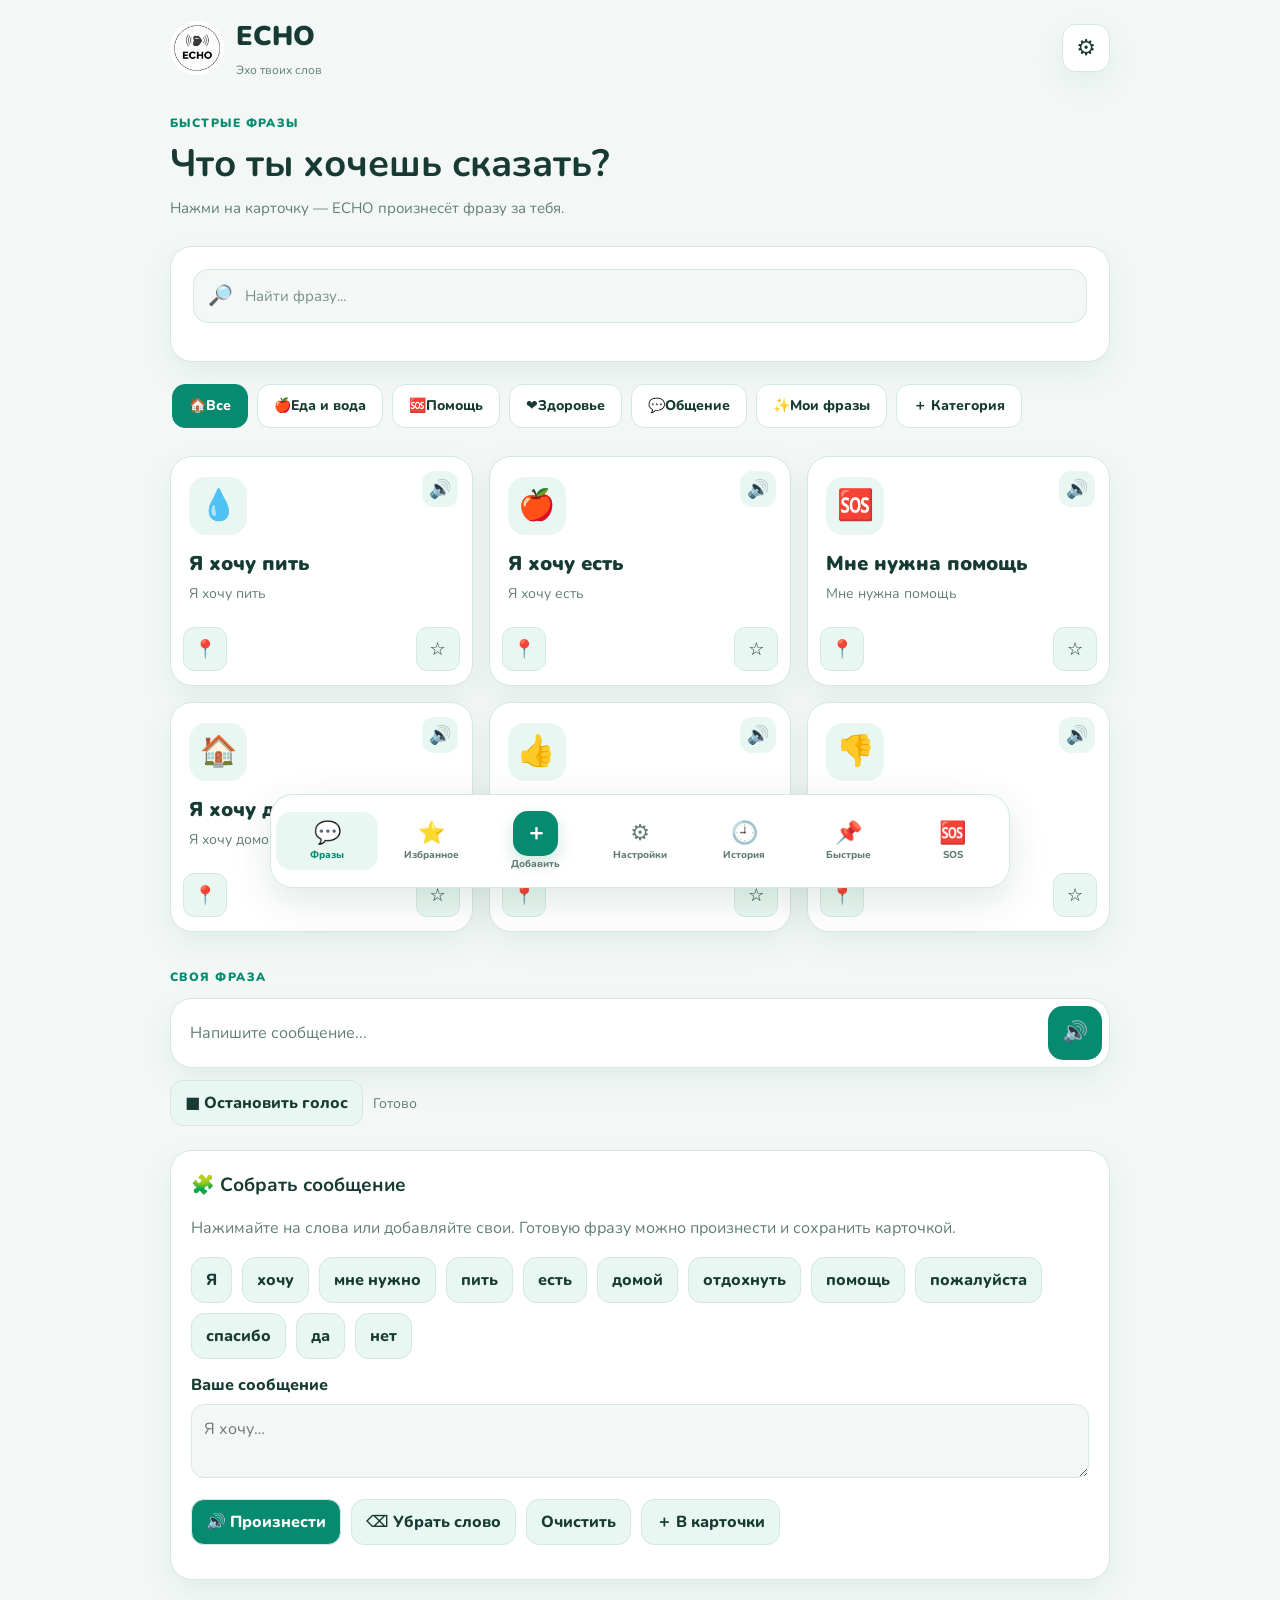
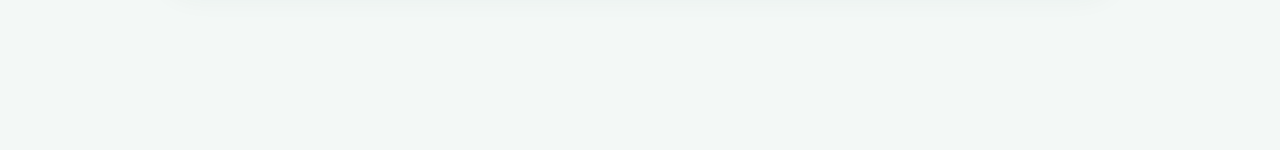
==== index.html @ f0630de0 "Refine ECHO phone layout and improve settings readability" ====
<!DOCTYPE html>
<html lang="ru">
 <head>
  <meta charset="utf-8"/>
  <meta content="width=device-width,initial-scale=1,viewport-fit=cover" name="viewport"/>
  <meta content="#f4f8f7" name="theme-color"/>
  <meta content="ECHO — приложение альтернативной коммуникации. Твой голос рядом." name="description"/>
  <title>
   ECHO — твой голос
  </title>
  <link href="style.css" rel="stylesheet"/>
  <link href="features.css" rel="stylesheet"/>
  <link href="manifest.json" rel="manifest"/>
  <meta property="og:title" content="ECHO — эхо твоих слов"/>
  <meta property="og:description" content="Простой локальный коммуникатор с персональным голосом."/>
  <meta property="og:image" content="cover.png"/>
  <meta name="twitter:card" content="summary_large_image"/>
  <link href="icon-192.png?v=6" rel="icon"/>
  <link href="icon-512.png?v=6" rel="apple-touch-icon"/>
 </head>
 <body>
  <div class="app">
   <header class="header">
    <div class="logo">
     <img class="logo-icon echo-brand-icon" src="icon-192.png?v=6" width="54" height="54" alt=""/>
     <div>
      <h1>
       ECHO
      </h1>
      <p>
       Эхо твоих слов
      </p>
     </div>
    </div>
    <button aria-label="Настройки" class="settings-btn" type="button">
     ⚙
    </button>
   </header>
   <main>
    <section class="welcome">
     <p class="small-title">
      БЫСТРЫЕ ФРАЗЫ
     </p>
     <h2>
      Что ты хочешь сказать?
     </h2>
     <p class="description">
      Нажми на карточку — ECHO произнесёт фразу за тебя.
     </p>
    </section>
    <section class="phrase-grid">
     <button class="phrase-card" data-category="food" data-text="Я хочу пить" onclick="speakPhrase(this)" type="button">
      <span class="phrase-icon">
       💧
      </span>
      <span class="phrase-name">
       Вода
      </span>
      <span class="phrase-text">
       Я хочу пить
      </span>
      <span class="sound-icon">
       🔊
      </span>
     </button>
     <button class="phrase-card" data-category="food" data-text="Я хочу есть" onclick="speakPhrase(this)" type="button">
      <span class="phrase-icon">
       🍎
      </span>
      <span class="phrase-name">
       Еда
      </span>
      <span class="phrase-text">
       Я хочу есть
      </span>
      <span class="sound-icon">
       🔊
      </span>
     </button>
     <button class="phrase-card" data-category="help" data-text="Мне нужна помощь" onclick="speakPhrase(this)" type="button">
      <span class="phrase-icon">
       🆘
      </span>
      <span class="phrase-name">
       Помощь
      </span>
      <span class="phrase-text">
       Мне нужна помощь
      </span>
      <span class="sound-icon">
       🔊
      </span>
     </button>
     <button class="phrase-card" data-category="communication" data-text="Я хочу домой" onclick="speakPhrase(this)" type="button">
      <span class="phrase-icon">
       🏠
      </span>
      <span class="phrase-name">
       Домой
      </span>
      <span class="phrase-text">
       Я хочу домой
      </span>
      <span class="sound-icon">
       🔊
      </span>
     </button>
     <button class="phrase-card" data-category="communication" data-text="Да" onclick="speakPhrase(this)" type="button">
      <span class="phrase-icon">
       👍
      </span>
      <span class="phrase-name">
       Да
      </span>
      <span class="phrase-text">
       Да
      </span>
      <span class="sound-icon">
       🔊
      </span>
     </button>
     <button class="phrase-card" data-category="communication" data-text="Нет" onclick="speakPhrase(this)" type="button">
      <span class="phrase-icon">
       👎
      </span>
      <span class="phrase-name">
       Нет
      </span>
      <span class="phrase-text">
       Нет
      </span>
      <span class="sound-icon">
       🔊
      </span>
     </button>
    </section>
    <section class="custom-section">
     <p class="small-title">
      СВОЯ ФРАЗА
     </p>
     <div class="custom-box">
      <input aria-label="Текст своей фразы" autocomplete="off" id="customPhrase" maxlength="300" placeholder="Напишите сообщение..." type="text"/>
      <button aria-label="Произнести сообщение" class="speak-custom" onclick="speakCustomPhrase()" type="button">
       🔊
      </button>
     </div>
    </section>
    <div class="modal" id="addPhraseModal">
     <div class="modal-box">
      <div class="modal-header">
       <div>
        <p class="small-title">
         НОВАЯ КАРТОЧКА
        </p>
        <h2>
         Добавить фразу
        </h2>
       </div>
       <button aria-label="Закрыть" class="close-modal" id="closeModal" type="button">
        ✕
       </button>
      </div>
      <label class="field-label">
       Иконка
      </label>
      <div class="emoji-list">
       <button class="emoji-option selected" type="button">
        💧
       </button>
       <button class="emoji-option" type="button">
        🍎
       </button>
       <button class="emoji-option" type="button">
        🆘
       </button>
       <button class="emoji-option" type="button">
        🏠
       </button>
       <button class="emoji-option" type="button">
        ❤️
       </button>
       <button class="emoji-option" type="button">
        💊
       </button>
       <button class="emoji-option" type="button">
        😣
       </button>
       <button class="emoji-option" type="button">
        🚻
       </button>
      </div>
      <label class="field-label" for="newPhraseName">
       Название
      </label>
      <input class="modal-input" id="newPhraseName" maxlength="40" placeholder="Например: Голова" type="text"/>
      <label class="field-label" for="newPhraseText">
       Что должен сказать ECHO?
      </label>
      <textarea class="modal-input modal-textarea" id="newPhraseText" maxlength="300" placeholder="Например: У меня болит голова"></textarea>
      <button class="save-phrase" id="savePhrase" type="button">
       Сохранить фразу
      </button>
     </div>
    </div>
   </main>
   <nav aria-label="Основная навигация" class="bottom-nav">
    <button class="nav-item active" id="phrasesTab" type="button">
     <span>
      💬
     </span>
     <small>
      Фразы
     </small>
    </button>
    <button class="nav-item" id="favoritesTab" type="button">
     <span>
      ⭐
     </span>
     <small>
      Избранное
     </small>
    </button>
    <button class="nav-item add-button" type="button">
     <span>
      ＋

     </span>
     <small>
      Добавить
     </small>
    </button>
    <button class="nav-item" id="settingsTab" type="button">
     <span>
      ⚙
     </span>
     <small>
      Настройки
     </small>
    </button>
   </nav>
  </div>
  <script onerror="alert('Не найден script.js. Проверь, что index.html и script.js лежат в одной папке.')" src="script.js">
  </script>
  <script src="features.js"></script>
  <script>
    if ("serviceWorker" in navigator && window.isSecureContext) {
      window.addEventListener("load", () => navigator.serviceWorker.register("./sw.js").catch(error => console.warn("ECHO: офлайн-режим недоступен", error)));
    }
  </script>
 </body>
</html>
---- style.css ----
/* ==========================================
   ECHO — STYLE.CSS
   ЧАСТЬ 1/6
========================================== */

/* nunito-cyrillic-ext-wght-normal */
@font-face {
  font-family: "Nunito";
  font-style: normal;
  font-display: swap;
  font-weight: 200 1000;
  src: url(./fonts/nunito-cyrillic-ext-wght-normal.woff2) format('woff2-variations');
  unicode-range: U+0460-052F,U+1C80-1C8A,U+20B4,U+2DE0-2DFF,U+A640-A69F,U+FE2E-FE2F;
}

/* nunito-cyrillic-wght-normal */
@font-face {
  font-family: "Nunito";
  font-style: normal;
  font-display: swap;
  font-weight: 200 1000;
  src: url(./fonts/nunito-cyrillic-wght-normal.woff2) format('woff2-variations');
  unicode-range: U+0301,U+0400-045F,U+0490-0491,U+04B0-04B1,U+2116;
}

/* nunito-vietnamese-wght-normal */
@font-face {
  font-family: "Nunito";
  font-style: normal;
  font-display: swap;
  font-weight: 200 1000;
  src: url(./fonts/nunito-vietnamese-wght-normal.woff2) format('woff2-variations');
  unicode-range: U+0102-0103,U+0110-0111,U+0128-0129,U+0168-0169,U+01A0-01A1,U+01AF-01B0,U+0300-0301,U+0303-0304,U+0308-0309,U+0323,U+0329,U+1EA0-1EF9,U+20AB;
}

/* nunito-latin-ext-wght-normal */
@font-face {
  font-family: "Nunito";
  font-style: normal;
  font-display: swap;
  font-weight: 200 1000;
  src: url(./fonts/nunito-latin-ext-wght-normal.woff2) format('woff2-variations');
  unicode-range: U+0100-02BA,U+02BD-02C5,U+02C7-02CC,U+02CE-02D7,U+02DD-02FF,U+0304,U+0308,U+0329,U+1D00-1DBF,U+1E00-1E9F,U+1EF2-1EFF,U+2020,U+20A0-20AB,U+20AD-20C0,U+2113,U+2C60-2C7F,U+A720-A7FF;
}

/* nunito-latin-wght-normal */
@font-face {
  font-family: "Nunito";
  font-style: normal;
  font-display: swap;
  font-weight: 200 1000;
  src: url(./fonts/nunito-latin-wght-normal.woff2) format('woff2-variations');
  unicode-range: U+0000-00FF,U+0131,U+0152-0153,U+02BB-02BC,U+02C6,U+02DA,U+02DC,U+0304,U+0308,U+0329,U+2000-206F,U+20AC,U+2122,U+2191,U+2193,U+2212,U+2215,U+FEFF,U+FFFD;
}

/* ==========================================
   1. ЦВЕТА
========================================== */

:root {
  --bg: #f4f8f7;
  --surface: #ffffff;
  --surface2: #edf7f3;

  --text: #15352e;
  --muted: #70877e;

  --primary: #078568;
  --primary2: #06aa80;

  --border: #dcebe5;
  --danger: #e34d58;

  --radius: 22px;
  --shadow: 0 12px 32px rgba(13, 70, 53, 0.07);

  /* Совместимость с JS и старыми классами */

  --background: var(--bg);
  --surface-soft: var(--surface2);
  --primary-dark: #056e57;
  --primary-light: var(--surface2);
  --text-soft: var(--muted);
  --green: var(--primary);
  --green-light: var(--surface2);
}

/* ==========================================
   2. ОСНОВА СТРАНИЦЫ
========================================== */

*,
*::before,
*::after {
  box-sizing: border-box;
}

html {
  scroll-behavior: smooth;
}

body {
  margin: 0;
  min-height: 100vh;

  background: var(--bg);
  color: var(--text);

  font-family: "Nunito", system-ui, sans-serif;
  line-height: 1.5;
}

button,
input,
textarea,
select {
  font: inherit;
}

button {
  cursor: pointer;
  -webkit-tap-highlight-color: transparent;
}

button:focus-visible,
input:focus-visible,
textarea:focus-visible,
select:focus-visible {
  outline: 3px solid var(--primary2);
  outline-offset: 3px;
}

[hidden] {
  display: none !important;
}

/* ==========================================
   3. ГЛАВНЫЙ КОНТЕЙНЕР
========================================== */

.app {
  width: 100%;
  max-width: 780px;
  min-height: 100vh;

  margin: 0 auto;
  padding: 0 20px 125px;
}

.app main {
  width: 100%;
  margin: 0 auto 30px;
}

/* ==========================================
   4. ШАПКА
========================================== */

.header {
  display: flex;
  align-items: center;
  justify-content: space-between;

  gap: 16px;
  min-height: 96px;

  padding: 12px 0;
}

.logo {
  display: flex;
  align-items: center;
  gap: 12px;
}

.logo-icon {
  display: grid;
  place-items: center;

  width: 54px;
  height: 54px;
  flex-shrink: 0;

  border-radius: 18px;

  background: linear-gradient(
    135deg,
    #078568,
    #08b98d
  );

  color: #ffffff;
  font-size: 22px;
  font-weight: 900;

  box-shadow: 0 9px 24px rgba(7, 133, 104, 0.2);
}

.logo h1 {
  margin: 0;

  color: var(--text);
  font-size: 27px;
  font-weight: 900;
}

.logo p {
  margin: 3px 0 0;

  color: var(--muted);
  font-size: 12px;
}

.settings-btn {
  display: grid;
  place-items: center;

  width: 48px;
  height: 48px;
  flex-shrink: 0;

  border: 1px solid var(--border);
  border-radius: 14px;

  background: var(--surface);
  color: var(--text);

  font-size: 22px;
  box-shadow: var(--shadow);
}

/* ==========================================
   5. ПРИВЕТСТВИЕ
========================================== */

.welcome {
  margin: 14px 0 26px;
}

.small-title {
  display: inline-block;

  margin: 0 0 10px;

  color: var(--primary);

  font-size: 12px;
  font-weight: 900;
  letter-spacing: 0.12em;
}

.welcome h2 {
  margin: 0 0 10px;

  font-size: clamp(27px, 5vw, 38px);
  line-height: 1.16;
}

.description {
  max-width: 580px;

  margin: 0;

  color: var(--muted);
  font-size: 15px;
  line-height: 1.6;
}

/* ==========================================
   6. СЕТКА КАРТОЧЕК
========================================== */

.phrase-grid {
  display: grid;

  grid-template-columns:
    repeat(3, minmax(0, 1fr));

  gap: 16px;
  margin: 18px 0 30px;
}

/* ==========================================
   7. КАРТОЧКА
========================================== */

.phrase-card {
  position: relative;

  display: flex;
  flex-direction: column;
  align-items: flex-start;

  min-width: 0;
  min-height: 245px;

  padding: 18px 18px 105px;

  border: 1.5px solid var(--border);
  border-radius: var(--radius);

  background: var(--surface);
  color: var(--text);

  text-align: left;
  box-shadow: var(--shadow);

  overflow: hidden;

  transition:
    transform 0.2s ease,
    border-color 0.2s ease,
    box-shadow 0.2s ease;
}

.phrase-card:hover {
  transform: translateY(-3px);

  border-color: var(--primary2);

  box-shadow:
    0 16px 36px rgba(0, 121, 89, 0.13);
}

.phrase-card.speaking {
  background: var(--surface2);
  border-color: var(--primary);
}

/* ==========================================
   8. ИКОНКА
========================================== */

.phrase-icon {
  display: grid;
  place-items: center;

  flex-shrink: 0;

  width: 58px;
  height: 58px;

  margin-bottom: 17px;

  border-radius: 17px;
  background: var(--surface2);

  font-size: 30px;
  line-height: 1;
}

/* ==========================================
   9. НАЗВАНИЕ И ТЕКСТ
========================================== */

.phrase-name {
  display: block;
  width: 100%;

  margin-bottom: 6px;

  color: var(--text);

  font-size: 20px;
  font-weight: 900;
  line-height: 1.25;

  overflow-wrap: anywhere;
}

.phrase-text {
  display: block;
  width: 100%;

  color: var(--muted);

  font-size: 14px;
  line-height: 1.4;

  overflow-wrap: anywhere;
}

/* ==========================================
   10. ИКОНКА ЗВУКА
========================================== */

.sound-icon {
  position: absolute;

  top: 13px;
  right: 13px;

  display: grid;
  place-items: center;

  width: 36px;
  height: 36px;

  border-radius: 12px;

  background: var(--surface2);
  color: var(--primary);

  font-size: 18px;

  pointer-events: none;
}

/* ==========================================
   11. КНОПКИ КАРТОЧЕК
========================================== */

.phrase-card .favorite-star,
.phrase-card .echo-pin-button,
.phrase-card .edit-card,
.phrase-card .delete-card {
  position: absolute;

  bottom: 13px;
  top: auto;

  display: grid;
  place-items: center;

  width: 37px;
  height: 37px;

  padding: 0;

  border: 1px solid var(--border);
  border-radius: 12px;

  background: var(--surface2);
  color: var(--text);

  font-size: 18px;
  line-height: 1;

  z-index: 2;
}

/* Избранное */

.phrase-card .favorite-star {
  right: 13px;
  left: auto;
}

.phrase-card .favorite-star.is-favorite {
  color: #e5a91b;
}

/* Закрепление */

.phrase-card .echo-pin-button {
  left: 13px;
  right: auto;
}

/* Редактирование */

.phrase-card .edit-card {
  left: 58px;
  right: auto;
}

/* Удаление */

.phrase-card .delete-card {
  left: 103px;
  right: auto;

  color: var(--danger);
}

/* ==========================================
   КОНЕЦ ЧАСТИ 1/6
========================================== */

/* ==========================================
   ECHO — STYLE.CSS
   ЧАСТЬ 2/6
   РАЗМЕРЫ И НАВИГАЦИЯ
========================================== */

/* ==========================================
   1. СКРЫТЫЕ КАРТОЧКИ
========================================== */

.phrase-card[hidden],
.phrase-card.favorite-hidden {
  display: none !important;
}

/* ==========================================
   2. МАЛЕНЬКИЕ КАРТОЧКИ
========================================== */

.cards-small .phrase-grid {
  grid-template-columns:
    repeat(4, minmax(0, 1fr));
}

.cards-small .phrase-card {
  min-height: 220px;
  padding: 13px 12px 105px;
}

.cards-small .phrase-icon {
  width: 43px;
  height: 43px;

  margin-bottom: 12px;
  font-size: 24px;
}

.cards-small .phrase-name {
  font-size: 16px;
}

.cards-small .phrase-text {
  font-size: 12px;
}

/* ==========================================
   3. СРЕДНИЕ КАРТОЧКИ
========================================== */

.cards-medium .phrase-grid {
  grid-template-columns:
    repeat(3, minmax(0, 1fr));
}

/* ==========================================
   4. БОЛЬШИЕ КАРТОЧКИ
========================================== */

.cards-large .phrase-grid {
  grid-template-columns:
    repeat(2, minmax(0, 1fr));
}

.cards-large .phrase-card {
  min-height: 285px;
  padding: 26px 23px 105px;
}

.cards-large .phrase-icon {
  width: 76px;
  height: 76px;

  margin-bottom: 18px;
  font-size: 39px;
}

.cards-large .phrase-name {
  font-size: 24px;
}

.cards-large .phrase-text {
  font-size: 16px;
}

/* ==========================================
   5. НИЖНЯЯ НАВИГАЦИЯ
========================================== */

.bottom-nav {
  position: fixed;

  bottom: 12px;
  left: 50%;

  transform: translateX(-50%);

  display: flex;
  align-items: center;
  justify-content: space-around;

  gap: 6px;

  width: calc(100% - 24px);
  max-width: 740px;
  min-height: 75px;

  padding:
    8px 10px
    max(8px, env(safe-area-inset-bottom));

  border: 1px solid var(--border);
  border-radius: 23px;

  background: var(--surface);

  box-shadow:
    0 12px 38px rgba(11, 57, 44, 0.12);

  backdrop-filter: blur(14px);

  z-index: 100;
}

/* ==========================================
   6. КНОПКИ НИЖНЕГО МЕНЮ
========================================== */

.nav-item {
  display: flex;
  flex-direction: column;

  align-items: center;
  justify-content: center;

  flex: 1;
  min-width: 0;

  gap: 3px;

  padding: 7px 3px;

  border: 0;
  border-radius: 15px;

  background: transparent;
  color: var(--muted);

  font-size: 13px;
  font-weight: 800;

  white-space: nowrap;

  transition:
    background 0.2s ease,
    color 0.2s ease,
    transform 0.2s ease;
}

.nav-item span {
  font-size: 21px;
  line-height: 1.2;
}

.nav-item small {
  font-size: 11px;
  font-weight: 800;
}

/* Активная вкладка */

.nav-item.active {
  background: var(--surface2);
  color: var(--primary);
}

/* Эффект нажатия */

.nav-item:active {
  transform: scale(0.96);
}

/* ==========================================
   7. КНОПКА «ДОБАВИТЬ»
========================================== */

.add-button {
  padding: 0;

  border: 0;

  background: transparent;
  color: var(--muted);

  box-shadow: none;
}

.add-button span {
  display: grid;
  place-items: center;

  width: 45px;
  height: 45px;

  border-radius: 15px;

  background: var(--primary);
  color: #ffffff;

  font-size: 27px;
  font-weight: 900;

  box-shadow:
    0 7px 17px rgba(7, 133, 104, 0.2);
}

.add-button:hover span {
  background: var(--primary2);
}

/* ==========================================
   8. ПЛАНШЕТЫ
========================================== */

@media (max-width: 800px) {

  .phrase-grid,
  .cards-medium .phrase-grid {
    grid-template-columns:
      repeat(2, minmax(0, 1fr));
  }

  .cards-small .phrase-grid {
    grid-template-columns:
      repeat(3, minmax(0, 1fr));
  }

  .cards-large .phrase-grid {
    grid-template-columns:
      repeat(2, minmax(0, 1fr));
  }

  .phrase-card {
    min-height: 235px;
  }

}

/* ==========================================
   9. ТЕЛЕФОНЫ
========================================== */

@media (max-width: 480px) {

  /* Основной контейнер */

  .app {
    padding-left: 14px;
    padding-right: 14px;
  }

  /* Шапка */

  .header {
    min-height: 83px;
  }

  .logo-icon {
    width: 47px;
    height: 47px;

    border-radius: 15px;
  }

  .logo h1 {
    font-size: 24px;
  }

  .welcome h2 {
    font-size: 28px;
  }

  /* Сетка */

  .phrase-grid,
  .cards-medium .phrase-grid,
  .cards-small .phrase-grid {
    grid-template-columns:
      repeat(2, minmax(0, 1fr));

    gap: 11px;
  }

  /* Карточки */

  .phrase-card,
  .cards-small .phrase-card {
    min-height: 222px;

    padding: 14px 12px 105px;

    border-radius: 18px;
  }

  .phrase-icon {
    width: 49px;
    height: 49px;

    font-size: 27px;
  }

  .phrase-name {
    font-size: 18px;
  }

  .phrase-text {
    font-size: 12px;
  }

  /* Большие карточки */

  .cards-large .phrase-grid {
    grid-template-columns: 1fr;
  }

  .cards-large .phrase-card {
    min-height: 270px;
    padding: 22px 20px 105px;
  }

  /* Кнопки на карточке */

  .phrase-card .favorite-star {
    right: 11px;
    bottom: 11px;
  }

  .phrase-card .echo-pin-button {
    left: 11px;
    bottom: 11px;
  }

  .phrase-card .edit-card {
    left: 53px;
    bottom: 11px;
  }

  .phrase-card .delete-card {
    left: 95px;
    bottom: 11px;
  }

  .sound-icon {
    top: 11px;
    right: 11px;
  }

  /* Нижнее меню */

  .bottom-nav {
    bottom: 8px;

    width: calc(100% - 16px);

    border-radius: 20px;
  }

  .nav-item {
    padding: 7px 2px;
  }

  .nav-item small {
    font-size: 10px;
  }

}

/* ==========================================
   10. ОЧЕНЬ УЗКИЕ ЭКРАНЫ
========================================== */

@media (max-width: 360px) {

  .phrase-card,
  .cards-small .phrase-card {
    padding-left: 10px;
    padding-right: 10px;
  }

  .phrase-card .favorite-star,
  .phrase-card .echo-pin-button,
  .phrase-card .edit-card,
  .phrase-card .delete-card {
    width: 30px;
    height: 34px;

    font-size: 15px;
  }

  .phrase-card .echo-pin-button {
    left: 9px;
  }

  .phrase-card .edit-card {
    left: 43px;
  }

  .phrase-card .delete-card {
    left: 77px;
  }

  .phrase-card .favorite-star {
    right: 9px;
  }

  .nav-item small {
    font-size: 9px;
  }

}

/* ==========================================
   КОНЕЦ ЧАСТИ 2/6
========================================== */

/* ==========================================
   ECHO — STYLE.CSS
   ЧАСТЬ 3/6
   ПОИСК, КАТЕГОРИИ И СВОИ ФРАЗЫ
========================================== */


/* ==========================================
   1. ОБЩИЙ СТИЛЬ ПАНЕЛЕЙ
========================================== */

.echo-search-panel,
.echo-category-manager,
.echo-custom-category-manager,
.echo-quick-panel {
  width: 100%;
  min-width: 0;

  margin: 0 0 18px;
  padding: 22px;

  background: var(--surface);
  color: var(--text);

  border: 1px solid var(--border);
  border-radius: var(--radius);

  box-shadow: var(--shadow);
}


/* ==========================================
   2. ПОЛЕ ПОИСКА
========================================== */

.echo-search-box {
  display: flex;
  align-items: center;

  gap: 12px;
  min-height: 54px;

  padding: 0 14px;

  background: var(--bg);

  border: 1px solid var(--border);
  border-radius: 15px;

  transition:
    border-color 0.2s ease,
    box-shadow 0.2s ease;
}

.echo-search-box:focus-within {
  border-color: var(--primary2);

  box-shadow:
    0 0 0 3px rgba(6, 170, 128, 0.12);
}

/* Иконка поиска */

.echo-search-box > span {
  flex-shrink: 0;

  color: var(--muted);
  font-size: 20px;
}

/* Поле ввода */

#echoSearchInput {
  flex: 1;

  width: 100%;
  min-width: 0;
  min-height: 52px;

  padding: 12px 0;

  border: 0;
  outline: none;

  background: transparent;
  color: var(--text);

  font-size: 15px;
}

#echoSearchInput::placeholder {
  color: var(--muted);
  opacity: 0.85;
}

/* Убираем внутреннюю рамку поиска */

#echoSearchInput:focus {
  outline: none;
}


/* ==========================================
   3. КНОПКА ОЧИСТКИ ПОИСКА
========================================== */

#echoClearSearch {
  display: grid;
  place-items: center;

  flex-shrink: 0;

  width: 34px;
  height: 34px;

  padding: 0;

  border: 0;
  border-radius: 10px;

  background: var(--surface2);
  color: var(--muted);

  font-size: 23px;
  line-height: 1;

  transition:
    background 0.2s ease,
    color 0.2s ease;
}

#echoClearSearch:hover {
  background: var(--border);
  color: var(--text);
}

#echoClearSearch[hidden] {
  display: none !important;
}


/* ==========================================
   4. ПАНЕЛЬ КАТЕГОРИЙ
========================================== */

.echo-category-filters,
.echo-category-list,
#echoCategoryFilters {
  display: flex;
  align-items: center;

  flex-wrap: nowrap;
  gap: 9px;

  width: 100%;
  min-width: 0;

  margin-top: 16px;
  padding: 4px 2px 10px;

  overflow-x: auto;
  overflow-y: hidden;

  scrollbar-width: thin;
  scrollbar-color: var(--border) transparent;

  -webkit-overflow-scrolling: touch;
}

/* Полоса прокрутки */

.echo-category-filters::-webkit-scrollbar,
.echo-category-list::-webkit-scrollbar {
  height: 5px;
}

.echo-category-filters::-webkit-scrollbar-thumb,
.echo-category-list::-webkit-scrollbar-thumb {
  background: var(--border);
  border-radius: 10px;
}


/* ==========================================
   5. КНОПКИ КАТЕГОРИЙ
========================================== */

.echo-category-button {
  display: inline-flex;
  align-items: center;
  justify-content: center;

  flex: 0 0 auto;

  min-height: 44px;
  padding: 10px 16px;

  border: 1px solid var(--border);
  border-radius: 13px;

  background: var(--surface);
  color: var(--text);

  font-size: 14px;
  font-weight: 800;
  line-height: 1.2;

  white-space: nowrap;

  transition:
    background 0.2s ease,
    border-color 0.2s ease,
    color 0.2s ease;
}

.echo-category-button:hover {
  border-color: var(--primary2);
  background: var(--surface2);
}

/* Выбранная категория */

.echo-category-button.active {
  background: var(--primary);
  color: #ffffff;

  border-color: var(--primary);
}

.echo-category-button.active:hover {
  background: var(--primary2);
  border-color: var(--primary2);
}


/* ==========================================
   6. СООБЩЕНИЯ ПРИ ПУСТОМ ПОИСКЕ
========================================== */

.echo-search-empty,
.favorite-empty {
  grid-column: 1 / -1;

  width: 100%;
  padding: 35px 16px;

  color: var(--muted);

  text-align: center;
  font-size: 15px;
  font-weight: 700;
  line-height: 1.5;
}


/* ==========================================
   7. УПРАВЛЕНИЕ СВОИМИ КАТЕГОРИЯМИ
========================================== */

.echo-category-manager,
.echo-custom-category-manager {
  margin: 15px 0 18px;
}

.echo-category-manager h3,
.echo-custom-category-manager h3 {
  margin: 0 0 12px;

  font-size: 19px;
  font-weight: 900;
}

.echo-category-manager p,
.echo-custom-category-manager p {
  color: var(--muted);
  font-size: 14px;
  line-height: 1.5;
}


/* ==========================================
   8. ПОЛЕ НОВОЙ КАТЕГОРИИ
========================================== */

#echoNewCategoryName {
  display: block;

  width: 100%;
  min-width: 0;
  min-height: 48px;

  padding: 12px 14px;

  border: 1px solid var(--border);
  border-radius: 13px;

  background: var(--bg);
  color: var(--text);

  font-size: 15px;
}

#echoNewCategoryName::placeholder {
  color: var(--muted);
}

#echoNewCategoryName:focus {
  border-color: var(--primary2);
  outline: 3px solid rgba(6, 170, 128, 0.12);
}


/* ==========================================
   9. СПИСОК СОЗДАННЫХ КАТЕГОРИЙ
========================================== */

.echo-custom-category-list,
.echo-category-items,
#echoCustomCategoryList {
  display: flex;
  flex-direction: column;

  gap: 10px;
  min-width: 0;

  margin-top: 12px;
}

/* Отдельная строка категории */

.echo-custom-category-list > *,
.echo-category-items > *,
#echoCustomCategoryList > * {
  display: flex;
  align-items: center;
  justify-content: space-between;

  flex-wrap: wrap;
  gap: 12px;

  min-width: 0;
  padding: 12px 14px;

  border: 1px solid var(--border);
  border-radius: 15px;

  background: var(--surface2);
  color: var(--text);

  overflow-wrap: anywhere;
}

/* Название категории */

.echo-custom-category-list > * > span,
.echo-category-items > * > span,
#echoCustomCategoryList > * > span {
  flex: 1 1 120px;
  min-width: 0;

  font-size: 14px;
  font-weight: 800;

  overflow-wrap: anywhere;
}


/* ==========================================
   10. УДАЛЕНИЕ СВОЕЙ КАТЕГОРИИ
========================================== */

.echo-custom-category-list > * > button,
.echo-category-items > * > button,
#echoCustomCategoryList > * > button {
  position: static;

  display: inline-flex;
  align-items: center;
  justify-content: center;

  flex: 0 0 auto;

  min-height: 40px;

  margin-left: auto;
  padding: 9px 14px;

  border: 1px solid rgba(225, 68, 82, 0.28);
  border-radius: 11px;

  background: rgba(225, 68, 82, 0.1);
  color: #d94a59;

  font-size: 13px;
  font-weight: 800;

  white-space: nowrap;
  box-shadow: none;
}

.echo-custom-category-list > * > button:hover,
.echo-category-items > * > button:hover,
#echoCustomCategoryList > * > button:hover {
  background: rgba(225, 68, 82, 0.18);
}


/* ==========================================
   11. БЫСТРЫЕ ФРАЗЫ
========================================== */

.echo-quick-panel {
  margin-bottom: 18px;
}

.echo-quick-header {
  display: flex;
  align-items: center;
  justify-content: space-between;

  flex-wrap: wrap;
  gap: 12px;
}

.echo-quick-header h3 {
  margin: 0;

  font-size: 19px;
  font-weight: 900;
}

/* Список быстрых фраз */

.echo-quick-list,
#echoQuickList {
  display: flex;
  flex-wrap: wrap;

  gap: 10px;
  margin-top: 16px;
}

/* Кнопка быстрой фразы */

.echo-quick-button {
  display: inline-flex;
  align-items: center;
  justify-content: center;

  min-height: 46px;
  max-width: 100%;

  padding: 11px 16px;

  border: 1px solid var(--border);
  border-radius: 13px;

  background: var(--surface2);
  color: var(--text);

  font-size: 14px;
  font-weight: 800;

  text-align: center;
  overflow-wrap: anywhere;

  transition:
    background 0.2s ease,
    border-color 0.2s ease,
    transform 0.2s ease;
}

.echo-quick-button:hover {
  border-color: var(--primary);
  background: var(--surface);
}

.echo-quick-button:active {
  transform: scale(0.97);
}


/* ==========================================
   12. СЕКЦИЯ «СВОЯ ФРАЗА»
========================================== */

.custom-section {
  margin: 32px 0 10px;
}

.custom-section .small-title {
  margin-bottom: 12px;
}


/* ==========================================
   13. ПОЛЕ СВОЕЙ ФРАЗЫ
========================================== */

.custom-box {
  display: flex;
  align-items: center;

  gap: 7px;
  min-height: 68px;

  padding: 7px;

  border: 1px solid var(--border);
  border-radius: 20px;

  background: var(--surface);

  box-shadow: var(--shadow);

  transition:
    border-color 0.2s ease,
    box-shadow 0.2s ease;
}

.custom-box:focus-within {
  border-color: var(--primary2);

  box-shadow:
    0 0 0 3px rgba(6, 170, 128, 0.12);
}

/* Текстовое поле */

#customPhrase {
  flex: 1;

  width: 100%;
  min-width: 0;

  padding: 13px 12px;

  border: 0;
  outline: none;

  background: transparent;
  color: var(--text);

  font-size: 16px;
}

#customPhrase::placeholder {
  color: var(--muted);
}

#customPhrase:focus {
  outline: none;
}


/* ==========================================
   14. КНОПКА ОЗВУЧИВАНИЯ СВОЕЙ ФРАЗЫ
========================================== */

.speak-custom {
  display: grid;
  place-items: center;

  flex-shrink: 0;

  width: 54px;
  height: 54px;

  padding: 0;

  border: 0;
  border-radius: 15px;

  background: var(--primary);
  color: #ffffff;

  font-size: 21px;

  transition:
    background 0.2s ease,
    transform 0.2s ease;
}

.speak-custom:hover {
  background: var(--primary2);
}

.speak-custom:active {
  transform: scale(0.95);
}


/* ==========================================
   15. АДАПТАЦИЯ ДЛЯ ТЕЛЕФОНОВ
========================================== */

@media (max-width: 480px) {

  .echo-search-panel,
  .echo-category-manager,
  .echo-custom-category-manager,
  .echo-quick-panel {
    padding: 16px;
    border-radius: 18px;
  }

  .echo-category-filters,
  .echo-category-list {
    gap: 7px;
  }

  .echo-category-button {
    min-height: 42px;
    padding: 9px 12px;

    font-size: 12px;
  }

  .echo-custom-category-list > *,
  .echo-category-items > *,
  #echoCustomCategoryList > * {
    padding: 11px 12px;
    gap: 9px;
  }

  .echo-quick-list,
  #echoQuickList {
    gap: 8px;
  }

  .echo-quick-button {
    min-height: 44px;
    padding: 10px 12px;

    font-size: 13px;
  }

  .custom-section {
    margin-top: 26px;
  }

  .custom-box {
    min-height: 62px;
    border-radius: 17px;
  }

  #customPhrase {
    font-size: 16px;
  }

  .speak-custom {
    width: 48px;
    height: 48px;

    border-radius: 13px;
  }

}

/* ==========================================
   КОНЕЦ ЧАСТИ 3/6
========================================== */

/* ==========================================
   ECHO — STYLE.CSS
   ЧАСТЬ 4/6

   МОДАЛЬНЫЕ ОКНА И КАРТОЧКИ
========================================== */


/* ==========================================
   1. ФОН МОДАЛЬНОГО ОКНА
========================================== */

.modal {
  position: fixed;
  inset: 0;

  display: none;
  align-items: center;
  justify-content: center;

  width: 100%;
  height: 100%;

  padding: 16px;

  background: rgba(4, 25, 20, 0.58);

  backdrop-filter: blur(7px);
  -webkit-backdrop-filter: blur(7px);

  z-index: 1000;
}

/* Открытое окно */

.modal.open {
  display: flex;
}

/* Дополнительная совместимость */

#addPhraseModal.open {
  display: flex;
}


/* ==========================================
   2. СОДЕРЖИМОЕ ОКНА
========================================== */

.modal-box,
.modal-content {
  width: 100%;
  max-width: 520px;

  max-height: 90vh;
  max-height: 90dvh;

  padding: 24px;

  overflow-y: auto;
  overscroll-behavior: contain;

  background: var(--surface);
  color: var(--text);

  border: 1px solid var(--border);
  border-radius: 26px;

  box-shadow:
    0 26px 80px rgba(0, 0, 0, 0.22);

  scrollbar-width: thin;
  scrollbar-color: var(--border) transparent;
}


/* ==========================================
   3. ЗАГОЛОВОК МОДАЛЬНОГО ОКНА
========================================== */

.modal-header {
  display: flex;
  align-items: center;
  justify-content: space-between;

  gap: 12px;
  margin-bottom: 20px;
}

.modal-header h2 {
  min-width: 0;
  margin: 0;

  color: var(--text);

  font-size: 24px;
  font-weight: 900;
  line-height: 1.25;

  overflow-wrap: anywhere;
}


/* ==========================================
   4. КНОПКА ЗАКРЫТИЯ
========================================== */

.close-modal {
  display: grid;
  place-items: center;

  flex-shrink: 0;

  width: 42px;
  height: 42px;

  padding: 0;

  border: 1px solid var(--border);
  border-radius: 13px;

  background: var(--surface2);
  color: var(--text);

  font-size: 22px;
  line-height: 1;

  transition:
    background 0.2s ease,
    transform 0.2s ease;
}

.close-modal:hover {
  background: var(--border);
}

.close-modal:active {
  transform: scale(0.94);
}


/* ==========================================
   5. ПОДПИСИ ПОЛЕЙ
========================================== */

.input-label,
.field-label,
.modal-box label {
  display: block;

  margin: 16px 0 7px;

  color: var(--text);

  font-size: 13px;
  font-weight: 800;
  line-height: 1.4;
}


/* ==========================================
   6. ПОЛЯ ВВОДА
========================================== */

.modal-input,
.modal-textarea,
#newPhraseName,
#newPhraseText {
  display: block;

  width: 100%;
  min-width: 0;

  padding: 13px 15px;

  border: 1px solid var(--border);
  border-radius: 14px;

  background: var(--bg);
  color: var(--text);

  font-size: 16px;
  line-height: 1.5;

  transition:
    border-color 0.2s ease,
    box-shadow 0.2s ease;
}

.modal-input::placeholder,
.modal-textarea::placeholder,
#newPhraseName::placeholder,
#newPhraseText::placeholder {
  color: var(--muted);
  opacity: 0.85;
}

.modal-input:focus,
.modal-textarea:focus,
#newPhraseName:focus,
#newPhraseText:focus {
  border-color: var(--primary2);
  outline: none;

  box-shadow:
    0 0 0 3px rgba(6, 170, 128, 0.12);
}


/* ==========================================
   7. МНОГОСТРОЧНЫЙ ТЕКСТ
========================================== */

.modal-textarea,
textarea#newPhraseText {
  min-height: 100px;

  resize: vertical;

  overflow-wrap: anywhere;
}


/* ==========================================
   8. ВЫБОР ЭМОДЗИ
========================================== */

.emoji-list {
  display: flex;
  flex-wrap: wrap;

  gap: 9px;
  margin-top: 10px;
}

/* Отдельный эмодзи */

.emoji-option {
  display: grid;
  place-items: center;

  flex: 0 0 auto;

  width: 49px;
  height: 49px;

  padding: 0;

  border: 1.5px solid var(--border);
  border-radius: 13px;

  background: var(--surface2);
  color: var(--text);

  font-size: 23px;
  line-height: 1;

  transition:
    border-color 0.2s ease,
    background 0.2s ease,
    transform 0.2s ease;
}

.emoji-option:hover {
  border-color: var(--primary2);
  transform: translateY(-2px);
}

/* Выбранный эмодзи */

.emoji-option.selected,
.emoji-option.active,
.emoji-option[aria-pressed="true"] {
  border-color: var(--primary);

  background: rgba(6, 170, 128, 0.15);

  box-shadow:
    0 0 0 2px rgba(6, 170, 128, 0.12);
}


/* ==========================================
   9. КНОПКА СОХРАНЕНИЯ
========================================== */

.save-phrase,
#savePhrase {
  display: flex;
  align-items: center;
  justify-content: center;

  width: 100%;
  min-height: 52px;

  margin-top: 22px;
  padding: 14px 18px;

  border: 0;
  border-radius: 15px;

  background: linear-gradient(
    135deg,
    var(--primary),
    var(--primary2)
  );

  color: #ffffff;

  font-size: 16px;
  font-weight: 900;
  line-height: 1.3;

  text-align: center;

  box-shadow:
    0 8px 20px rgba(4, 136, 98, 0.18);

  transition:
    filter 0.2s ease,
    transform 0.2s ease;
}

.save-phrase:hover,
#savePhrase:hover {
  filter: brightness(1.06);
}

.save-phrase:active,
#savePhrase:active {
  transform: scale(0.98);
}

/* Недоступная кнопка */

.save-phrase:disabled,
#savePhrase:disabled {
  opacity: 0.55;
  cursor: not-allowed;
  box-shadow: none;
}


/* ==========================================
   10. ВЫПАДАЮЩИЙ СПИСОК КАТЕГОРИЙ
========================================== */

.modal-box select,
.modal-content select {
  display: block;

  width: 100%;
  min-width: 0;
  min-height: 52px;

  padding: 12px 42px 12px 15px;

  border: 1px solid var(--border);
  border-radius: 14px;

  background-color: var(--bg);
  color: var(--text);

  font-size: 15px;
  line-height: 1.4;

  appearance: none;
  -webkit-appearance: none;

  background-image:
    linear-gradient(
      45deg,
      transparent 50%,
      var(--primary) 50%
    ),
    linear-gradient(
      135deg,
      var(--primary) 50%,
      transparent 50%
    );

  background-position:
    calc(100% - 21px) 23px,
    calc(100% - 15px) 23px;

  background-size: 6px 6px;
  background-repeat: no-repeat;
}

.modal-box select:focus,
.modal-content select:focus {
  border-color: var(--primary2);
  outline: none;

  box-shadow:
    0 0 0 3px rgba(6, 170, 128, 0.12);
}

.modal-box select option,
.modal-content select option {
  background: var(--surface);
  color: var(--text);
}


/* ==========================================
   11. УВЕДОМЛЕНИЕ ОБ УДАЛЕНИИ
========================================== */

.delete-undo {
  position: fixed;

  left: 50%;
  bottom: 100px;

  transform: translateX(-50%);

  display: flex;
  align-items: center;
  justify-content: space-between;

  gap: 14px;

  width: max-content;
  max-width: calc(100% - 28px);

  padding: 14px 18px;

  border-radius: 16px;

  background: var(--text);
  color: var(--surface);

  box-shadow:
    0 12px 32px rgba(0, 0, 0, 0.2);

  font-size: 14px;
  font-weight: 700;
  line-height: 1.4;

  z-index: 2000;
}


/* ==========================================
   12. КНОПКА «ОТМЕНИТЬ»
========================================== */

.undo-delete {
  display: inline-flex;
  align-items: center;
  justify-content: center;

  flex-shrink: 0;

  min-height: 38px;

  padding: 8px 12px;

  border: 0;
  border-radius: 10px;

  background: var(--primary2);
  color: #ffffff;

  font-size: 13px;
  font-weight: 900;

  white-space: nowrap;
}

.undo-delete:hover {
  filter: brightness(1.08);
}


/* ==========================================
   13. УДОБНОЕ УПРАВЛЕНИЕ
========================================== */

.modal-box button,
.modal-content button {
  touch-action: manipulation;
}

.modal-box input,
.modal-box textarea,
.modal-box select {
  max-width: 100%;
}


/* ==========================================
   14. АДАПТАЦИЯ ДЛЯ ТЕЛЕФОНОВ
========================================== */

@media (max-width: 480px) {

  .modal {
    padding: 12px;
  }

  .modal-box,
  .modal-content {
    max-height: 92vh;
    max-height: 92dvh;

    padding: 18px;

    border-radius: 21px;
  }

  .modal-header {
    margin-bottom: 16px;
  }

  .modal-header h2 {
    font-size: 21px;
  }

  .close-modal {
    width: 40px;
    height: 40px;
  }

  .emoji-list {
    gap: 8px;
  }

  .emoji-option {
    width: 45px;
    height: 45px;

    font-size: 21px;
  }

  .modal-input,
  .modal-textarea,
  #newPhraseName,
  #newPhraseText {
    font-size: 16px;
  }

  .delete-undo {
    bottom: 96px;

    gap: 10px;
    padding: 12px 14px;

    font-size: 12px;
  }

  .undo-delete {
    font-size: 12px;
  }

}


/* ==========================================
   15. УМЕНЬШЕНИЕ АНИМАЦИЙ
========================================== */

@media (prefers-reduced-motion: reduce) {

  .modal *,
  .delete-undo,
  .emoji-option {
    animation: none !important;
    transition: none !important;
  }

}

/* ==========================================
   КОНЕЦ ЧАСТИ 4/6
========================================== */

/* ==========================================
   ECHO — STYLE.CSS
   ЧАСТЬ 5/6

   ГОЛОС, ТЕМЫ И ИСТОРИЯ
========================================== */


/* ==========================================
   1. ОБЩИЙ СТИЛЬ ПАНЕЛЕЙ
========================================== */

.echo-voice-panel,
.echo-theme-panel,
.echo-history-panel,
.card-size-panel {
  width: 100%;
  min-width: 0;

  margin: 0 0 18px;
  padding: 22px;

  border: 1px solid var(--border);
  border-radius: var(--radius);

  background: var(--surface);
  color: var(--text);

  box-shadow: var(--shadow);
}

/* Скрытые панели */

.echo-voice-panel[hidden],
.echo-theme-panel[hidden],
.echo-history-panel[hidden],
.card-size-panel[hidden] {
  display: none !important;
}

/* Заголовки */

.echo-voice-panel h3,
.echo-theme-panel h3,
.echo-history-panel h3,
.card-size-panel h3 {
  margin: 0 0 14px;

  color: var(--text);

  font-size: 19px;
  font-weight: 900;
  line-height: 1.3;
}

/* Описания */

.echo-voice-panel p,
.echo-theme-panel p,
.card-size-panel p {
  color: var(--muted);

  font-size: 14px;
  line-height: 1.5;
}


/* ==========================================
   2. ПОЛЯ НАСТРОЕК ГОЛОСА
========================================== */

.echo-voice-field {
  width: 100%;
  min-width: 0;

  margin: 20px 0;
}

.echo-voice-field label {
  display: block;

  margin-bottom: 10px;

  color: var(--text);

  font-size: 14px;
  font-weight: 800;
  line-height: 1.4;
}


/* ==========================================
   3. ВЫБОР ЯЗЫКА И ГОЛОСА
========================================== */

.echo-voice-field select {
  display: block;

  width: 100%;
  max-width: 100%;
  min-height: 52px;

  padding: 12px 42px 12px 15px;

  border: 1px solid var(--border);
  border-radius: 14px;

  background-color: var(--bg);
  color: var(--text);

  font-size: 15px;
  line-height: 1.4;

  appearance: none;
  -webkit-appearance: none;

  background-image:
    linear-gradient(
      45deg,
      transparent 50%,
      var(--primary) 50%
    ),
    linear-gradient(
      135deg,
      var(--primary) 50%,
      transparent 50%
    );

  background-position:
    calc(100% - 21px) 23px,
    calc(100% - 15px) 23px;

  background-size: 6px 6px;
  background-repeat: no-repeat;

  cursor: pointer;

  transition:
    border-color 0.2s ease,
    box-shadow 0.2s ease;
}

/* Наведение */

.echo-voice-field select:hover {
  border-color: var(--primary2);
}

/* Фокус */

.echo-voice-field select:focus {
  border-color: var(--primary2);
  outline: none;

  box-shadow:
    0 0 0 3px rgba(6, 170, 128, 0.12);
}

/* Пункты списка */

.echo-voice-field select option {
  background: var(--surface);
  color: var(--text);
}


/* ==========================================
   4. ПОЛЗУНКИ СКОРОСТИ И ТОНА
========================================== */

.echo-voice-field input[type="range"] {
  display: block;

  width: 100%;
  min-height: 30px;

  margin: 8px 0;

  accent-color: var(--primary);

  cursor: pointer;
}

/* Текстовые значения настроек */

.echo-voice-field output,
.echo-voice-field .range-value {
  color: var(--primary);

  font-size: 14px;
  font-weight: 900;
}


/* ==========================================
   5. ОБЫЧНЫЕ ПОЛЯ НАСТРОЕК
========================================== */

.echo-voice-field input:not([type="range"]) {
  display: block;

  width: 100%;
  min-height: 48px;

  padding: 12px 14px;

  border: 1px solid var(--border);
  border-radius: 13px;

  background: var(--bg);
  color: var(--text);

  font-size: 15px;
}

.echo-voice-field input:not([type="range"]):focus {
  border-color: var(--primary2);
  outline: none;

  box-shadow:
    0 0 0 3px rgba(6, 170, 128, 0.12);
}


/* ==========================================
   6. ПРОВЕРКА ГОЛОСА
========================================== */

.echo-test-voice {
  display: inline-flex;
  align-items: center;
  justify-content: center;

  min-height: 48px;

  margin-top: 10px;
  padding: 12px 20px;

  border: 0;
  border-radius: 14px;

  background: linear-gradient(
    135deg,
    var(--primary),
    var(--primary2)
  );

  color: #ffffff;

  font-size: 14px;
  font-weight: 900;

  box-shadow:
    0 8px 20px rgba(4, 136, 98, 0.18);

  transition:
    filter 0.2s ease,
    transform 0.2s ease;
}

.echo-test-voice:hover {
  filter: brightness(1.06);
}

.echo-test-voice:active {
  transform: scale(0.97);
}


/* ==========================================
   7. УВЕДОМЛЕНИЯ О ГОЛОСЕ
========================================== */

#echoVoiceNotice {
  margin: 12px 0;

  color: var(--muted);

  font-size: 13px;
  line-height: 1.5;

  overflow-wrap: anywhere;
}

/* Предупреждение */

#echoVoiceNotice.warning {
  color: var(--danger);
}


/* ==========================================
   8. ПРОФИЛИ ГОЛОСА
========================================== */

.echo-voice-profile-panel {
  margin-top: 22px;
  padding-top: 20px;

  border-top: 1px solid var(--border);
}

.echo-voice-profile-panel h3 {
  margin: 0 0 10px;
}

.echo-voice-profile-panel p {
  margin: 0 0 14px;

  color: var(--muted);
  font-size: 14px;
}

/* Контейнер кнопок */

.echo-voice-profile-buttons {
  display: flex;
  flex-wrap: wrap;

  gap: 9px;
  margin-top: 16px;
}

/* Кнопка профиля */

.echo-voice-profile-button {
  display: inline-flex;
  align-items: center;
  justify-content: center;

  min-height: 42px;

  padding: 10px 16px;

  border: 1px solid var(--border);
  border-radius: 13px;

  background: var(--surface2);
  color: var(--text);

  font-size: 14px;
  font-weight: 800;

  transition:
    background 0.2s ease,
    border-color 0.2s ease,
    color 0.2s ease;
}

.echo-voice-profile-button:hover {
  border-color: var(--primary2);
}

/* Выбранный профиль */

.echo-voice-profile-button.active {
  border-color: var(--primary);

  background: var(--primary);
  color: #ffffff;
}


/* ==========================================
   9. ВЫБОР ТЕМЫ
========================================== */

.echo-theme-options {
  display: flex;
  flex-wrap: wrap;

  gap: 10px;
  margin-top: 16px;
}

.echo-theme-option {
  display: inline-flex;
  align-items: center;
  justify-content: center;

  min-height: 44px;

  padding: 10px 16px;

  border: 1px solid var(--border);
  border-radius: 13px;

  background: var(--surface2);
  color: var(--text);

  font-size: 14px;
  font-weight: 800;

  transition:
    background 0.2s ease,
    border-color 0.2s ease,
    color 0.2s ease;
}

.echo-theme-option:hover {
  border-color: var(--primary2);
}

.echo-theme-option.active {
  border-color: var(--primary);

  background: var(--primary);
  color: #ffffff;
}


/* ==========================================
   10. ТЁМНАЯ ТЕМА
========================================== */

body.dark-theme {
  --bg: #0c1716;
  --surface: #162522;
  --surface2: #20332e;

  --text: #eaf8f1;
  --muted: #a4bcb2;

  --primary: #24bc92;
  --primary2: #36d9a9;

  --border: #304740;

  --shadow:
    0 12px 36px rgba(0, 0, 0, 0.18);

  --background: var(--bg);
  --surface-soft: var(--surface2);
  --primary-dark: #12a47c;
  --primary-light: var(--surface2);
  --text-soft: var(--muted);
  --green: var(--primary);
  --green-light: var(--surface2);

  color-scheme: dark;
}


/* ==========================================
   11. ВЫБОР РАЗМЕРА КАРТОЧЕК
========================================== */

.card-size-options {
  display: flex;
  flex-wrap: wrap;

  gap: 9px;
  margin-top: 16px;
}

.card-size-option {
  display: inline-flex;
  align-items: center;
  justify-content: center;

  min-height: 44px;

  padding: 10px 16px;

  border: 1px solid var(--border);
  border-radius: 13px;

  background: var(--surface2);
  color: var(--text);

  font-size: 14px;
  font-weight: 800;
}

.card-size-option:hover {
  border-color: var(--primary2);
}

.card-size-option.active {
  border-color: var(--primary);

  background: var(--primary);
  color: #ffffff;
}


/* ==========================================
   12. КНОПКА ОТКРЫТИЯ ИСТОРИИ
========================================== */

.echo-history-toggle {
  display: block;

  width: 100%;
  min-height: 48px;

  margin-bottom: 15px;
  padding: 13px 18px;

  border: 1px solid var(--border);
  border-radius: 15px;

  background: var(--surface);
  color: var(--text);

  font-size: 14px;
  font-weight: 800;

  text-align: left;
}

.echo-history-toggle:hover {
  border-color: var(--primary2);
}


/* ==========================================
   13. ЗАГОЛОВОК ИСТОРИИ
========================================== */

.echo-history-header {
  display: flex;
  align-items: center;
  justify-content: space-between;

  flex-wrap: wrap;
  gap: 12px;

  margin-bottom: 15px;
}

.echo-history-header h3 {
  margin: 0;
}


/* ==========================================
   14. СПИСОК ИСТОРИИ
========================================== */

.echo-history-list {
  display: flex;
  flex-direction: column;

  gap: 10px;
}

/* Отдельная запись */

.echo-history-item {
  display: flex;
  align-items: center;
  justify-content: space-between;

  gap: 12px;
  min-width: 0;

  padding: 14px 16px;

  border: 1px solid var(--border);
  border-radius: 16px;

  background: var(--surface2);
  color: var(--text);
}


/* ==========================================
   15. СОДЕРЖИМОЕ ЗАПИСИ
========================================== */

.echo-history-content,
.echo-history-info {
  flex: 1;
  min-width: 0;
}

.echo-history-text {
  color: var(--text);

  font-size: 15px;
  font-weight: 800;
  line-height: 1.4;

  overflow-wrap: anywhere;
}

.echo-history-time {
  margin-top: 4px;

  color: var(--muted);

  font-size: 12px;
  line-height: 1.4;
}


/* ==========================================
   16. ПОВТОРНОЕ ПРОИЗНЕСЕНИЕ
========================================== */

.echo-history-play,
.echo-history-replay {
  display: grid;
  place-items: center;

  flex-shrink: 0;

  min-width: 46px;
  min-height: 46px;

  padding: 10px;

  border: 1px solid var(--border);
  border-radius: 12px;

  background: var(--surface);
  color: var(--primary);

  font-size: 19px;
}

.echo-history-play:hover,
.echo-history-replay:hover {
  border-color: var(--primary2);
  background: var(--bg);
}


/* ==========================================
   17. ОЧИСТКА ИСТОРИИ
========================================== */

.echo-clear-history,
.echo-history-clear,
#echoClearHistory {
  display: inline-flex;
  align-items: center;
  justify-content: center;

  min-height: 42px;

  padding: 10px 15px;

  border: 1px solid rgba(227, 77, 88, 0.35);
  border-radius: 12px;

  background: rgba(227, 77, 88, 0.09);
  color: var(--danger);

  font-size: 14px;
  font-weight: 800;

  transition:
    background 0.2s ease,
    border-color 0.2s ease;
}

.echo-clear-history:hover,
.echo-history-clear:hover,
#echoClearHistory:hover {
  background: rgba(227, 77, 88, 0.17);
  border-color: var(--danger);
}


/* ==========================================
   18. ПУСТАЯ ИСТОРИЯ
========================================== */

.echo-history-empty {
  width: 100%;

  padding: 30px 16px;

  color: var(--muted);

  text-align: center;
  font-size: 14px;
  line-height: 1.5;
}

.echo-history-description {
  margin: 10px 0 0;

  color: var(--muted);

  font-size: 13px;
  line-height: 1.5;
}


/* ==========================================
   19. АДАПТАЦИЯ ДЛЯ ТЕЛЕФОНОВ
========================================== */

@media (max-width: 480px) {

  .echo-voice-panel,
  .echo-theme-panel,
  .echo-history-panel,
  .card-size-panel {
    padding: 16px;
    border-radius: 18px;
  }

  .echo-voice-field {
    margin: 16px 0;
  }

  .echo-voice-field select {
    min-height: 50px;
    font-size: 14px;
  }

  .echo-voice-profile-buttons,
  .echo-theme-options,
  .card-size-options {
    gap: 8px;
  }

  .echo-voice-profile-button,
  .echo-theme-option,
  .card-size-option {
    padding: 9px 12px;
    font-size: 12px;
  }

  .echo-history-item {
    gap: 10px;
    padding: 12px;
  }

  .echo-history-text {
    font-size: 14px;
  }

  .echo-history-time {
    font-size: 11px;
  }

  .echo-history-play,
  .echo-history-replay {
    min-width: 42px;
    min-height: 42px;
  }

  .echo-history-header {
    align-items: flex-start;
  }

  .echo-clear-history,
  .echo-history-clear,
  #echoClearHistory {
    font-size: 12px;
    padding: 9px 12px;
  }

}

/* ==========================================
   КОНЕЦ ЧАСТИ 5/6
========================================== */

/* ==========================================
   ECHO — STYLE.CSS
   ЧАСТЬ 6/6

   SOS, ДИАГНОСТИКА И ФИНАЛЬНЫЕ СТИЛИ
========================================== */


/* ==========================================
   1. ПАНЕЛЬ SOS
========================================== */

.echo-sos-panel {
  width: 100%;
  min-width: 0;

  margin: 0 0 18px;
  padding: 22px;

  border: 1.5px solid rgba(227, 77, 88, 0.25);
  border-radius: var(--radius);

  background: linear-gradient(
    135deg,
    var(--surface),
    var(--surface2)
  );

  color: var(--text);

  box-shadow: var(--shadow);
}

/* Активная экстренная ситуация */

.echo-sos-panel.active {
  border-color: var(--danger);

  box-shadow:
    0 0 0 3px rgba(227, 77, 88, 0.10);
}


/* ==========================================
   2. ЗАГОЛОВОК SOS
========================================== */

.echo-sos-header h3 {
  margin: 0 0 6px;

  color: var(--text);

  font-size: 20px;
  font-weight: 900;
}

.echo-sos-header p {
  margin: 0 0 16px;

  color: var(--muted);

  font-size: 14px;
  line-height: 1.5;
}


/* ==========================================
   3. КНОПКИ SOS
========================================== */

.echo-sos-controls {
  display: flex;
  align-items: center;
  flex-wrap: wrap;

  gap: 12px;
}

/* Главная экстренная кнопка */

.echo-sos-button,
#echoSOSButton {
  display: inline-flex;
  align-items: center;
  justify-content: center;

  min-width: 145px;
  min-height: 58px;

  padding: 12px 22px;

  border: 0;
  border-radius: 16px;

  background: linear-gradient(
    135deg,
    #f45f67,
    #d8334a
  );

  color: #ffffff;

  font-size: 19px;
  font-weight: 900;
  line-height: 1.2;

  text-align: center;

  box-shadow:
    0 9px 20px rgba(224, 55, 73, 0.17);

  transition:
    filter 0.2s ease,
    transform 0.2s ease;
}

.echo-sos-button:hover,
#echoSOSButton:hover {
  filter: brightness(1.06);
}

.echo-sos-button:active,
#echoSOSButton:active {
  transform: scale(0.97);
}

/* Недоступная кнопка */

.echo-sos-button:disabled,
#echoSOSButton:disabled {
  opacity: 0.6;
  cursor: not-allowed;
}


/* ==========================================
   4. ОСТАНОВКА SOS
========================================== */

.echo-sos-stop,
#echoSOSStop {
  display: inline-flex;
  align-items: center;
  justify-content: center;

  min-height: 50px;

  padding: 11px 18px;

  border: 1px solid #eea8af;
  border-radius: 13px;

  background: var(--surface);
  color: var(--danger);

  font-size: 15px;
  font-weight: 900;

  transition:
    background 0.2s ease,
    transform 0.2s ease;
}

.echo-sos-stop:hover,
#echoSOSStop:hover {
  background: rgba(227, 77, 88, 0.10);
}

.echo-sos-stop:active,
#echoSOSStop:active {
  transform: scale(0.97);
}


/* ==========================================
   5. СТАТУС SOS
========================================== */

.echo-sos-status {
  margin: 12px 0 0;

  color: var(--danger);

  font-size: 14px;
  font-weight: 800;
  line-height: 1.5;

  overflow-wrap: anywhere;
}


/* ==========================================
   6. ПАНЕЛЬ ДИАГНОСТИКИ
========================================== */

.echo-diagnostics-panel {
  width: 100%;
  min-width: 0;

  margin: 0 0 18px;
  padding: 22px;

  border: 1px solid var(--border);
  border-radius: var(--radius);

  background: var(--surface);
  color: var(--text);

  box-shadow: var(--shadow);
}

.echo-diagnostics-panel h3 {
  margin: 0 0 14px;

  color: var(--text);

  font-size: 19px;
  font-weight: 900;
}

.echo-diagnostics-panel p {
  color: var(--muted);

  font-size: 14px;
  line-height: 1.5;
}


/* ==========================================
   7. СТРОКИ ДИАГНОСТИКИ
========================================== */

.echo-diagnostic-row {
  display: flex;
  align-items: center;
  justify-content: space-between;

  flex-wrap: wrap;
  gap: 9px 12px;

  min-width: 0;
  min-height: 50px;

  padding: 12px 2px;

  border-bottom: 1px solid var(--border);

  color: var(--text);

  font-size: 14px;
  line-height: 1.5;
}

.echo-diagnostic-row:last-child {
  border-bottom: 0;
}

/* Текст внутри строки */

.echo-diagnostic-row > * {
  min-width: 0;
  max-width: 100%;

  overflow-wrap: anywhere;
}

/* Название проверки */

.echo-diagnostic-row strong {
  color: var(--text);
  font-weight: 800;
}

/* Статус проверки */

.echo-diagnostic-row .success,
.echo-diagnostic-row .ok {
  color: var(--primary);
  font-weight: 900;
}

.echo-diagnostic-row .warning,
.echo-diagnostic-row .error {
  color: var(--danger);
  font-weight: 900;
}


/* ==========================================
   8. ИТОГ ДИАГНОСТИКИ
========================================== */

.echo-diagnostics-summary {
  display: block;

  margin: 14px 0;
  padding: 14px 16px;

  border: 1px solid var(--border);
  border-radius: 13px;

  background: var(--surface2);
  color: var(--text);

  font-size: 14px;
  font-weight: 800;
  line-height: 1.5;

  overflow-wrap: anywhere;
}


/* ==========================================
   9. КНОПКА ЗАПУСКА ДИАГНОСТИКИ
========================================== */

#echoRunDiagnostics {
  display: inline-flex;
  align-items: center;
  justify-content: center;

  min-height: 46px;

  padding: 12px 16px;

  border: 1px solid var(--primary);
  border-radius: 13px;

  background: var(--primary);
  color: #ffffff;

  font-size: 14px;
  font-weight: 900;

  transition:
    background 0.2s ease,
    transform 0.2s ease;
}

#echoRunDiagnostics:hover {
  background: var(--primary2);
}

#echoRunDiagnostics:active {
  transform: scale(0.97);
}


/* ==========================================
   10. СКРЫТЫЕ ПАНЕЛИ
========================================== */

.echo-sos-panel[hidden],
.echo-diagnostics-panel[hidden],
.echo-voice-panel[hidden],
.echo-theme-panel[hidden],
.echo-history-panel[hidden],
.card-size-panel[hidden],
.echo-search-panel[hidden],
.echo-quick-panel[hidden],
.echo-category-manager[hidden],
.echo-custom-category-manager[hidden] {
  display: none !important;
}


/* ==========================================
   11. ОБЩИЕ СОСТОЯНИЯ КНОПОК
========================================== */

button:disabled {
  cursor: not-allowed;
}

button:focus-visible,
[role="button"]:focus-visible {
  outline: 3px solid var(--primary2);
  outline-offset: 3px;
}

/* Не показываем эффекты наведения
   на устройствах без мыши */

@media (hover: none) {

  .phrase-card:hover {
    transform: none;
  }

  .emoji-option:hover {
    transform: none;
  }

}


/* ==========================================
   12. ЗАЩИТА ОТ ПЕРЕПОЛНЕНИЯ
========================================== */

.app,
.echo-sos-panel,
.echo-diagnostics-panel,
.echo-voice-panel,
.echo-theme-panel,
.echo-history-panel,
.echo-search-panel,
.echo-quick-panel,
.echo-custom-category-manager {
  min-width: 0;
}

img,
video,
svg {
  max-width: 100%;
}


/* ==========================================
   13. АДАПТАЦИЯ SOS И ДИАГНОСТИКИ
========================================== */

@media (max-width: 480px) {

  .echo-sos-panel,
  .echo-diagnostics-panel {
    padding: 16px;
    border-radius: 18px;
  }

  .echo-sos-header h3 {
    font-size: 18px;
  }

  .echo-sos-header p {
    font-size: 13px;
  }

  .echo-sos-controls {
    gap: 10px;
  }

  .echo-sos-button,
  #echoSOSButton {
    min-height: 56px;
    font-size: 17px;
  }

  .echo-sos-stop,
  #echoSOSStop {
    min-height: 48px;
    font-size: 14px;
  }

  .echo-diagnostic-row {
    padding: 11px 0;
    font-size: 13px;
  }

  .echo-diagnostics-summary {
    padding: 12px;
    font-size: 13px;
  }

  #echoRunDiagnostics {
    width: 100%;
  }

}


/* ==========================================
   14. ОЧЕНЬ УЗКИЕ ЭКРАНЫ
========================================== */

@media (max-width: 360px) {

  .echo-sos-controls {
    flex-direction: column;
    align-items: stretch;
  }

  .echo-sos-button,
  #echoSOSButton,
  .echo-sos-stop,
  #echoSOSStop {
    width: 100%;
  }

  .echo-diagnostic-row {
    align-items: flex-start;
  }

}


/* ==========================================
   15. БЕЗОПАСНАЯ ЗОНА ТЕЛЕФОНА
========================================== */

@supports (padding-bottom: env(safe-area-inset-bottom)) {

  .app {
    padding-bottom:
      calc(125px + env(safe-area-inset-bottom));
  }

}


/* ==========================================
   16. УМЕНЬШЕНИЕ АНИМАЦИЙ
========================================== */

@media (prefers-reduced-motion: reduce) {

  *,
  *::before,
  *::after {
    scroll-behavior: auto !important;
    animation: none !important;
    transition: none !important;
  }

}

/* ==========================================
   КОНЕЦ ЧАСТИ 6/6
   ECHO — CSS
========================================== */
/* =====================================
   ECHO — БЫСТРОЕ ИСПРАВЛЕНИЕ НАСТРОЕК
   ===================================== */

/* Общие панели настроек */
.card-size-panel,
.theme-settings-panel,
.voice-settings-panel,
.language-panel,
.vibration-settings-panel,
.echo-voice-profiles {
  background: linear-gradient(135deg, #183d39, #122d2b);
  border: 1px solid rgba(86, 224, 190, 0.25);
  border-radius: 24px;
  padding: 24px;
  margin: 18px 0;
  box-shadow: 0 8px 28px rgba(0, 0, 0, 0.18);
}

/* Заголовки */
.card-size-panel h2,
.card-size-panel h3,
.theme-settings-panel h2,
.theme-settings-panel h3,
.voice-settings-panel h2,
.voice-settings-panel h3,
.language-panel h2,
.language-panel h3,
.vibration-settings-panel h2,
.vibration-settings-panel h3,
.echo-voice-profiles h2,
.echo-voice-profiles h3 {
  color: #ffffff;
  font-size: 21px;
  font-weight: 800;
  margin: 0 0 18px;
}

/* Кнопки настроек */
.theme-settings-panel button,
.voice-settings-panel button,
.language-panel button,
.vibration-settings-panel button,
.echo-voice-profiles button {
  background: #24544c;
  color: #ffffff;
  border: 1px solid #39786b;
  border-radius: 13px;
  padding: 12px 16px;
  margin: 5px 4px 5px 0;
  font-size: 14px;
  font-weight: 700;
  cursor: pointer;
  transition: 0.2s ease;
}

.theme-settings-panel button:hover,
.voice-settings-panel button:hover,
.language-panel button:hover,
.vibration-settings-panel button:hover,
.echo-voice-profiles button:hover {
  background: #32b994;
  color: #08251e;
}

/* Выбор голоса */
.voice-settings-panel select,
.echo-voice-profiles select,
.language-panel select {
  display: block;
  width: 100%;
  max-width: 100%;
  background: #21443e;
  color: #ffffff;
  border: 1px solid #438475;
  border-radius: 13px;
  padding: 14px;
  font-size: 15px;
  margin: 12px 0;
}

/* Ползунки */
.voice-settings-panel input[type="range"],
.echo-voice-profiles input[type="range"] {
  display: block;
  width: 100%;
  accent-color: #45dfb2;
  margin: 12px 0 20px;
}

/* Подписи */
.voice-settings-panel label,
.language-panel label,
.vibration-settings-panel label,
.echo-voice-profiles label {
  display: block;
  color: #e4f8f0;
  font-weight: 600;
  margin: 12px 0 6px;
}

/* Текст */
.voice-settings-panel p,
.language-panel p,
.vibration-settings-panel p,
.echo-voice-profiles p {
  color: #b9d9d0;
  line-height: 1.6;
}

/* На мобильных */
@media (max-width: 600px) {
  .card-size-panel,
  .theme-settings-panel,
  .voice-settings-panel,
  .language-panel,
  .vibration-settings-panel,
  .echo-voice-profiles {
    padding: 17px;
    border-radius: 18px;
  }

  .theme-settings-panel button,
  .voice-settings-panel button,
  .language-panel button,
  .vibration-settings-panel button,
  .echo-voice-profiles button {
    min-height: 44px;
  }
}
/* ==================================
   ECHO — ИСПРАВЛЕНИЕ SOS
   ================================== */

.echo-sos-panel {
  background: linear-gradient(145deg, #172e2b, #20453f);
  border: 1px solid rgba(255, 110, 110, 0.3);
  border-radius: 24px;
  padding: 24px;
  margin: 20px 0;
  box-shadow: 0 10px 30px rgba(0,0,0,.15);
}

.echo-sos-panel h2,
.echo-sos-panel h3 {
  color: #fff;
  margin: 0 0 12px;
  font-size: 23px;
}

.echo-sos-panel p {
  color: #c9e1da;
  line-height: 1.6;
  margin: 10px 0 18px;
}

#echoSOSButton {
  display: block;
  width: 100%;
  min-height: 65px;
  padding: 16px 20px;
  margin: 16px 0;
  border: 0;
  border-radius: 18px;
  background: linear-gradient(135deg, #ff5555, #d62845);
  color: white;
  font-size: 18px;
  font-weight: 800;
  text-align: center;
  cursor: pointer;
  box-shadow: 0 6px 18px rgba(255,60,80,.25);
}

#echoSOSButton:hover {
  filter: brightness(1.08);
}

#echoSOSStop {
  display: block;
  width: 100%;
  min-height: 52px;
  padding: 13px;
  margin: 10px 0;
  border: 1px solid #48766b;
  border-radius: 14px;
  background: #254b44;
  color: #fff;
  font-size: 16px;
  font-weight: 700;
  cursor: pointer;
}

.echo-sos-panel button {
  max-width: 100%;
  box-sizing: border-box;
  white-space: normal;
  overflow-wrap: anywhere;
}

@media (max-width: 600px) {
  .echo-sos-panel {
    padding: 17px;
    border-radius: 18px;
  }

  #echoSOSButton {
    font-size: 16px;
  }
}
/* =====================================
   ECHO — ИСПРАВЛЕНИЕ ОКНА КАТЕГОРИЙ
   ===================================== */

.echo-category-modal,
.echo-category-dialog {
  box-sizing: border-box;
  width: min(440px, 94vw);
  max-width: 100%;
}

.echo-category-dialog {
  padding: 24px;
  border-radius: 24px;
  background: #17332f;
  color: #fff;
}

/* Поля ввода */
.echo-category-dialog input,
.echo-category-modal input {
  box-sizing: border-box;
  width: 100%;
  max-width: 100%;
  min-width: 0;
  min-height: 48px;
  padding: 12px 14px;
  margin: 8px 0 16px;
  border: 1px solid #467c70;
  border-radius: 12px;
  background: #23453e;
  color: white;
  font: inherit;
}

/* Подписи */
.echo-category-dialog label,
.echo-category-modal label {
  display: block;
  margin: 10px 0 5px;
  color: #e5f8f1;
  font-weight: 700;
}

/* Поле эмодзи */
.echo-category-dialog input[maxlength="2"],
.echo-category-modal input[maxlength="2"] {
  width: 90px;
  text-align: center;
  font-size: 25px;
}

/* Кнопки */
.echo-category-dialog button,
.echo-category-modal button {
  min-height: 46px;
  padding: 12px 18px;
  margin: 6px 6px 0 0;
  border: 1px solid #438b76;
  border-radius: 12px;
  background: #285b4d;
  color: white;
  font: inherit;
  font-weight: 700;
  cursor: pointer;
}

/* Кнопка сохранения */
.echo-category-dialog button[type="submit"],
.echo-category-modal button[type="submit"] {
  background: #25bc88;
  color: #08271e;
  border-color: #25bc88;
}

/* Защита от выхода за края */
.echo-category-dialog *,
.echo-category-modal * {
  box-sizing: border-box;
}

@media (max-width: 480px) {
  .echo-category-dialog {
    padding: 18px;
  }

  .echo-category-dialog button,
  .echo-category-modal button {
    width: 100%;
    margin: 6px 0;
  }
}
/* =========================================
   ECHO — PREMIUM SOS DESIGN
   ========================================= */

/* Главная SOS-панель */
.echo-sos-panel,
.sos-panel {
  position: relative;
  width: 100%;
  box-sizing: border-box;
  overflow: hidden;

  padding: 28px;
  margin: 24px 0;

  background: linear-gradient(
    145deg,
    #173b38 0%,
    #12302f 55%,
    #102724 100%
  );

  border: 1px solid rgba(255, 255, 255, 0.12);
  border-radius: 26px;

  box-shadow:
    0 12px 35px rgba(0, 0, 0, 0.22),
    inset 0 1px 0 rgba(255, 255, 255, 0.08);
}

/* Красивое свечение */
.echo-sos-panel::before,
.sos-panel::before {
  content: "";
  position: absolute;
  top: -100px;
  right: -100px;

  width: 300px;
  height: 300px;

  background: radial-gradient(
    circle,
    rgba(255, 95, 115, 0.13),
    transparent 70%
  );

  pointer-events: none;
}

/* Заголовок */
.echo-sos-panel h2,
.echo-sos-panel h3,
.sos-panel h2,
.sos-panel h3 {
  color: #ffffff;
  font-size: clamp(24px, 4vw, 32px);
  font-weight: 850;
  letter-spacing: -0.6px;
  margin: 0 0 18px;
}

/* Описание */
.echo-sos-panel p,
.sos-panel p {
  color: #d4e9e3;
  font-size: 15px;
  line-height: 1.7;
}

/* Все кнопки SOS */
.echo-sos-panel button,
.sos-panel button {
  position: relative;
  box-sizing: border-box;

  min-height: 54px;
  max-width: 100%;

  padding: 14px 20px;
  margin: 7px 0;

  border-radius: 15px;
  border: 1px solid rgba(255, 255, 255, 0.12);

  font-family: inherit;
  font-size: 15px;
  font-weight: 750;

  cursor: pointer;
  transition:
    background 0.2s ease,
    transform 0.2s ease,
    box-shadow 0.2s ease;

  white-space: normal;
  overflow-wrap: anywhere;
}

/* Основная кнопка — позвать на помощь */
#echoSOSButton {
  display: block;
  width: 100%;

  background: linear-gradient(
    135deg,
    #ff6175,
    #e83d58
  );

  color: #ffffff;
  border: 1px solid #ff8292;

  box-shadow: 0 6px 18px rgba(232, 61, 88, 0.25);
}

#echoSOSButton:hover {
  background: linear-gradient(
    135deg,
    #ff7385,
    #ed4b64
  );

  transform: translateY(-2px);
}

/* Кнопка остановки */
#echoSOSStop {
  display: block;
  width: 100%;

  background: rgba(255, 255, 255, 0.07);
  color: #e5f8f2;

  border: 1px solid rgba(255, 255, 255, 0.2);
}

#echoSOSStop:hover {
  background: rgba(255, 255, 255, 0.13);
}

/* Кнопка звонка */
.echo-sos-panel a[href^="tel:"],
.sos-panel a[href^="tel:"] {
  display: inline-flex;
  align-items: center;
  justify-content: center;

  box-sizing: border-box;
  min-height: 50px;
  max-width: 100%;

  padding: 13px 20px;
  margin: 8px 0;

  background: rgba(255, 255, 255, 0.09);
  color: #ffffff;

  border: 1px solid rgba(255, 255, 255, 0.18);
  border-radius: 14px;

  font-weight: 750;
  text-decoration: none;

  transition: background 0.2s ease;
}

.echo-sos-panel a[href^="tel:"]:hover,
.sos-panel a[href^="tel:"]:hover {
  background: rgba(255, 255, 255, 0.16);
}

/* Предупреждение */
.echo-sos-panel small,
.sos-panel small {
  display: block;
  margin-top: 14px;

  color: #c5dad4;
  font-size: 13px;
  line-height: 1.7;
}

/* Своя фраза */
.custom-section,
.custom-box {
  box-sizing: border-box;
  border-radius: 22px;
}

/* Поле своей фразы */
.custom-box input,
.custom-section input,
.custom-box textarea,
.custom-section textarea {
  box-sizing: border-box;

  width: 100%;
  min-width: 0;

  padding: 17px 20px;

  background: #183a36;
  color: #ffffff;

  border: 1px solid #35675e;
  border-radius: 16px;

  font-family: inherit;
  font-size: 16px;

  outline: none;
  transition: border-color 0.2s ease;
}

.custom-box input:focus,
.custom-section input:focus,
.custom-box textarea:focus,
.custom-section textarea:focus {
  border-color: #42dfb1;
}

.custom-box input::placeholder,
.custom-section input::placeholder {
  color: #a9c5bd;
}

/* Мобильная версия */
@media (max-width: 600px) {
  .echo-sos-panel,
  .sos-panel {
    padding: 20px;
    border-radius: 20px;
  }

  .echo-sos-panel button,
  .sos-panel button {
    width: 100%;
    font-size: 14px;
  }

  .echo-sos-panel h2,
  .sos-panel h2 {
    font-size: 25px;
  }
}

/* Учитываем пользователей без анимаций */
@media (prefers-reduced-motion: reduce) {
  .echo-sos-panel button,
  .sos-panel button {
    transition: none;
  }
}
/* ==========================================
   ECHO — SOS + БЫСТРЫЕ ФРАЗЫ
   ========================================== */

/* 🔴 1. ЭКСТРЕННАЯ ПОМОЩЬ */

.echo-sos-panel,
.sos-panel {
  background: linear-gradient(
    135deg,
    #641d2c 0%,
    #481b29 55%,
    #2b1721 100%
  ) !important;

  border: 2px solid #ff647b !important;
  border-radius: 26px;
  padding: 28px;

  box-shadow:
    0 12px 35px rgba(0, 0, 0, 0.25),
    0 0 30px rgba(255, 60, 90, 0.13);
}

/* Заголовок SOS */

.echo-sos-panel h2,
.echo-sos-panel h3,
.sos-panel h2,
.sos-panel h3 {
  color: #ffffff !important;
  font-size: clamp(25px, 3vw, 34px);
  font-weight: 850;
  letter-spacing: -0.5px;
}

/* Обычный текст */

.echo-sos-panel p,
.sos-panel p {
  color: #ffe4e8 !important;
  line-height: 1.7;
}

/* Основная кнопка */

#echoSOSButton {
  display: block;
  width: 100%;
  background: linear-gradient(
    135deg,
    #ff405e,
    #e11d48
  ) !important;

  color: #ffffff !important;
  border: 1px solid #ff8a9b !important;
  border-radius: 16px;

  font-size: 17px;
  font-weight: 800;

  box-shadow: 0 6px 20px rgba(225, 29, 72, 0.3);
}

/* Кнопка остановки */

#echoSOSStop {
  width: 100%;
  background: rgba(255, 255, 255, 0.09) !important;
  color: #ffffff !important;
  border: 1px solid rgba(255, 255, 255, 0.3);
}

/* Кнопка звонка */

.echo-sos-panel a[href^="tel:"],
.sos-panel a[href^="tel:"] {
  background: #ffffff !important;
  color: #b91c1c !important;

  border: 2px solid #fecaca;
  border-radius: 14px;

  font-weight: 800;
}

/* ==========================================
   ✨ 2. БЫСТРЫЕ ФРАЗЫ
   ========================================== */

.echo-quick-panel {
  background: linear-gradient(
    135deg,
    #173e38,
    #102b28
  ) !important;

  border: 1px solid rgba(76, 220, 177, 0.35);
  border-radius: 24px;
  padding: 26px;
  margin: 22px 0;
}

/* Заголовок */

.echo-quick-panel h2,
.echo-quick-panel h3 {
  color: #ffffff;
  font-size: clamp(24px, 3vw, 32px);
  font-weight: 850;
  letter-spacing: -0.5px;
  margin: 0 0 12px;
}

/* Описание */

.echo-quick-panel p {
  color: #c5e6da;
  font-size: 15px;
  line-height: 1.7;
}

/* Контейнер быстрых фраз */

#echoQuickList {
  display: grid;
  grid-template-columns:
    repeat(auto-fit, minmax(180px, 1fr));
  gap: 12px;
  margin-top: 18px;
}

/* Кнопки закреплённых фраз */

#echoQuickList button,
.echo-quick-item {
  min-height: 64px;
  padding: 16px;

  background: #24554a;
  color: #ffffff;

  border: 1px solid #438a74;
  border-radius: 16px;

  font: inherit;
  font-size: 16px;
  font-weight: 750;

  cursor: pointer;
  transition: 0.2s ease;
}

#echoQuickList button:hover {
  background: #2d8068;
  transform: translateY(-2px);
}

/* Текст, когда нет закреплённых фраз */

#echoQuickList > p,
#echoQuickList > div:only-child {
  grid-column: 1 / -1;

  padding: 20px 22px;

  background: rgba(69, 215, 167, 0.08);
  border: 1px dashed rgba(88, 225, 180, 0.35);
  border-radius: 16px;

  color: #d8f7ea;
  font-size: 16px;
  font-weight: 600;
  line-height: 1.6;
}

/* ==========================================
   📱 МОБИЛЬНАЯ ВЕРСИЯ
   ========================================== */

@media (max-width: 600px) {

  .echo-sos-panel,
  .sos-panel,
  .echo-quick-panel {
    padding: 19px;
    border-radius: 20px;
  }

  #echoQuickList {
    grid-template-columns: 1fr;
  }

  .echo-quick-panel h2,
  .echo-quick-panel h3 {
    font-size: 24px;
  }
}
/* ===== ECHO 2026 — CLEAN DESIGN FIXES ===== */
:root{--bg:#f3f8f6;--surface:#fff;--surface2:#e8f7f1;--text:#173b32;--muted:#627e74;--primary:#078b70;--primary2:#10bb95;--border:#d4e8df;--danger:#e23c55}
body.dark-theme{--bg:#0c1719;--surface:#15282b;--surface2:#1b3939;--text:#f3faf7;--muted:#b0cbc4;--primary:#20caa1;--primary2:#4ae4bf;--border:#355557;--danger:#ff6579;background:var(--bg);color:var(--text)}
body{background:var(--bg);color:var(--text)}
button,select,input,textarea{font-family:inherit}
.app{max-width:980px}
.phrase-card{min-height:230px!important;padding:20px 18px 74px!important;background:var(--surface);color:var(--text);border-color:var(--border)}
.phrase-name{margin:0 0 7px!important;line-height:1.22;overflow-wrap:anywhere}
.phrase-text{margin:0!important;color:var(--muted);line-height:1.5}
.phrase-icon{margin-bottom:17px!important}
.phrase-card .favorite-star,.phrase-card .echo-pin-button,.phrase-card .edit-card,.phrase-card .delete-card{top:auto!important;bottom:14px!important;width:35px;height:35px;border-radius:11px;cursor:pointer}
.phrase-card .echo-pin-button{left:12px!important;right:auto!important}
.phrase-card .edit-card{left:53px!important;right:auto!important}
.phrase-card .delete-card{left:94px!important;right:auto!important}
.phrase-card .favorite-star{right:12px!important;left:auto!important}
.phrase-card .sound-icon{top:14px;right:14px}
.echo-user-category{position:relative;display:inline-flex!important;align-items:center;gap:8px;padding-right:9px!important}
.echo-user-category .echo-category-delete-btn{display:inline-grid;place-items:center;flex:0 0 27px;width:27px;height:27px;margin-left:6px;border-radius:9px;background:rgba(232,65,87,.15);color:#ff6a7b;font-weight:900;font-size:16px;line-height:1;cursor:pointer}
.echo-user-category .echo-category-delete-btn:hover{background:#e23c55;color:white}
.echo-category-list{align-items:center;overflow-x:auto}
.echo-category-dialog,.modal-box{width:min(94vw,550px);max-height:88dvh;overflow-y:auto;border-radius:25px;padding:26px;background:var(--surface);color:var(--text);border:1px solid var(--border);box-shadow:0 28px 80px rgba(0,0,0,.22)}
.echo-category-dialog label,.modal-box label{display:block;margin:14px 0 8px;font-weight:850}
.echo-category-dialog input,.modal-input,.modal-textarea,.echo-category-dialog select{width:100%;max-width:100%;min-height:48px;border:1px solid var(--border);border-radius:13px;padding:12px 14px;background:var(--bg);color:var(--text)}
.echo-category-dialog button,.modal-box button{border-radius:12px}
.echo-category-dialog button:not(.close-modal),.save-phrase{padding:12px 16px}
select{max-width:100%;min-height:45px;padding:10px 36px 10px 13px;border:1px solid var(--border);border-radius:12px;background-color:var(--surface);color:var(--text)}
.theme-settings-panel,.voice-settings-panel,.language-panel,.echo-voice-profiles,.vibration-settings-panel,.card-size-panel,.echo-diagnostics-panel{padding:22px!important;margin-bottom:16px!important;background:var(--surface)!important;color:var(--text)!important;border:1px solid var(--border)!important;border-radius:21px!important}
.theme-settings-panel button,.voice-settings-panel button,.language-panel button,.echo-voice-profiles button,.vibration-settings-panel button,.card-size-panel button{margin:4px;min-height:42px;padding:9px 15px;border:1px solid var(--border);border-radius:12px;background:var(--surface2);color:var(--text);font-weight:800}
.theme-settings-panel button.active,.language-panel button.active,.card-size-panel button.active{background:var(--primary);color:white}
input[type="range"]{accent-color:var(--primary);max-width:100%}
.echo-sos-panel{position:relative!important;overflow:hidden;border:2px solid #ff6476!important;border-radius:26px!important;background:linear-gradient(140deg,#531923,#321c27)!important;color:#fff!important;box-shadow:0 16px 48px rgba(180,31,55,.20)!important}
.echo-sos-panel::before{background:#ff4d66!important}
.echo-sos-panel h2,.echo-sos-panel h3{color:#fff!important}
.echo-sos-panel p{color:#ffe4e8!important}
#echoSOSSpeak,#echoSOSCall{display:inline-flex;align-items:center;justify-content:center;min-height:54px;padding:13px 20px!important;border-radius:15px!important;background:#f53e58!important;color:white!important;border:1px solid #ff8796!important;font-weight:900!important;box-shadow:0 8px 24px rgba(250,50,80,.22)}
#echoSOSStop{min-height:52px;border-radius:15px!important;background:rgba(255,255,255,.10)!important;color:white!important;border:1px solid rgba(255,255,255,.35)!important}
.echo-quick-panel{background:var(--surface)!important;color:var(--text)!important;border:1px solid var(--border)!important}
.echo-quick-panel h2,.echo-quick-panel h3,.echo-quick-panel p{color:var(--text)!important}
#echoQuickList>p,#echoQuickList>div:only-child{background:var(--surface2)!important;color:var(--text)!important;border-color:var(--border)!important;font-size:15px;line-height:1.6}
#echoQuickList button{background:var(--surface2)!important;color:var(--text)!important;border:1px solid var(--border)!important}
.echo-history-panel,.echo-history-item{color:var(--text)}
.echo-history-item{border-radius:14px;background:var(--surface2);border:1px solid var(--border);padding:13px;margin-bottom:9px}
.custom-box{background:var(--surface)!important;border-color:var(--border)!important}
.custom-box input{color:var(--text)!important}
.bottom-nav{background:var(--surface);border-color:var(--border)}
@media(max-width:480px){.phrase-card{padding:14px 11px 75px!important}.phrase-card .edit-card{left:48px!important}.phrase-card .delete-card{left:85px!important}.phrase-card .favorite-star,.phrase-card .echo-pin-button,.phrase-card .edit-card,.phrase-card .delete-card{width:32px;height:32px}.echo-sos-panel{padding:20px!important}.echo-category-dialog,.modal-box{padding:20px}}


/* ==========================================
   ECHO — КАТЕГОРИИ КАК СОЗДАНИЕ ФРАЗЫ
   ========================================== */
.echo-category-modal:not([hidden]) {
  position: fixed !important;
  inset: 0 !important;
  z-index: 9999 !important;
  display: flex !important;
  align-items: center;
  justify-content: center;
  width: 100% !important;
  height: 100dvh;
  max-width: none !important;
  padding: 18px;
  background: rgba(5, 16, 14, .76) !important;
  backdrop-filter: blur(8px);
  overflow-y: auto;
}
body.echo-category-modal-open { overflow: hidden; }
.echo-category-dialog {
  width: min(100%, 490px) !important;
  max-width: 490px !important;
  max-height: calc(100dvh - 36px);
  overflow-y: auto;
  margin: auto;
  padding: 28px !important;
  border-radius: 24px !important;
  background: #152d29 !important;
  color: #f4fff9 !important;
  border: 1px solid #376457 !important;
  box-shadow: 0 30px 90px rgba(0,0,0,.5) !important;
}
.echo-category-dialog-header {
  display: flex;
  align-items: flex-start;
  justify-content: space-between;
  gap: 16px;
  margin-bottom: 22px;
}
.echo-category-dialog-header h2 { margin: 4px 0 0; color: #fff; font-size: 25px; }
.echo-category-dialog-header .small-title { margin: 0; color: #83d7b4; }
.echo-category-dialog .echo-category-close {
  flex: 0 0 40px;
  width: 40px !important;
  height: 40px;
  min-height: 40px;
  margin: 0 !important;
  padding: 0 !important;
  background: #29483f !important;
  border: 1px solid #426c5f !important;
  color: white !important;
  font-size: 20px;
}
.echo-category-dialog .field-label { display: block; margin: 16px 0 9px; color: #e4f6ec !important; }
.echo-category-emoji-list {
  display: grid;
  grid-template-columns: repeat(6, minmax(0, 1fr));
  gap: 8px;
  margin: 0 0 15px;
}
.echo-category-dialog .echo-category-emoji-option {
  display: grid;
  place-items: center;
  width: 100% !important;
  min-height: 50px;
  margin: 0 !important;
  padding: 5px !important;
  border: 2px solid transparent !important;
  background: #24453c !important;
  font-size: 25px;
}
.echo-category-dialog .echo-category-emoji-option.selected {
  background: #326a52 !important;
  border-color: #58e3a1 !important;
}
.echo-category-dialog #echoNewCategoryEmoji,
.echo-category-dialog #echoNewCategoryName {
  display: block;
  width: 100% !important;
  min-height: 49px;
  margin: 0 0 15px;
  background: #203e36 !important;
  color: white !important;
  border: 1px solid #4d7567 !important;
  font-size: 16px;
}
.echo-category-dialog #echoNewCategoryEmoji { font-size: 24px; }
.echo-category-dialog .echo-category-error { color: #ffabb3; min-height: 20px; margin: 6px 0; }
.echo-category-dialog .echo-category-save {
  width: 100% !important;
  min-height: 54px;
  margin: 10px 0 0 !important;
  background: #42d994 !important;
  color: #0c3023 !important;
  border: 0 !important;
  font-weight: 850;
}
/* SOS: убираем белую плашку внутри красного блока. */
.echo-sos-panel .echo-sos-content {
  background: transparent !important;
  background-color: transparent !important;
  color: #fff !important;
  border: none !important;
  box-shadow: none !important;
  padding: 0 !important;
}
.echo-sos-panel .echo-sos-symbol {
  background: transparent !important;
  box-shadow: none !important;
  border: 0 !important;
}
.echo-sos-panel #echoSOSNote { background: transparent !important; color: #ffe3e8 !important; }
@media (max-width: 480px) {
  .echo-category-dialog { padding: 20px !important; }
  .echo-category-emoji-list { grid-template-columns: repeat(4, minmax(0, 1fr)); }
}

/* Piper voice controls */
.echo-piper-panel { margin: 18px 0; padding: 18px; border: 1px solid #326e55; border-radius: 18px; background: #14291f; color: #f1fff6; display: grid; gap: 10px; }
.echo-piper-panel h3 { margin: 0; font-size: 18px; }
.echo-piper-panel p, .echo-piper-panel small { color: #b7d5c4; line-height: 1.5; }
.echo-piper-panel label { font-weight: 600; }
.echo-piper-panel input:not([type=checkbox]), .echo-piper-panel select { width: 100%; box-sizing: border-box; padding: 12px; border-radius: 10px; border: 1px solid #45775e; background: #0a1c13; color: white; }
.echo-piper-check { display: flex; gap: 10px; align-items: center; }
.echo-piper-actions { display: flex; flex-wrap: wrap; gap: 8px; }
.echo-piper-actions button { flex: 1; min-width: 130px; padding: 11px; border-radius: 10px; background: #218456; color: white; border: 0; cursor: pointer; font-weight: 700; }
---- features.css ----
/* Existing ECHO colors, surfaces and rounded controls are preserved. */
.phrase-card.echo-category-hidden, .phrase-card.echo-search-hidden { display: none !important; }
.phrase-card .favorite-star, .phrase-card .echo-pin-button, .phrase-card .edit-card, .phrase-card .delete-card { width: 44px !important; height: 44px !important; }
.phrase-card.custom-card { padding-bottom: 124px !important; min-height: 300px !important; }
.phrase-card.custom-card .edit-card { left: 12px !important; bottom: 64px !important; }
.phrase-card.custom-card .delete-card { left: auto !important; right: 12px !important; bottom: 64px !important; }
.phrase-card .echo-move-card { display: inline-grid; place-items: center; align-self: flex-start; min-width: 44px; min-height: 44px; margin-top: 10px; border: 1px solid var(--border); border-radius: 11px; background: var(--surface2); }
.echo-local-panel { margin: 22px 0; padding: 20px; border: 1px solid var(--border); border-radius: var(--radius); background: var(--surface); box-shadow: var(--shadow); }
.echo-local-panel h3 { margin: 0 0 12px; font-size: 19px; }
.echo-local-panel p { color: var(--muted); line-height: 1.6; }
.echo-local-panel label { display: block; margin: 14px 0 7px; font-weight: 800; }
.echo-local-panel input, .echo-local-panel select, .echo-local-panel textarea { width: 100%; min-width: 0; max-width: 100%; padding: 12px; border: 1px solid var(--border); border-radius: 13px; background: var(--bg); color: var(--text); font-size: 16px; }
.echo-local-panel textarea { resize: vertical; }
.echo-local-actions, .echo-word-choices { display: flex; flex-wrap: wrap; gap: 10px; margin: 14px 0; }
.echo-local-actions button, .echo-word-choices button, .echo-recording-row button, .echo-speech-controls button { min-height: 44px; border: 1px solid var(--border); padding: 10px 14px; border-radius: 13px; background: var(--surface2); color: var(--text); font-weight: 800; }
#echoSentenceSpeak, #echoRecordStart { background: var(--primary); color: white; }
.echo-local-panel button:disabled { cursor: default; opacity: .55; }
.echo-local-panel .echo-local-note { font-size: 13px; }
.echo-recording-row { display: flex; align-items: center; flex-wrap: wrap; gap: 8px; padding: 12px 0; border-bottom: 1px solid var(--border); }
.echo-recording-row span { flex: 1 1 160px; overflow-wrap: anywhere; }
#echoRecordTimer { display: inline-block; margin-top: 12px; font-variant-numeric: tabular-nums; font-weight: 800; }
.echo-speech-controls { display: flex; flex-wrap: wrap; gap: 10px; align-items: center; margin-top: 12px; }
#echoSpeechStatus { flex: 1 1 180px; color: var(--muted); font-size: 14px; }
.bottom-nav { display: grid !important; grid-template-columns: repeat(7, minmax(0, 1fr)) !important; gap: 2px !important; padding: 10px 5px calc(10px + env(safe-area-inset-bottom)) !important; }
.bottom-nav .nav-item { width: 100% !important; min-width: 0 !important; min-height: 58px; padding: 6px 1px !important; gap: 2px; overflow: hidden; }
.bottom-nav .nav-item span, .bottom-nav .nav-item small { font-size: 10px !important; line-height: 1.3 !important; white-space: normal; overflow-wrap: anywhere; }
.bottom-nav .nav-item > span:first-child { font-size: 22px !important; line-height: 1.2 !important; }
.app { padding-bottom: calc(140px + env(safe-area-inset-bottom)); }
.echo-composer { margin-top: 24px; }
.echo-history-choice { display: flex !important; align-items: center; gap: 10px; }
.echo-history-choice input { width: 20px; height: 20px; flex-shrink: 0; }
#echoDeleteAllAudio, #echoInstallApp { min-height: 44px; padding: 12px; border: 1px solid var(--border); border-radius: 13px; background: var(--surface2); color: var(--text); }
@media (max-width: 480px) {
  .bottom-nav { grid-template-columns: repeat(4, minmax(0, 1fr)) !important; }
  .bottom-nav .nav-item { min-height: 48px; }
  .bottom-nav .nav-item span, .bottom-nav .nav-item small { font-size: 11px !important; overflow-wrap: normal; }
  .bottom-nav .nav-item > span:first-child { font-size: 21px !important; }
  .app { padding-bottom: calc(180px + env(safe-area-inset-bottom)); }
}
@media (max-width: 360px) {
  .echo-local-panel { padding: 15px; }
}
@media (prefers-reduced-motion: reduce) {
  html { scroll-behavior: auto; }
  *, *::before, *::after { animation-duration: .01ms !important; transition-duration: .01ms !important; }
}

/* The supplied monochrome ECHO branding keeps its white background in both themes. */
.logo-icon.echo-brand-icon { object-fit: contain; background: #fff; border-radius: 50%; box-shadow: none; }

/* Match settings text to the active light/dark surface. */
.card-size-panel h3, .theme-settings-panel h3, .voice-settings-panel > h3,
.language-panel h3, .vibration-settings-panel h3, .echo-local-panel h3 { color: var(--text); }
.voice-settings-panel label, .voice-settings-panel .voice-value { color: var(--text); }
.voice-settings-panel p, .vibration-settings-panel p { color: var(--muted); }
.voice-settings-panel .echo-piper-panel label { color: #f1fff6; }
.voice-settings-panel .echo-piper-panel p { color: #b7d5c4; }

/* Handset layout: keep every action visible while giving more space to phrases. */
@media (max-width: 600px) {
  html { scroll-padding-bottom: calc(132px + env(safe-area-inset-bottom)); }
  .app {
    padding-left: max(14px, env(safe-area-inset-left));
    padding-right: max(14px, env(safe-area-inset-right));
    padding-bottom: calc(140px + env(safe-area-inset-bottom));
  }
  .header { min-height: 72px; padding: 10px 0; gap: 12px; }
  .logo { gap: 10px; min-width: 0; }
  .logo-icon { width: 44px; height: 44px; }
  .logo h1 { font-size: 24px; line-height: 1.15; }
  .logo p { font-size: 12px; }
  .settings-btn { width: 44px; height: 44px; flex-shrink: 0; }
  .welcome { margin: 12px 0 20px; }
  .welcome h2 { font-size: clamp(25px, 6.7vw, 30px); line-height: 1.2; margin: 8px 0 10px; }
  .welcome .description { font-size: 14px; line-height: 1.55; margin: 0; }
  .echo-search-panel { padding: 12px; margin-bottom: 14px; border-radius: 18px; }
  .echo-search-box { min-height: 48px; padding: 0 12px; gap: 8px; }
  input:not([type="range"]):not([type="checkbox"]), select, textarea { font-size: 16px !important; }
  .echo-category-panel { margin-bottom: 16px; }
  .echo-category-list { scroll-padding-inline: 4px; scrollbar-width: none; padding-bottom: 4px; }
  .echo-category-list::-webkit-scrollbar { display: none; }
  .echo-category-button { min-height: 44px; padding: 10px 13px; flex-shrink: 0; }
  .phrase-grid, .cards-small .phrase-grid, .cards-medium .phrase-grid { grid-template-columns: repeat(2, minmax(0, 1fr)); gap: 12px; }
  .phrase-card, .cards-small .phrase-card, .cards-medium .phrase-card {
    min-height: 202px !important; padding: 16px 12px 68px !important; border-radius: 20px;
  }
  .phrase-icon { width: 46px; height: 46px; font-size: 27px; margin-bottom: 14px !important; }
  .phrase-name { font-size: 18px; line-height: 1.25; }
  .phrase-text { font-size: 13px; }
  .cards-large .phrase-grid { grid-template-columns: 1fr; }
  .cards-large .phrase-card { min-height: 216px !important; padding: 20px 18px 72px !important; }
  .cards-large .phrase-icon { width: 56px; height: 56px; font-size: 32px; }
  .cards-large .phrase-name { font-size: 22px; }
  .phrase-card.custom-card { min-height: 268px !important; padding-bottom: 124px !important; }
  .bottom-nav {
    bottom: 0; width: 100%; max-width: 600px;
    grid-template-columns: repeat(4, minmax(0, 1fr)) !important;
    padding: 6px max(6px, env(safe-area-inset-left)) calc(6px + env(safe-area-inset-bottom)) !important;
    gap: 2px !important; border-radius: 22px 22px 0 0;
    box-shadow: 0 -5px 24px rgba(11, 57, 44, .08);
  }
  .bottom-nav .nav-item { min-height: 48px; padding: 4px 1px !important; border-radius: 12px; }
  .bottom-nav .nav-item > span:first-child { font-size: 20px !important; line-height: 1 !important; }
  .bottom-nav .nav-item small { font-size: 10px !important; line-height: 1.2 !important; white-space: nowrap; }
  .bottom-nav .add-button > span:first-child { width: 32px; height: 28px; border-radius: 10px; }
  .card-size-panel, .theme-settings-panel, .voice-settings-panel, .language-panel, .vibration-settings-panel {
    padding: 16px !important; margin: 12px 0 !important; border-radius: 20px !important;
  }
  .card-size-panel button, .theme-settings-panel button, .language-panel button, .vibration-settings-panel button { min-height: 44px; }
  .voice-settings-panel .echo-local-panel { padding: 16px; margin: 0 0 22px; box-shadow: none; }
  .echo-local-panel { padding: 16px; }
  .echo-local-panel h3 { font-size: 18px; line-height: 1.35; }
  .echo-local-panel p { font-size: 14px; }
  .echo-local-actions { display: grid; grid-template-columns: repeat(2, minmax(0, 1fr)); gap: 8px; }
  .echo-local-actions button { width: 100%; margin: 0; padding: 11px 8px; overflow-wrap: anywhere; }
  #echoSampleDelete { grid-column: 1 / -1; }
  .echo-local-panel input[type="file"] { padding: 10px; font-size: 14px !important; }
  .echo-local-panel input[type="file"]::file-selector-button { max-width: 100%; margin-right: 6px; }
  .echo-piper-actions { display: grid; grid-template-columns: 1fr; }
  .echo-piper-actions button { min-width: 0; width: 100%; margin: 0; }
  .modal { padding: 12px; padding-bottom: max(12px, env(safe-area-inset-bottom)); }
  .modal-box { width: 100%; max-height: 88dvh; padding: 20px 16px; border-radius: 22px; }
  .modal-header h2 { font-size: 23px; }
  .emoji-list { gap: 8px; }
  .emoji-option { min-width: 44px; min-height: 44px; }
  .echo-sos-panel { padding: 20px 16px !important; }
  .echo-sos-panel button, .echo-sos-panel a[href^="tel:"] { width: 100%; margin: 6px 0; }
}
@media (max-width: 360px) {
  .app { padding-left: 10px; padding-right: 10px; }
  .phrase-grid { gap: 10px; }
  .phrase-name { font-size: 17px; }
  .phrase-card .sound-icon { width: 30px; height: 30px; font-size: 16px; top: 12px; right: 10px; }
}
@media (max-height: 500px) and (orientation: landscape) and (max-width: 950px) {
  .bottom-nav { grid-template-columns: repeat(7, minmax(0, 1fr)) !important; min-height: 60px; bottom: 0; }
  .bottom-nav .nav-item { min-height: 44px; }
  .app { padding-bottom: calc(88px + env(safe-area-inset-bottom)); }
  .modal-box { max-height: 92dvh; }
}
@media (hover: none) {
  .bottom-nav .nav-item:not(.active):hover { background: transparent; color: var(--muted); transform: none; }
}
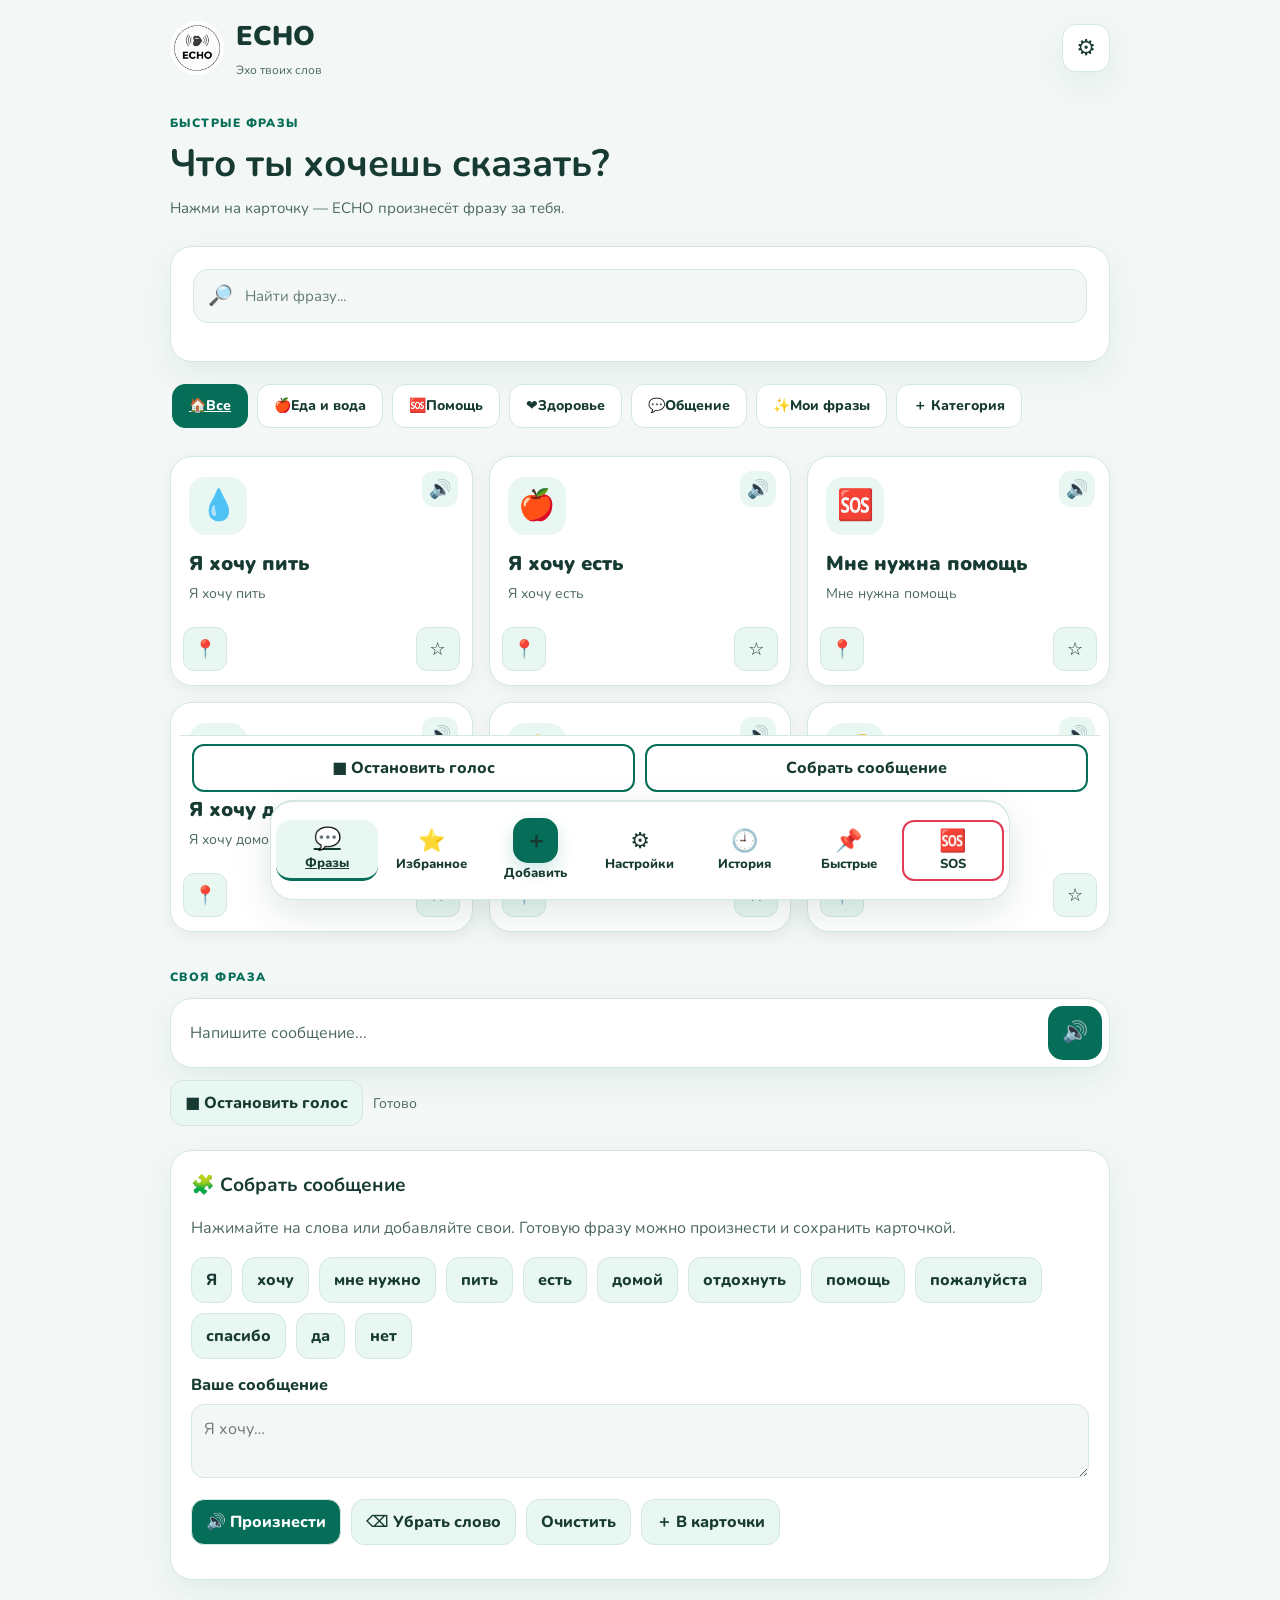
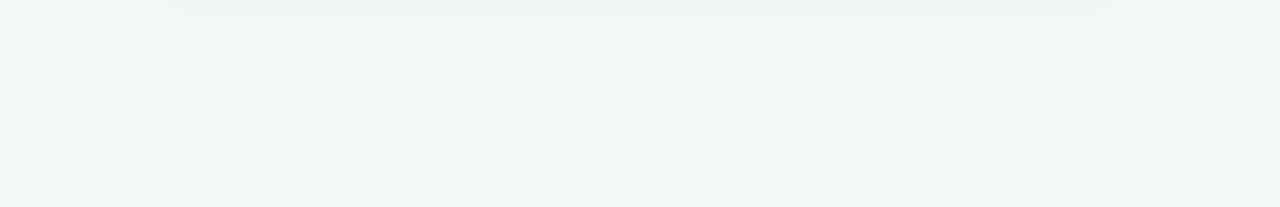
==== commit 39cd6f0e: "feat: complete offline four-language localization" ====
--- a/index.html
+++ b/index.html
@@ -239,9 +239,7 @@
     </button>
    </nav>
   </div>
-  <script onerror="alert('Не найден script.js. Проверь, что index.html и script.js лежат в одной папке.')" src="script.js">
-  </script>
-  <script src="features.js"></script>
+  <script src="i18n.js"></script>
   <script>
     if ("serviceWorker" in navigator && window.isSecureContext) {
       window.addEventListener("load", () => navigator.serviceWorker.register("./sw.js").catch(error => console.warn("ECHO: офлайн-режим недоступен", error)));
--- a/features.css
+++ b/features.css
@@ -141,3 +141,89 @@
 @media (hover: none) {
   .bottom-nav .nav-item:not(.active):hover { background: transparent; color: var(--muted); transform: none; }
 }
+
+/* Native speech and management buttons have separate focus targets. */
+.card-speak { display:flex; flex-direction:column; align-items:flex-start; width:100%; border:0; padding:0; background:transparent; color:inherit; font:inherit; text-align:left; cursor:pointer; }
+.card-speak:focus-visible, .echo-order-actions button:focus-visible { outline:3px solid var(--primary); outline-offset:3px; }
+.echo-order-actions { display:flex; gap:6px; width:100%; margin-top:12px; }
+.echo-order-actions button { flex:1; min-height:44px; padding:6px; border:1px solid var(--border); border-radius:10px; background:var(--surface2); color:var(--text); font:inherit; cursor:pointer; }
+.echo-card-image { display:block; width:100%; height:100%; object-fit:contain; border-radius:12px; }
+.echo-image-fields { margin:12px 0; }
+.echo-image-fields input { max-width:100%; }
+#echoImagePreview { display:block; width:120px; height:100px; object-fit:contain; margin:8px 0; }
+#echoImagePreview[hidden] { display:none; }
+#echoRemoveImage { min-height:44px; border:1px solid var(--border); border-radius:10px; background:var(--surface2); color:var(--text); }
+#echoImageError { color:var(--danger); }
+.echo-order-actions button { min-width:0; white-space:nowrap; font-size:0.82rem; }
+
+/* Error messages retain readable contrast in both existing themes. */
+#echoImageError, #echoSaveError { color:#b42318; }
+.dark-theme #echoImageError, .dark-theme #echoSaveError { color:#ffb4ab; }
+.echo-user-category-group { display:inline-flex; align-items:center; gap:4px; flex-shrink:0; }
+.echo-user-category-group > .echo-category-delete-btn { width:44px; min-height:44px; border:1px solid var(--border); border-radius:10px; background:var(--surface); color:#b42318; font:inherit; cursor:pointer; }
+.dark-theme .echo-user-category-group > .echo-category-delete-btn { color:#ffb4ab; }
+
+#echoVoiceConsent { width:22px; min-height:22px; height:22px; margin-right:8px; vertical-align:middle; }
+#echoAudioDraft { border:1px solid var(--border); border-radius:13px; padding:12px; margin-top:14px; }
+#echoVoiceFallback { flex-basis:100%; }
+#echoVoiceFallback span { display:block; margin-bottom:8px; }
+
+.voice-settings-panel .voice-test-button { min-height:44px; }
+
+#echoDataPanel button { min-height:44px; padding:10px; border:1px solid var(--border); border-radius:12px; background:var(--surface2); color:var(--text); margin:6px 0; }
+#echoRecovery button { min-height:44px; }
+
+/* UI 2.0: calm surfaces, readable labels, measurable bottom safe space. */
+:root { --muted:#4b685e; --primary:#066e58; --primary2:#066e58; }
+body.dark-theme { --muted:#c4d8d2; --primary:#167d65; --primary2:#81f2cf; }
+body.contrast-theme { --bg:#000; --surface:#000; --surface2:#161616; --text:#fff; --muted:#fff; --primary:#ffdf00; --primary2:#ffdf00; --border:#fff; --danger:#ffb5be; color-scheme:dark; }
+body { background:var(--bg); color:var(--text); }
+.app { padding-bottom:calc(var(--echo-nav-height,140px) + var(--echo-dock-height,56px) + 32px) !important; }
+html { scroll-padding-bottom:calc(var(--echo-nav-height,140px) + var(--echo-dock-height,56px) + 24px); }
+button, input, select, textarea { font:inherit; }
+.voice-settings-panel button,.theme-settings-panel button,.language-panel button,.vibration-settings-panel button,.card-size-panel button { min-height:44px; }
+.bottom-nav { bottom:0 !important; border-top:2px solid var(--border); background:var(--surface) !important; }
+.bottom-nav .nav-item small { font-size:13px !important; line-height:1.35 !important; }
+.bottom-nav .nav-item { min-height:56px !important; }
+.bottom-nav .echo-sos-nav { border:2px solid var(--danger); border-radius:12px; }
+.echo-action-dock { position:fixed; z-index:90; left:50%; transform:translateX(-50%); bottom:var(--echo-nav-height,140px); width:min(100%,920px); display:flex; gap:10px; padding:8px 12px; background:var(--surface); border-top:1px solid var(--border); }
+.echo-action-dock button { flex:1; min-width:0; min-height:48px; border:2px solid var(--primary); background:var(--surface); color:var(--text); border-radius:12px; font-weight:800; }
+.echo-keyboard-open .bottom-nav,.echo-keyboard-open .echo-action-dock { display:none !important; }
+.echo-skip-link { position:fixed; top:8px; left:8px; z-index:10000; padding:12px; background:var(--surface); color:var(--text); transform:translateY(-200%); }
+.echo-skip-link:focus { transform:none; }
+button:focus-visible,input:focus-visible,textarea:focus-visible,select:focus-visible,a:focus-visible { outline:3px solid var(--primary2) !important; outline-offset:3px; }
+.phrase-card { box-shadow:0 4px 16px rgb(0 0 0 / 5%); }
+.phrase-card:hover { transform:none; }
+.simple-mode .phrase-grid { grid-template-columns:repeat(2,minmax(0,1fr)) !important; gap:20px !important; }
+.simple-mode .phrase-card { min-height:220px !important; padding:20px !important; }
+.simple-mode .phrase-name { font-size:24px !important; }
+.simple-mode .phrase-text { font-size:17px !important; }
+.simple-mode .phrase-card .favorite-star,.simple-mode .phrase-card .edit-card,.simple-mode .phrase-card .delete-card,.simple-mode .phrase-card .echo-move-card,.simple-mode .phrase-card .echo-pin-button,.simple-mode .echo-order-actions { display:none !important; }
+.simple-mode .bottom-nav { grid-template-columns:repeat(4,minmax(0,1fr)) !important; }
+.simple-mode .bottom-nav .echo-history-nav,.simple-mode .bottom-nav .echo-quick-nav,.simple-mode .bottom-nav .add-button { display:none !important; }
+.simple-mode[data-echo-section="settings"] .voice-settings-panel,.simple-mode[data-echo-section="settings"] .vibration-settings-panel,.simple-mode[data-echo-section="settings"] #echoDataPanel,.simple-mode[data-echo-section="settings"] .vibration-settings-panel + .echo-local-panel { display:none !important; }
+.contrast-theme .phrase-card,.contrast-theme .echo-local-panel,.contrast-theme .bottom-nav,.contrast-theme .echo-action-dock { border:2px solid #fff; box-shadow:none; }
+.contrast-theme button,.contrast-theme input,.contrast-theme select,.contrast-theme textarea,.contrast-theme .echo-piper-panel,.contrast-theme .echo-sos-panel { background:var(--surface2) !important; color:#fff !important; border-color:#fff !important; }
+.contrast-theme button[aria-pressed="true"],.contrast-theme .nav-item.active { background:#ffdf00 !important; color:#000 !important; border:3px double #000 !important; text-decoration:underline; }
+.contrast-theme p,.contrast-theme label,.contrast-theme small,.contrast-theme h3,.contrast-theme #echoSpeechStatus { color:#fff !important; }
+@media(max-width:600px) { .bottom-nav { grid-template-columns:repeat(4,minmax(0,1fr)) !important; } .simple-mode .phrase-grid { grid-template-columns:1fr !important; } }
+@media(max-height:500px) and (orientation:landscape) { .bottom-nav { grid-template-columns:repeat(7,minmax(0,1fr)) !important; } .simple-mode .bottom-nav { grid-template-columns:repeat(4,minmax(0,1fr)) !important; } }
+@media(prefers-reduced-motion:reduce) { * { scroll-behavior:auto !important; } }
+
+body.dark-theme { --primary:#81f2cf; }
+.dark-theme #echoSentenceSpeak,.dark-theme #echoRecordStart,.dark-theme .save-phrase { background:var(--primary); color:#071c15; }
+.bottom-nav .nav-item { opacity:1 !important; color:var(--text) !important; }
+.bottom-nav .nav-item > span,.bottom-nav .nav-item > small { opacity:1 !important; color:inherit !important; }
+.bottom-nav .nav-item > span:not(:first-child) { font-size:13px !important; }
+.bottom-nav .nav-item[aria-current="page"] { text-decoration:underline; border-bottom:3px solid var(--primary); }
+.contrast-theme .bottom-nav .nav-item.active { color:#000 !important; }
+.simple-mode[data-echo-section="settings"] .echo-privacy-panel { display:none !important; }
+button[aria-pressed="true"] { text-decoration:underline; }
+.dark-theme button[aria-pressed="true"] { background:var(--primary) !important; color:#071c15 !important; }
+.dark-theme button[aria-pressed="true"] > span { color:inherit !important; }
+body,button,a,input,select,textarea,.bottom-nav,.phrase-card,.echo-local-panel { transition:none !important; }
+.bottom-nav { padding-left:max(5px,env(safe-area-inset-left)) !important; padding-right:max(5px,env(safe-area-inset-right)) !important; }
+.echo-action-dock { padding-left:max(12px,env(safe-area-inset-left)); padding-right:max(12px,env(safe-area-inset-right)); }
+
+.bottom-nav .nav-item,.echo-action-dock button { overflow-wrap:anywhere; }
+html[lang="kk"] .bottom-nav .nav-item small,html[lang="be"] .bottom-nav .nav-item small { font-size:12px !important; }
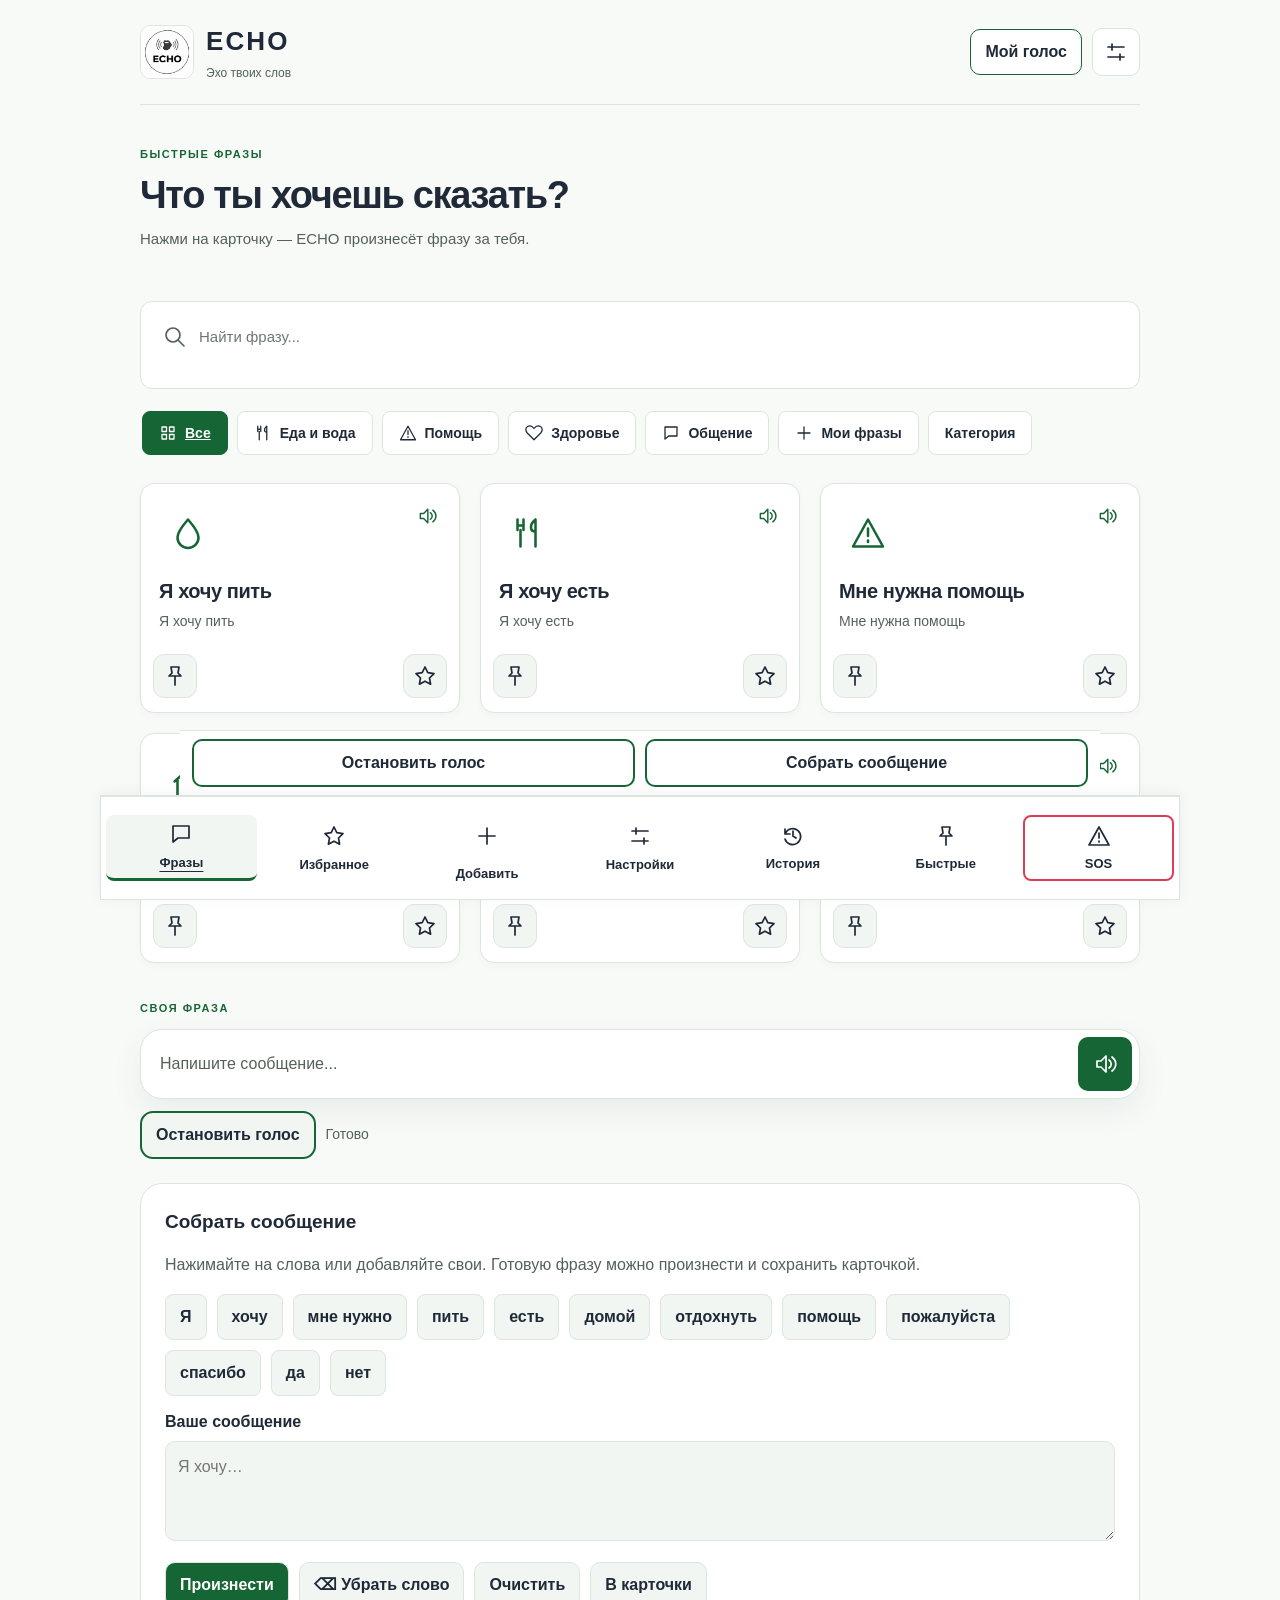
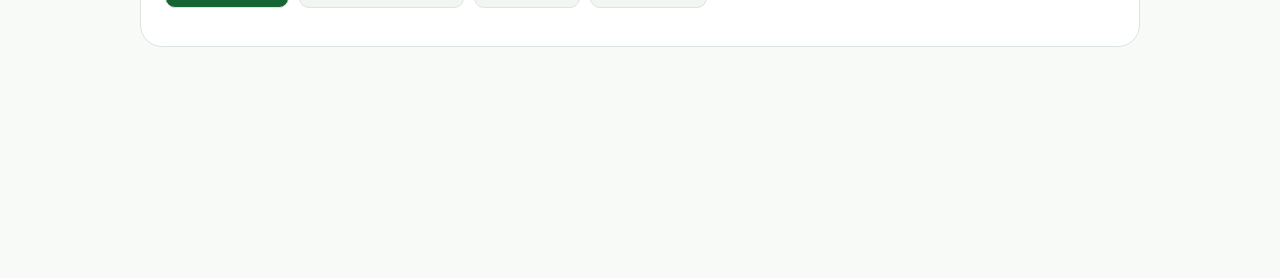
==== commit 57f2c521: "feat: add Executive Light and native offline voice foundation" ====
--- a/index.html
+++ b/index.html
@@ -3,7 +3,7 @@
  <head>
   <meta charset="utf-8"/>
   <meta content="width=device-width,initial-scale=1,viewport-fit=cover" name="viewport"/>
-  <meta content="#f4f8f7" name="theme-color"/>
+  <meta content="#F8FAF8" name="theme-color"/>
   <meta content="ECHO — приложение альтернативной коммуникации. Твой голос рядом." name="description"/>
   <title>
    ECHO — твой голос
--- a/features.css
+++ b/features.css
@@ -227,3 +227,121 @@
 
 .bottom-nav .nav-item,.echo-action-dock button { overflow-wrap:anywhere; }
 html[lang="kk"] .bottom-nav .nav-item small,html[lang="be"] .bottom-nav .nav-item small { font-size:12px !important; }
+
+/* Voice Studio: emerald surfaces, clear hierarchy, existing theme tokens. */
+.header { display:grid; grid-template-columns:minmax(0,1fr) auto auto; gap:10px; align-items:center; }
+.header .settings-btn { order:3; }
+.echo-voice-entry { order:2; max-width:120px; min-height:44px; padding:10px 14px; border:1px solid var(--primary); border-radius:14px; background:var(--surface); color:var(--text); font-weight:800; overflow-wrap:anywhere; }
+body:not(.contrast-theme) .welcome { border:1px solid var(--border); border-radius:24px; padding:24px; background:var(--surface2); }
+body:not(.contrast-theme) .phrase-card { border:1px solid var(--border); border-radius:24px; box-shadow:0 6px 22px rgb(0 38 27 / 5%); }
+body:not(.contrast-theme) .phrase-icon { background:var(--surface2); border-radius:16px; }
+.echo-search-panel { box-shadow:none !important; border:1px solid var(--border); }
+.echo-search-box:focus-within { outline:2px solid var(--primary); outline-offset:3px; }
+body:not(.contrast-theme) .bottom-nav { box-shadow:0 -8px 32px rgb(0 38 27 / 8%); }
+body:not(.contrast-theme) .bottom-nav .nav-item.active { background:var(--surface2) !important; border-radius:14px; }
+.echo-composer { border:1px solid var(--border); border-radius:22px; box-shadow:none; }
+#echoSentence { min-height:100px; line-height:1.6; }
+.echo-word-choices button { border-radius:999px; min-height:44px; }
+#echoLocalVoicePanel { max-width:100%; border:1px solid var(--border); border-radius:24px; }
+#echoStudioTitle { font-size:clamp(24px,4vw,32px); letter-spacing:-.025em; margin-bottom:12px; }
+#echoLocalVoicePanel h4 { color:var(--text); font-size:20px; margin:0 0 16px; }
+.echo-studio-compose { margin:24px 0; padding:24px; border:1px solid var(--border); border-radius:20px; background:var(--surface2); }
+#echoStudioText { display:block; width:100%; min-height:126px; line-height:1.6; resize:vertical; }
+#echoStudioResult { margin:18px 0; padding:16px; background:var(--surface); border:1px solid var(--primary); border-radius:16px; }
+#echoStudioResultText { white-space:pre-wrap; overflow-wrap:anywhere; }
+#echoStudioStatus { min-height:48px; padding-block:12px; }
+#echoStudioSetup { margin-top:20px; }
+#echoStudioSetup summary { cursor:pointer; min-height:44px; padding-block:10px; font-weight:800; }
+#echoStudioSetup pre { max-width:100%; overflow:auto; padding:12px; border:1px solid var(--border); border-radius:12px; font-size:13px; background:var(--surface); color:var(--text); }
+#echoLocalVoicePanel input,#echoLocalVoicePanel textarea { max-width:100%; }
+#echoLocalVoicePanel > button,#echoStudioUse { min-height:44px; padding:12px 16px; border:1px solid var(--border); border-radius:12px; background:var(--surface); color:var(--text); }
+#echoStudioGenerate,#echoStudioPlay,#echoSentenceSpeak { background:var(--primary); color:#fff; font-weight:800; }
+.dark-theme #echoStudioGenerate,.dark-theme #echoStudioPlay,.dark-theme #echoSentenceSpeak { color:#071c15; }
+.contrast-theme #echoStudioGenerate,.contrast-theme #echoStudioPlay,.contrast-theme #echoSentenceSpeak { background:#ffdf00 !important; color:#000 !important; }
+#echoStudioStop,#echoStopSpeech,#echoDockStop { border:2px solid var(--primary); font-weight:800; }
+button:disabled { cursor:default; }
+@media(max-width:600px) {
+  .header { gap:8px; }
+  .header .logo p { font-size:11px; overflow-wrap:anywhere; }
+  .echo-voice-entry { max-width:100px; padding:8px 10px; font-size:13px; }
+  body:not(.contrast-theme) .welcome { padding:20px 18px; }
+  .echo-studio-compose { padding:16px 12px; }
+  #echoStudioSetup pre { font-size:11px; }
+}
+
+#echoStudioUse { width:100%; min-height:48px; font-weight:800; white-space:normal; overflow-wrap:anywhere; }
+
+/* Executive Light: default light tokens; saved dark/contrast choices stay intact. */
+body:not(.dark-theme):not(.contrast-theme) {
+  --bg:#F8FAF8; --surface:#FFFFFF; --surface2:#F1F6F2;
+  --primary:#166534; --primary2:#22A06B; --accent:#22A06B; --text:#1F2937; --muted:#536258;
+  --border:#DCE5DE; --green:#166534; --green-light:#F1F6F2;
+  --primary-dark:#14532D; --primary-light:#F1F6F2;
+}
+body { font-family:-apple-system,BlinkMacSystemFont,'Segoe UI',Roboto,Arial,sans-serif; }
+.app { max-width:1080px; margin-inline:auto; }
+.header { padding-block:22px; border-bottom:1px solid var(--border); margin-bottom:26px; }
+.logo h1 { font-size:26px; letter-spacing:.08em; font-weight:750; }
+.logo p { color:var(--muted); font-size:12px; }
+.logo-icon.echo-brand-icon { border:1px solid var(--border); border-radius:10px; }
+.settings-btn,.echo-voice-entry { border-radius:10px; box-shadow:none; }
+.welcome { text-align:left; }
+body:not(.contrast-theme) .welcome { background:transparent; border:0; padding:10px 0 24px; border-radius:0; }
+.welcome h2 { font-size:clamp(27px,3.6vw,38px); letter-spacing:-.035em; line-height:1.18; font-weight:750; }
+.small-title { font-size:11px; letter-spacing:.14em; }
+.welcome .description { color:var(--muted); max-width:600px; }
+body:not(.contrast-theme) .phrase-card { border-radius:14px; box-shadow:0 2px 8px rgb(31 41 55 / 3%); border:1px solid var(--border); }
+body:not(.contrast-theme) .phrase-card:hover { border-color:var(--primary); }
+.phrase-name { font-weight:700; letter-spacing:-.02em; }
+.phrase-text { color:var(--muted); line-height:1.55; }
+.phrase-card .phrase-icon { background:transparent !important; color:var(--primary); border-radius:0 !important; }
+svg[data-echo-icon] { display:block; width:24px; height:24px; flex-shrink:0; pointer-events:none; }
+.phrase-icon > svg { width:36px; height:36px; }
+.sound-icon { background:transparent !important; color:var(--primary); }
+.sound-icon > svg { width:20px; height:20px; }
+.favorite-star,.echo-pin-button { display:grid; place-items:center; }
+.favorite-star.is-favorite svg { fill:currentColor; }
+.echo-category-button > span:first-child svg { width:18px; height:18px; }
+.echo-search-panel,.echo-search-box { border-radius:12px; }
+.echo-search-panel { padding:8px; background:var(--surface); }
+.echo-search-box { min-height:54px; border:0; background:var(--surface); }
+.echo-category-button { border-radius:8px !important; font-weight:600; }
+.bottom-nav { max-width:1080px; border-radius:0 !important; box-shadow:0 -2px 14px rgb(31 41 55 / 5%) !important; }
+.bottom-nav .nav-item { gap:7px; border-radius:8px !important; }
+.bottom-nav .nav-item.active { border-bottom-color:var(--primary); text-underline-offset:4px; }
+.bottom-nav .add-button > span:first-child { background:transparent; color:var(--primary); box-shadow:none; }
+.bottom-nav .nav-item > span:first-child { display:grid; place-items:center; min-height:26px; }
+.echo-action-dock { max-width:1080px; }
+.echo-action-dock button,.echo-local-actions button { border-radius:10px; }
+.echo-composer { background:var(--surface); padding:24px; }
+.echo-word-choices button { border-radius:8px; border:1px solid var(--border); }
+#echoSentence { background:var(--surface2); border:1px solid var(--border); border-radius:10px; }
+#echoLocalVoicePanel,.card-size-panel,.theme-settings-panel,.voice-settings-panel,.language-panel,.vibration-settings-panel,.echo-local-panel { border-radius:14px !important; box-shadow:none; }
+#echoLocalVoicePanel { border-top:4px solid var(--primary); }
+.echo-studio-compose { border-radius:12px; padding:22px; }
+#echoStudioText,#echoStudioResult { border-radius:10px; }
+#echoStudioSetup { border-top:1px solid var(--border); padding-top:12px; }
+#echoOfflineModelPanel { border:1px solid var(--border); padding:20px; border-radius:12px; background:var(--surface); margin-block:22px; }
+#echoOfflineModelPanel h4 { margin-top:0; }
+#echoOfflineCheck,#echoOfflineUseDevice,#echoOfflineUseRecordings { min-height:44px; border:1px solid var(--border); padding:12px 16px; border-radius:8px; color:var(--text); background:var(--surface2); }
+#echoOfflineModelStatus { line-height:1.6; }
+@media(min-width:850px) {
+ .app { padding-inline:40px; }
+ .phrase-grid { grid-template-columns:repeat(3,minmax(0,1fr)); gap:20px; }
+ .phrase-card { min-height:240px; }
+ #echoLocalVoicePanel { padding:32px; }
+}
+@media(max-width:600px) {
+ .header { padding-block:16px; margin-bottom:18px; }
+ .welcome h2 { font-size:29px; }
+ .phrase-grid { gap:14px; }
+ .phrase-card { min-height:218px !important; padding:20px 14px 70px !important; }
+ .phrase-card.custom-card { min-height:280px !important; padding-bottom:126px !important; }
+ .simple-mode .phrase-card { min-height:230px !important; padding:24px !important; }
+ .echo-composer,.echo-studio-compose { padding:18px 14px; }
+}
+
+.echo-category-button { display:inline-flex; align-items:center; gap:8px; }
+.speak-custom { display:grid; place-items:center; border-radius:10px !important; box-shadow:none; }
+/* The composer keeps its existing interaction/smoke contract. */
+.echo-local-panel.echo-composer { border-radius:22px !important; }
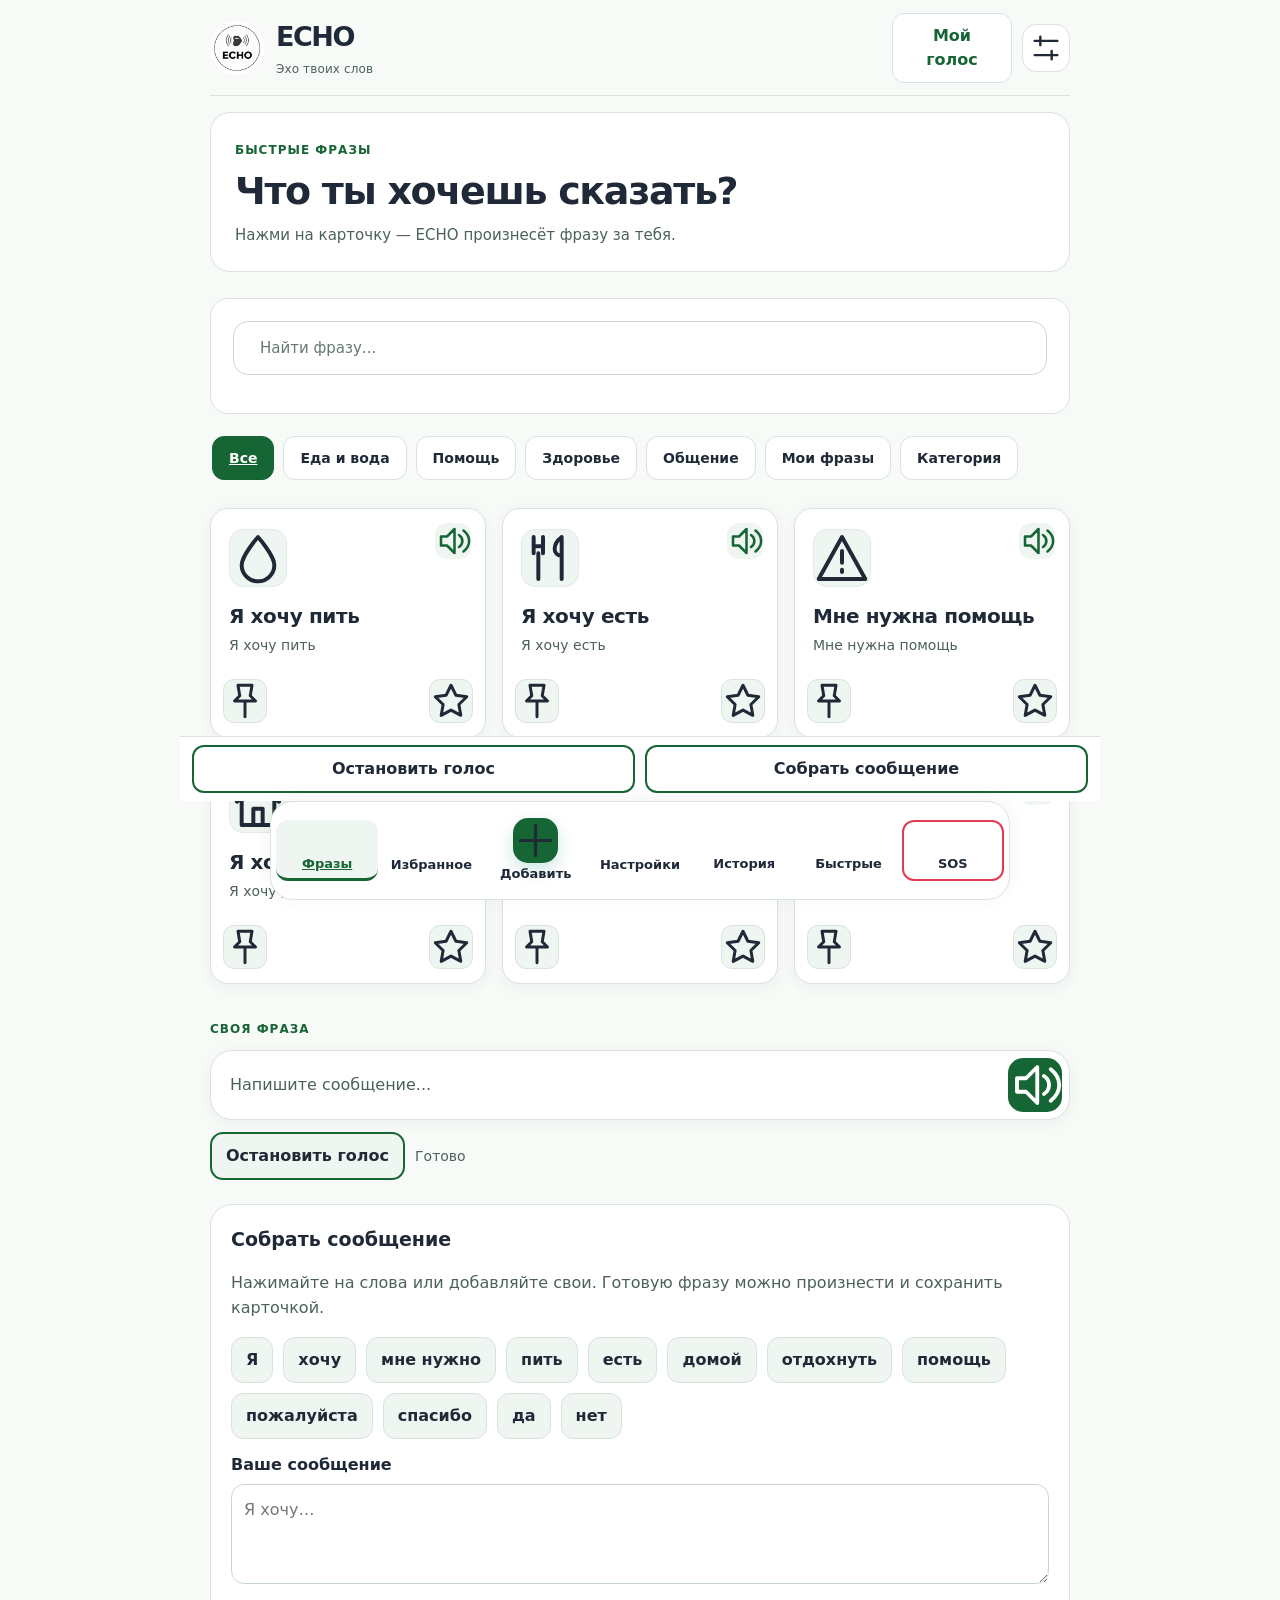
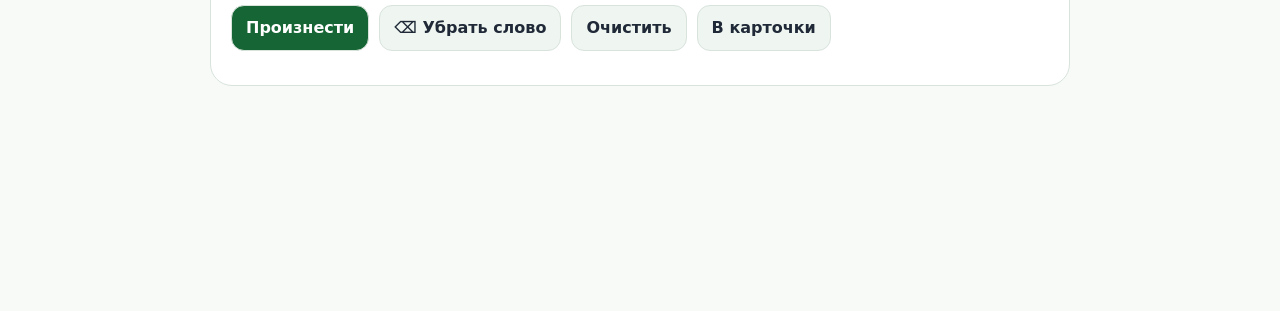
==== commit 6bbc1826: "feat(mobile): load native bridge only when a trusted shell exposes the transport" ====
--- a/index.html
+++ b/index.html
@@ -3,7 +3,7 @@
  <head>
   <meta charset="utf-8"/>
   <meta content="width=device-width,initial-scale=1,viewport-fit=cover" name="viewport"/>
-  <meta content="#F8FAF8" name="theme-color"/>
+  <meta content="#f4f8f7" name="theme-color"/>
   <meta content="ECHO — приложение альтернативной коммуникации. Твой голос рядом." name="description"/>
   <title>
    ECHO — твой голос
@@ -239,6 +239,7 @@
     </button>
    </nav>
   </div>
+  <script src="mobile-voice.js"></script>
   <script src="i18n.js"></script>
   <script>
     if ("serviceWorker" in navigator && window.isSecureContext) {
--- a/features.css
+++ b/features.css
@@ -271,77 +271,146 @@
 
 #echoStudioUse { width:100%; min-height:48px; font-weight:800; white-space:normal; overflow-wrap:anywhere; }
 
-/* Executive Light: default light tokens; saved dark/contrast choices stay intact. */
+
+/* Executive Light — approved visual system, 2026-11-07.
+   Scoped to the light theme so saved dark/high-contrast preferences remain intact. */
 body:not(.dark-theme):not(.contrast-theme) {
-  --bg:#F8FAF8; --surface:#FFFFFF; --surface2:#F1F6F2;
-  --primary:#166534; --primary2:#22A06B; --accent:#22A06B; --text:#1F2937; --muted:#536258;
-  --border:#DCE5DE; --green:#166534; --green-light:#F1F6F2;
-  --primary-dark:#14532D; --primary-light:#F1F6F2;
-}
-body { font-family:-apple-system,BlinkMacSystemFont,'Segoe UI',Roboto,Arial,sans-serif; }
-.app { max-width:1080px; margin-inline:auto; }
-.header { padding-block:22px; border-bottom:1px solid var(--border); margin-bottom:26px; }
-.logo h1 { font-size:26px; letter-spacing:.08em; font-weight:750; }
-.logo p { color:var(--muted); font-size:12px; }
-.logo-icon.echo-brand-icon { border:1px solid var(--border); border-radius:10px; }
-.settings-btn,.echo-voice-entry { border-radius:10px; box-shadow:none; }
-.welcome { text-align:left; }
-body:not(.contrast-theme) .welcome { background:transparent; border:0; padding:10px 0 24px; border-radius:0; }
-.welcome h2 { font-size:clamp(27px,3.6vw,38px); letter-spacing:-.035em; line-height:1.18; font-weight:750; }
-.small-title { font-size:11px; letter-spacing:.14em; }
-.welcome .description { color:var(--muted); max-width:600px; }
-body:not(.contrast-theme) .phrase-card { border-radius:14px; box-shadow:0 2px 8px rgb(31 41 55 / 3%); border:1px solid var(--border); }
-body:not(.contrast-theme) .phrase-card:hover { border-color:var(--primary); }
-.phrase-name { font-weight:700; letter-spacing:-.02em; }
-.phrase-text { color:var(--muted); line-height:1.55; }
-.phrase-card .phrase-icon { background:transparent !important; color:var(--primary); border-radius:0 !important; }
-svg[data-echo-icon] { display:block; width:24px; height:24px; flex-shrink:0; pointer-events:none; }
-.phrase-icon > svg { width:36px; height:36px; }
-.sound-icon { background:transparent !important; color:var(--primary); }
-.sound-icon > svg { width:20px; height:20px; }
-.favorite-star,.echo-pin-button { display:grid; place-items:center; }
-.favorite-star.is-favorite svg { fill:currentColor; }
-.echo-category-button > span:first-child svg { width:18px; height:18px; }
-.echo-search-panel,.echo-search-box { border-radius:12px; }
-.echo-search-panel { padding:8px; background:var(--surface); }
-.echo-search-box { min-height:54px; border:0; background:var(--surface); }
-.echo-category-button { border-radius:8px !important; font-weight:600; }
-.bottom-nav { max-width:1080px; border-radius:0 !important; box-shadow:0 -2px 14px rgb(31 41 55 / 5%) !important; }
-.bottom-nav .nav-item { gap:7px; border-radius:8px !important; }
-.bottom-nav .nav-item.active { border-bottom-color:var(--primary); text-underline-offset:4px; }
-.bottom-nav .add-button > span:first-child { background:transparent; color:var(--primary); box-shadow:none; }
-.bottom-nav .nav-item > span:first-child { display:grid; place-items:center; min-height:26px; }
-.echo-action-dock { max-width:1080px; }
-.echo-action-dock button,.echo-local-actions button { border-radius:10px; }
-.echo-composer { background:var(--surface); padding:24px; }
-.echo-word-choices button { border-radius:8px; border:1px solid var(--border); }
-#echoSentence { background:var(--surface2); border:1px solid var(--border); border-radius:10px; }
-#echoLocalVoicePanel,.card-size-panel,.theme-settings-panel,.voice-settings-panel,.language-panel,.vibration-settings-panel,.echo-local-panel { border-radius:14px !important; box-shadow:none; }
-#echoLocalVoicePanel { border-top:4px solid var(--primary); }
-.echo-studio-compose { border-radius:12px; padding:22px; }
-#echoStudioText,#echoStudioResult { border-radius:10px; }
-#echoStudioSetup { border-top:1px solid var(--border); padding-top:12px; }
-#echoOfflineModelPanel { border:1px solid var(--border); padding:20px; border-radius:12px; background:var(--surface); margin-block:22px; }
-#echoOfflineModelPanel h4 { margin-top:0; }
-#echoOfflineCheck,#echoOfflineUseDevice,#echoOfflineUseRecordings { min-height:44px; border:1px solid var(--border); padding:12px 16px; border-radius:8px; color:var(--text); background:var(--surface2); }
-#echoOfflineModelStatus { line-height:1.6; }
-@media(min-width:850px) {
- .app { padding-inline:40px; }
- .phrase-grid { grid-template-columns:repeat(3,minmax(0,1fr)); gap:20px; }
- .phrase-card { min-height:240px; }
- #echoLocalVoicePanel { padding:32px; }
+  --bg:#F8FAF8;
+  --surface:#FFFFFF;
+  --surface2:#EFF5F0;
+  --text:#1F2937;
+  --muted:#4B615A;
+  --primary:#166534;
+  --primary2:#166534;
+  --border:#D8E3DC;
+  --radius:18px;
+  --shadow:0 3px 14px rgba(22,57,38,.055);
+  color-scheme:light;
+}
+body:not(.dark-theme):not(.contrast-theme) {
+  font-family:Inter, -apple-system, BlinkMacSystemFont, "Segoe UI", system-ui, sans-serif;
+  -webkit-font-smoothing:antialiased;
+}
+body:not(.dark-theme):not(.contrast-theme) .app {
+  max-width:900px;
+}
+body:not(.dark-theme):not(.contrast-theme) .header {
+  border-bottom:1px solid var(--border);
+  margin-bottom:16px;
+}
+body:not(.dark-theme):not(.contrast-theme) .logo h1 {
+  letter-spacing:-.055em;
+  font-weight:780;
+}
+body:not(.dark-theme):not(.contrast-theme) .logo p {
+  letter-spacing:.01em;
+}
+body:not(.dark-theme):not(.contrast-theme) .welcome {
+  background:#FFFFFF;
+  border:1px solid var(--border);
+  border-radius:20px;
+  padding:24px;
+  box-shadow:none;
+}
+body:not(.dark-theme):not(.contrast-theme) .welcome h2 {
+  font-weight:750;
+  letter-spacing:-.035em;
+}
+body:not(.dark-theme):not(.contrast-theme) .small-title {
+  letter-spacing:.085em;
+  font-weight:720;
+  color:#166534;
+}
+body:not(.dark-theme):not(.contrast-theme) .phrase-card {
+  background:#FFFFFF;
+  border:1px solid #D8E3DC;
+  border-radius:18px;
+  box-shadow:0 3px 14px rgba(22,57,38,.055);
+}
+body:not(.dark-theme):not(.contrast-theme) .phrase-card:focus-within,
+body:not(.dark-theme):not(.contrast-theme) .phrase-card.speaking {
+  border-color:#166534;
+  box-shadow:0 0 0 2px rgba(22,101,52,.12);
+}
+body:not(.dark-theme):not(.contrast-theme) .phrase-icon {
+  background:#EFF5F0;
+  border:1px solid #E1EAE4;
+  border-radius:14px;
+}
+body:not(.dark-theme):not(.contrast-theme) .phrase-name {
+  font-weight:750;
+  letter-spacing:-.02em;
+}
+body:not(.dark-theme):not(.contrast-theme) .settings-btn,
+body:not(.dark-theme):not(.contrast-theme) .echo-voice-entry,
+body:not(.dark-theme):not(.contrast-theme) .echo-local-panel,
+body:not(.dark-theme):not(.contrast-theme) .echo-search-panel,
+body:not(.dark-theme):not(.contrast-theme) .echo-composer {
+  background:#FFFFFF;
+  border-color:#D8E3DC;
+  box-shadow:none;
+}
+body:not(.dark-theme):not(.contrast-theme) .echo-voice-entry {
+  color:#166534;
+  font-weight:700;
+  border-radius:12px;
+}
+body:not(.dark-theme):not(.contrast-theme) .echo-search-box,
+body:not(.dark-theme):not(.contrast-theme) .echo-local-panel input,
+body:not(.dark-theme):not(.contrast-theme) .echo-local-panel textarea,
+body:not(.dark-theme):not(.contrast-theme) .echo-local-panel select {
+  background:#FFFFFF;
+  border-color:#C9D8CE;
+  color:#1F2937;
+}
+body:not(.dark-theme):not(.contrast-theme) .echo-category-button,
+body:not(.dark-theme):not(.contrast-theme) .echo-word-choices button {
+  border-radius:12px;
+}
+body:not(.dark-theme):not(.contrast-theme) .bottom-nav {
+  background:#FFFFFF !important;
+  border-top:1px solid #D8E3DC;
+  box-shadow:0 -3px 18px rgba(22,57,38,.055);
+}
+body:not(.dark-theme):not(.contrast-theme) .bottom-nav .nav-item.active {
+  color:#166534 !important;
+  background:#EFF5F0 !important;
+  border-radius:12px;
+}
+body:not(.dark-theme):not(.contrast-theme) .echo-action-dock {
+  background:#FFFFFF;
+  border-color:#D8E3DC;
+}
+body:not(.dark-theme):not(.contrast-theme) .echo-action-dock button {
+  border-color:#166534;
+  border-radius:12px;
+}
+body:not(.dark-theme):not(.contrast-theme) #echoLocalVoicePanel,
+body:not(.dark-theme):not(.contrast-theme) .echo-studio-compose {
+  background:#FFFFFF;
+  border-color:#D8E3DC;
+  border-radius:18px;
+}
+body:not(.dark-theme):not(.contrast-theme) #echoStudioResult {
+  background:#EFF5F0;
+  border-color:#166534;
+}
+body:not(.dark-theme):not(.contrast-theme) #echoSentenceSpeak,
+body:not(.dark-theme):not(.contrast-theme) #echoStudioGenerate,
+body:not(.dark-theme):not(.contrast-theme) #echoStudioPlay {
+  background:#166534;
+  color:#FFFFFF;
+}
+body:not(.dark-theme):not(.contrast-theme) button:focus-visible,
+body:not(.dark-theme):not(.contrast-theme) a:focus-visible,
+body:not(.dark-theme):not(.contrast-theme) input:focus-visible,
+body:not(.dark-theme):not(.contrast-theme) textarea:focus-visible {
+  outline:3px solid #166534 !important;
+  outline-offset:3px;
 }
 @media(max-width:600px) {
- .header { padding-block:16px; margin-bottom:18px; }
- .welcome h2 { font-size:29px; }
- .phrase-grid { gap:14px; }
- .phrase-card { min-height:218px !important; padding:20px 14px 70px !important; }
- .phrase-card.custom-card { min-height:280px !important; padding-bottom:126px !important; }
- .simple-mode .phrase-card { min-height:230px !important; padding:24px !important; }
- .echo-composer,.echo-studio-compose { padding:18px 14px; }
-}
-
-.echo-category-button { display:inline-flex; align-items:center; gap:8px; }
-.speak-custom { display:grid; place-items:center; border-radius:10px !important; box-shadow:none; }
-/* The composer keeps its existing interaction/smoke contract. */
-.echo-local-panel.echo-composer { border-radius:22px !important; }
+  body:not(.dark-theme):not(.contrast-theme) .welcome { padding:20px 16px; border-radius:16px; }
+  body:not(.dark-theme):not(.contrast-theme) .phrase-card { border-radius:16px; }
+  body:not(.dark-theme):not(.contrast-theme) .header { margin-bottom:12px; }
+}
+/* End Executive Light */
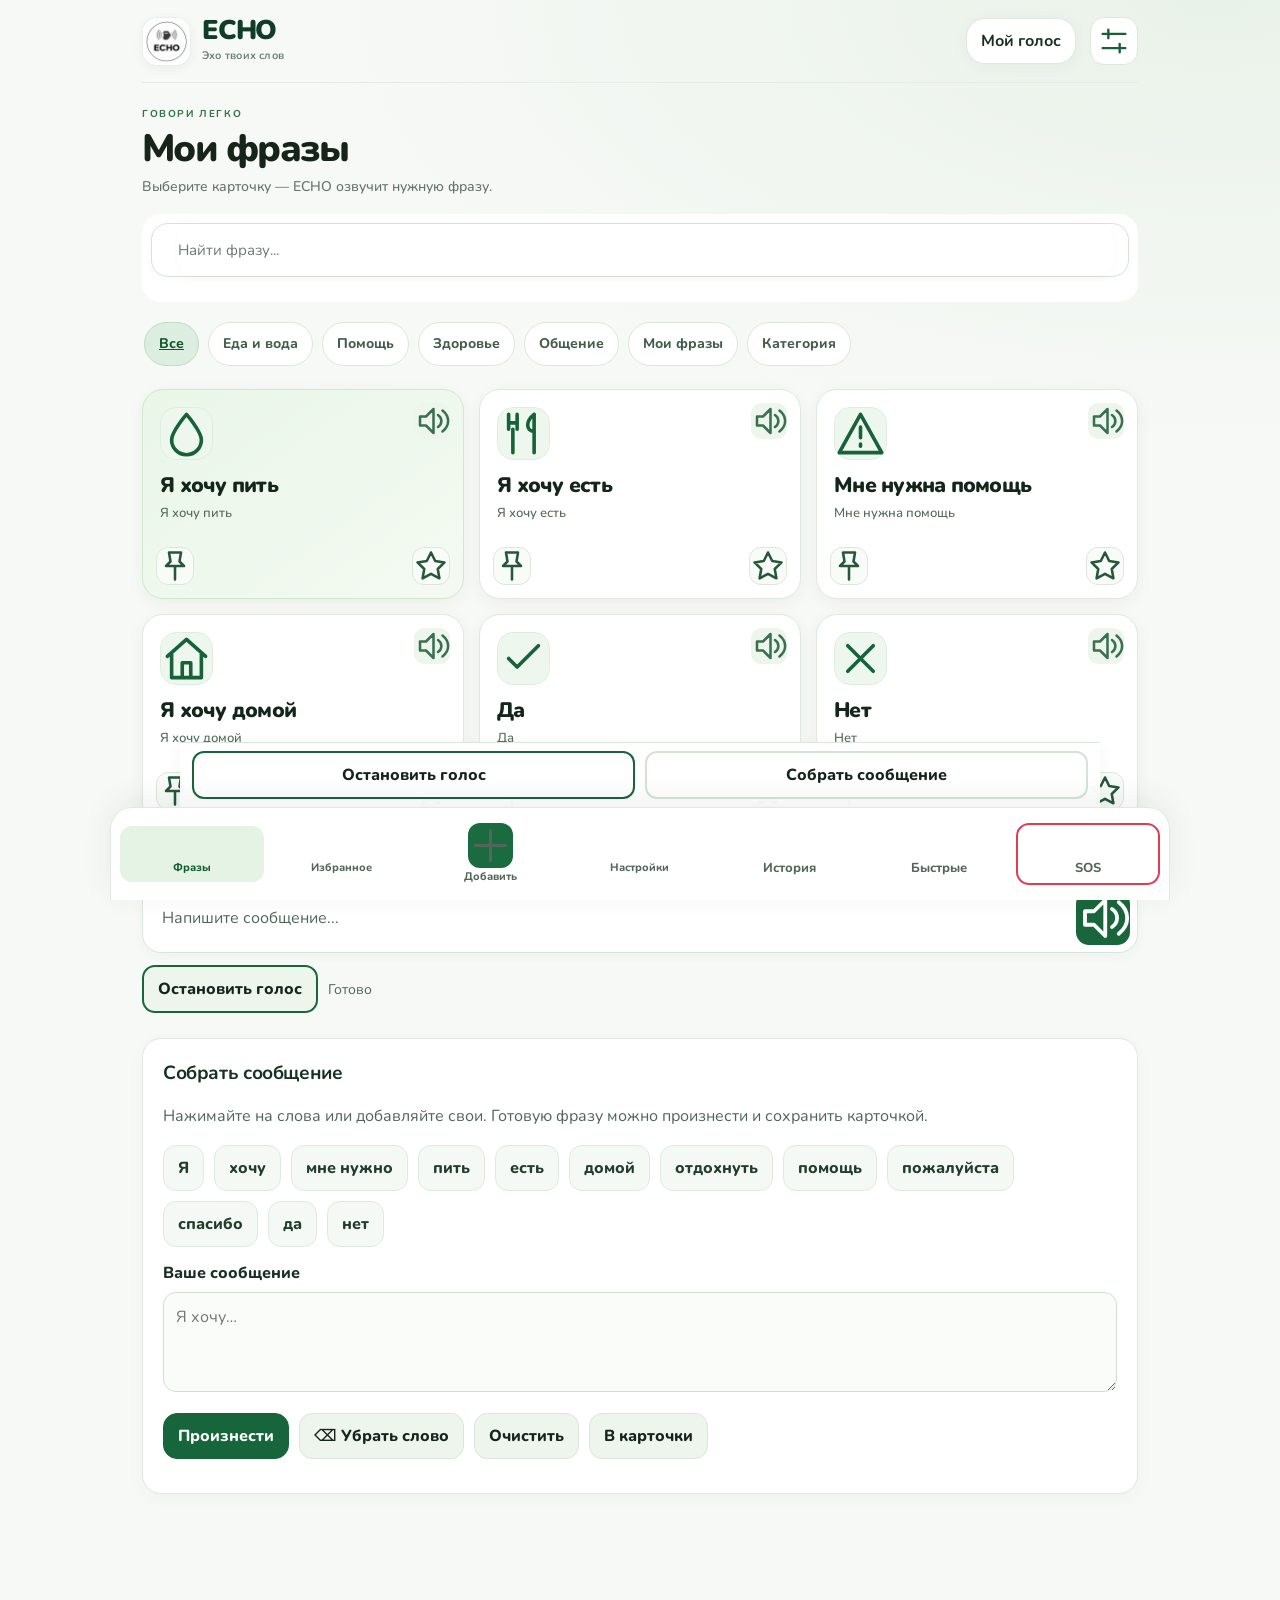
==== commit 138f9c0d: "Connect Executive Light design in index.html" ====
--- a/index.html
+++ b/index.html
@@ -3,13 +3,14 @@
  <head>
   <meta charset="utf-8"/>
   <meta content="width=device-width,initial-scale=1,viewport-fit=cover" name="viewport"/>
-  <meta content="#f4f8f7" name="theme-color"/>
+  <meta content="#f7f9f6" name="theme-color"/>
   <meta content="ECHO — приложение альтернативной коммуникации. Твой голос рядом." name="description"/>
   <title>
    ECHO — твой голос
   </title>
   <link href="style.css" rel="stylesheet"/>
-  <link href="features.css" rel="stylesheet"/>
+  <link href="features.css" rel="stylesheet"/>
+  <link href="executive-light.css?v=2" rel="stylesheet"/>
   <link href="manifest.json" rel="manifest"/>
   <meta property="og:title" content="ECHO — эхо твоих слов"/>
   <meta property="og:description" content="Простой локальный коммуникатор с персональным голосом."/>
@@ -39,13 +40,13 @@
    <main>
     <section class="welcome">
      <p class="small-title">
-      БЫСТРЫЕ ФРАЗЫ
+      ГОВОРИ ЛЕГКО
      </p>
      <h2>
-      Что ты хочешь сказать?
+      Мои фразы
      </h2>
      <p class="description">
-      Нажми на карточку — ECHO произнесёт фразу за тебя.
+      Выберите карточку — ECHO озвучит нужную фразу.
      </p>
     </section>
     <section class="phrase-grid">
--- a/executive-light.css
+++ b/executive-light.css
@@ -0,0 +1,439 @@
+/* ECHO Executive Light v2 — accessible, airy green-on-ivory visual system.
+   Presentation reference becomes real production CSS; no speech or data logic changed.
+   Intentionally applies only to the normal LIGHT theme.
+   The existing dark, high-contrast, simple-mode and large-card choices remain available. */
+body:not(.dark-theme):not(.contrast-theme) {
+  --bg: #f7f9f6;
+  --surface: #ffffff;
+  --surface2: #eef5ed;
+  --text: #15241c;
+  --muted: #50645a;
+  --primary: #17663b;
+  --primary2: #237548;
+  --border: #dae6dc;
+  --radius: 20px;
+  --shadow: 0 5px 22px rgba(24,64,39,.055);
+  --background: var(--bg);
+  --surface-soft: var(--surface2);
+  --primary-dark: #0c4d2d;
+  --primary-light: var(--surface2);
+  --green: var(--primary);
+  --green-light: var(--surface2);
+  color-scheme: light;
+  background: radial-gradient(ellipse 75% 28% at 95% 0%, #e9f2e9 0%, transparent 95%), var(--bg);
+  color: var(--text);
+  font-family: Inter, "Nunito", -apple-system, BlinkMacSystemFont, "Segoe UI", system-ui, sans-serif;
+  -webkit-font-smoothing: antialiased;
+}
+body:not(.dark-theme):not(.contrast-theme) .app {
+  width:100%;
+  max-width: 1060px;
+  padding-left: clamp(16px, 3vw, 32px);
+  padding-right: clamp(16px, 3vw, 32px);
+}
+body:not(.dark-theme):not(.contrast-theme) .app main {
+  max-width: 100%;
+}
+body:not(.dark-theme):not(.contrast-theme) .header {
+  min-height: 83px;
+  margin-bottom: 6px;
+  padding: 14px 0;
+  border-bottom: 1px solid #e4ece5;
+  background: transparent;
+  gap: 14px;
+}
+body:not(.dark-theme):not(.contrast-theme) .logo {
+  gap: 11px;
+  min-width: 0;
+}
+body:not(.dark-theme):not(.contrast-theme) .logo-icon.echo-brand-icon {
+  width: 49px;
+  height: 49px;
+  border-radius: 15px;
+  background: #fff;
+  border: 1px solid #e6eee8;
+  box-shadow: 0 3px 11px rgba(16, 60, 31, .055);
+}
+body:not(.dark-theme):not(.contrast-theme) .logo h1 {
+  color: #103d28;
+  font-weight: 900;
+  font-size: 27px;
+  letter-spacing: -.045em;
+  line-height: 1.05;
+}
+body:not(.dark-theme):not(.contrast-theme) .logo p {
+  font-size: 11px;
+  font-weight: 650;
+  color: #687c70;
+  letter-spacing: .02em;
+}
+body:not(.dark-theme):not(.contrast-theme) .settings-btn {
+  display: grid;
+  place-items: center;
+  min-width: 46px;
+  min-height: 46px;
+  border-radius: 14px;
+  border: 1px solid #dce8de;
+  background: #fff;
+  color: #1c5f3d;
+  box-shadow: none;
+}
+body:not(.dark-theme):not(.contrast-theme) .welcome {
+  background: transparent;
+  border: 0;
+  box-shadow: none;
+  padding: 11px 0 4px;
+  margin: 5px 0 13px;
+  border-radius: 0;
+}
+body:not(.dark-theme):not(.contrast-theme) .welcome .small-title {
+  color: #35734b;
+  font-size: 10px;
+  letter-spacing: .16em;
+  margin-bottom: 5px;
+}
+body:not(.dark-theme):not(.contrast-theme) .welcome h2 {
+  font-weight: 850;
+  font-size: clamp(27px, 4.3vw, 38px);
+  line-height: 1.15;
+  color: #17241a;
+  letter-spacing: -.045em;
+  margin-bottom: 5px;
+}
+body:not(.dark-theme):not(.contrast-theme) .welcome .description {
+  font-size: 14px;
+  font-weight: 500;
+  color: #627369;
+  line-height: 1.55;
+}
+body:not(.dark-theme):not(.contrast-theme) .echo-search-panel {
+  margin: 9px 0 13px;
+  padding: 9px;
+  background: transparent;
+  border: 0;
+  border-radius: 19px;
+  box-shadow: none;
+}
+body:not(.dark-theme):not(.contrast-theme) .echo-search-box,
+body:not(.dark-theme):not(.contrast-theme) input[type="search"] {
+  border: 1px solid #d7e1d8;
+  border-radius: 17px;
+  background: #fff;
+  color: #1e3024;
+  box-shadow: 0 2px 10px rgba(31,60,39,.025);
+}
+body:not(.dark-theme):not(.contrast-theme) .echo-category-panel {
+  margin-top: 5px;
+  margin-bottom: 12px;
+}
+body:not(.dark-theme):not(.contrast-theme) .echo-category-button {
+  background: #fff;
+  color: #425e4b;
+  border: 1px solid #dce7dc;
+  min-height: 44px;
+  padding: 9px 14px;
+  border-radius: 999px;
+  font-weight: 750;
+  box-shadow: none;
+}
+body:not(.dark-theme):not(.contrast-theme) .echo-category-button.active,
+body:not(.dark-theme):not(.contrast-theme) .echo-category-button[aria-pressed="true"] {
+  background: #dceee0;
+  color: #13562d;
+  border-color: #bfdec7;
+}
+body:not(.dark-theme):not(.contrast-theme) .phrase-grid {
+  gap: 15px;
+  margin: 13px 0 25px;
+  grid-template-columns: repeat(3, minmax(0, 1fr));
+}
+body:not(.dark-theme):not(.contrast-theme) .phrase-card,
+body:not(.dark-theme):not(.contrast-theme) .cards-small .phrase-card,
+body:not(.dark-theme):not(.contrast-theme) .cards-medium .phrase-card {
+  display: flex;
+  flex-direction: column;
+  align-items: flex-start;
+  background: #fff;
+  color: var(--text);
+  min-height: 210px !important;
+  padding: 17px 17px 70px !important;
+  border: 1px solid #e0e9e0;
+  border-radius: 21px;
+  box-shadow: 0 4px 15px rgba(16,51,30,.055);
+}
+body:not(.dark-theme):not(.contrast-theme) .phrase-card:first-child:not(.custom-card) {
+  background: linear-gradient(145deg, #e9f6e8, #f4faf2);
+  border-color: #d1e7cf;
+}
+body:not(.dark-theme):not(.contrast-theme) .phrase-card.speaking,
+body:not(.dark-theme):not(.contrast-theme) .phrase-card:focus-within {
+  background: #e8f6e9;
+  border-color: #368357;
+  box-shadow: 0 0 0 3px rgba(32, 113, 63, .15);
+}
+body:not(.dark-theme):not(.contrast-theme) .phrase-icon {
+  width: 53px;
+  height: 53px;
+  margin: 0 0 13px !important;
+  border: 1px solid #dfede0;
+  border-radius: 16px;
+  background: #edf7ed;
+  color: #166239;
+  box-shadow: none;
+  font-size: 29px;
+}
+body:not(.dark-theme):not(.contrast-theme) .phrase-name {
+  font-size: 21px;
+  font-weight: 870;
+  letter-spacing: -.035em;
+  color: #13261b;
+  line-height: 1.18;
+  margin-bottom: 6px !important;
+}
+body:not(.dark-theme):not(.contrast-theme) .phrase-text {
+  color: #576c5d;
+  font-size: 13px;
+  font-weight: 550;
+  line-height: 1.4;
+}
+body:not(.dark-theme):not(.contrast-theme) .phrase-card .sound-icon {
+  top: 13px;
+  right: 13px;
+  color: #38714f;
+  border-radius: 10px;
+}
+body:not(.dark-theme):not(.contrast-theme) .phrase-card .favorite-star,
+body:not(.dark-theme):not(.contrast-theme) .phrase-card .echo-pin-button,
+body:not(.dark-theme):not(.contrast-theme) .phrase-card .edit-card,
+body:not(.dark-theme):not(.contrast-theme) .phrase-card .delete-card,
+body:not(.dark-theme):not(.contrast-theme) .phrase-card .echo-move-card {
+  border: 1px solid #dbe7dc;
+  background: #f8fbf8;
+  color: #255739;
+  border-radius: 12px;
+  min-width: 38px;
+  min-height: 38px;
+  box-shadow: none;
+}
+body:not(.dark-theme):not(.contrast-theme) .phrase-card .favorite-star,
+body:not(.dark-theme):not(.contrast-theme) .phrase-card .echo-pin-button,
+body:not(.dark-theme):not(.contrast-theme) .phrase-card .edit-card,
+body:not(.dark-theme):not(.contrast-theme) .phrase-card .delete-card {
+  width: 38px !important;
+  height: 38px !important;
+  bottom: 13px !important;
+}
+body:not(.dark-theme):not(.contrast-theme) .phrase-card .echo-pin-button {left:13px !important;}
+body:not(.dark-theme):not(.contrast-theme) .phrase-card .edit-card {left:56px !important;}
+body:not(.dark-theme):not(.contrast-theme) .phrase-card .delete-card {left:99px !important;}
+body:not(.dark-theme):not(.contrast-theme) .phrase-card .favorite-star {right:13px !important;}
+body:not(.dark-theme):not(.contrast-theme) .phrase-card.custom-card {
+  padding-bottom: 124px !important;
+  min-height: 280px !important;
+}
+body:not(.dark-theme):not(.contrast-theme) .phrase-card.custom-card .edit-card {bottom:64px !important;left:13px !important;}
+body:not(.dark-theme):not(.contrast-theme) .phrase-card.custom-card .delete-card {bottom:64px !important;left:auto !important;right:13px !important;}
+body:not(.dark-theme):not(.contrast-theme) .custom-section {
+  margin: 22px 0 25px;
+}
+body:not(.dark-theme):not(.contrast-theme) .custom-box {
+  background: #fff !important;
+  border: 1px solid #dae6db !important;
+  border-radius: 19px;
+  padding: 7px;
+  box-shadow: 0 3px 12px rgba(25,55,35,.04);
+}
+body:not(.dark-theme):not(.contrast-theme) .custom-box input {
+  background: transparent;
+  color: #193b28 !important;
+}
+body:not(.dark-theme):not(.contrast-theme) .speak-custom {
+  background: #19663c;
+  color: #fff;
+  border-radius: 13px;
+}
+body:not(.dark-theme):not(.contrast-theme) .echo-local-panel,
+body:not(.dark-theme):not(.contrast-theme) .echo-composer,
+body:not(.dark-theme):not(.contrast-theme) .echo-history-panel,
+body:not(.dark-theme):not(.contrast-theme) .echo-search-panel,
+body:not(.dark-theme):not(.contrast-theme) .echo-quick-panel,
+body:not(.dark-theme):not(.contrast-theme) .echo-voice-entry,
+body:not(.dark-theme):not(.contrast-theme) #echoLocalVoicePanel,
+body:not(.dark-theme):not(.contrast-theme) .echo-studio-compose,
+body:not(.dark-theme):not(.contrast-theme) .theme-settings-panel,
+body:not(.dark-theme):not(.contrast-theme) .voice-settings-panel,
+body:not(.dark-theme):not(.contrast-theme) .language-panel,
+body:not(.dark-theme):not(.contrast-theme) .vibration-settings-panel,
+body:not(.dark-theme):not(.contrast-theme) .card-size-panel,
+body:not(.dark-theme):not(.contrast-theme) .echo-diagnostics-panel {
+  background: #fff !important;
+  border-color: #dfe9df !important;
+  color: #183021 !important;
+  border-radius: 19px !important;
+  box-shadow: 0 3px 15px rgba(20,58,34,.045);
+}
+body:not(.dark-theme):not(.contrast-theme) .echo-local-panel h3,
+body:not(.dark-theme):not(.contrast-theme) .voice-settings-panel h3,
+body:not(.dark-theme):not(.contrast-theme) .card-size-panel h3 {
+  color: #153321;
+  letter-spacing: -.02em;
+}
+body:not(.dark-theme):not(.contrast-theme) .echo-history-item,
+body:not(.dark-theme):not(.contrast-theme) .echo-recording-row,
+body:not(.dark-theme):not(.contrast-theme) .echo-word-choices button {
+  border-color: #deeadf;
+  background: #f5f9f5;
+  color: #213d2b;
+  border-radius: 13px;
+}
+body:not(.dark-theme):not(.contrast-theme) .modal-box,
+body:not(.dark-theme):not(.contrast-theme) .modal-content,
+body:not(.dark-theme):not(.contrast-theme) .echo-category-dialog {
+  background: #fff;
+  border: 1px solid #d9e6d9;
+  border-radius: 24px;
+  color: #183021;
+}
+body:not(.dark-theme):not(.contrast-theme) .modal-input,
+body:not(.dark-theme):not(.contrast-theme) .modal-textarea,
+body:not(.dark-theme):not(.contrast-theme) .echo-category-dialog input,
+body:not(.dark-theme):not(.contrast-theme) .echo-category-dialog select,
+body:not(.dark-theme):not(.contrast-theme) .echo-local-panel input,
+body:not(.dark-theme):not(.contrast-theme) .echo-local-panel textarea,
+body:not(.dark-theme):not(.contrast-theme) .echo-local-panel select {
+  background: #fafcf9;
+  border-color: #cedfd0;
+  color: #172b1d;
+  border-radius: 13px;
+}
+body:not(.dark-theme):not(.contrast-theme) .save-phrase,
+body:not(.dark-theme):not(.contrast-theme) #echoSentenceSpeak,
+body:not(.dark-theme):not(.contrast-theme) #echoStudioGenerate,
+body:not(.dark-theme):not(.contrast-theme) #echoStudioPlay {
+  background: #17663b;
+  color: #fff;
+  border-color: #17663b;
+  border-radius: 14px;
+}
+body:not(.dark-theme):not(.contrast-theme) .bottom-nav {
+  position: fixed;
+  bottom: 0 !important;
+  left: 50%;
+  transform: translateX(-50%);
+  width: min(100%, 1060px);
+  max-width: 1060px;
+  border: 1px solid #e1eae1;
+  border-bottom: 0;
+  border-radius: 22px 22px 0 0;
+  background: rgba(255,255,255,.98) !important;
+  box-shadow: 0 -7px 30px rgba(24,56,34,.075);
+  padding: 9px max(9px, env(safe-area-inset-left)) calc(9px + env(safe-area-inset-bottom)) !important;
+  gap: 5px !important;
+}
+body:not(.dark-theme):not(.contrast-theme) .bottom-nav .nav-item {
+  min-height: 54px !important;
+  color: #53665a !important;
+  border-radius: 13px;
+  font-weight: 750;
+  padding: 6px 3px !important;
+}
+body:not(.dark-theme):not(.contrast-theme) .bottom-nav .nav-item.active {
+  background: #e5f3e5 !important;
+  color: #125c32 !important;
+  text-decoration: none;
+  border-bottom: 0;
+}
+body:not(.dark-theme):not(.contrast-theme) .bottom-nav .nav-item small {
+  color: inherit !important;
+  font-weight: 770;
+  font-size: 11px !important;
+  line-height: 1.3;
+}
+body:not(.dark-theme):not(.contrast-theme) .bottom-nav .add-button > span:first-child {
+  background: #1b6b40;
+  color: #fff;
+  border-radius: 12px;
+  box-shadow: none;
+}
+body:not(.dark-theme):not(.contrast-theme) .echo-action-dock {
+  background: rgba(255,255,255,.98);
+  border-color: #dae6dc;
+  box-shadow: 0 4px 15px rgba(30,67,43,.05);
+}
+body:not(.dark-theme):not(.contrast-theme) .echo-action-dock button {
+  border-radius: 12px;
+  border-color: #d4e3d7;
+}
+body:not(.dark-theme):not(.contrast-theme) button:focus-visible,
+body:not(.dark-theme):not(.contrast-theme) input:focus-visible,
+body:not(.dark-theme):not(.contrast-theme) select:focus-visible,
+body:not(.dark-theme):not(.contrast-theme) textarea:focus-visible {
+  outline: 3px solid #237548 !important;
+  outline-offset: 3px;
+}
+@media (max-width: 700px) {
+  body:not(.dark-theme):not(.contrast-theme) .app {
+    padding-left: max(15px, env(safe-area-inset-left));
+    padding-right: max(15px, env(safe-area-inset-right));
+  }
+  body:not(.dark-theme):not(.contrast-theme) .phrase-grid,
+  body:not(.dark-theme):not(.contrast-theme) .cards-small .phrase-grid,
+  body:not(.dark-theme):not(.contrast-theme) .cards-medium .phrase-grid {
+    grid-template-columns: repeat(2, minmax(0, 1fr));
+    gap: 12px;
+  }
+  body:not(.dark-theme):not(.contrast-theme) .phrase-card,
+  body:not(.dark-theme):not(.contrast-theme) .cards-small .phrase-card,
+  body:not(.dark-theme):not(.contrast-theme) .cards-medium .phrase-card {
+    min-height: 195px !important;
+    padding: 14px 12px 69px !important;
+    border-radius: 19px;
+  }
+  body:not(.dark-theme):not(.contrast-theme) .phrase-icon {
+    width: 47px;
+    height: 47px;
+    font-size: 26px;
+    border-radius: 14px;
+    margin-bottom: 12px !important;
+  }
+  body:not(.dark-theme):not(.contrast-theme) .phrase-name {font-size: 19px;}
+  body:not(.dark-theme):not(.contrast-theme) .phrase-text {font-size: 12px;}
+  body:not(.dark-theme):not(.contrast-theme) .phrase-card .favorite-star,
+  body:not(.dark-theme):not(.contrast-theme) .phrase-card .echo-pin-button,
+  body:not(.dark-theme):not(.contrast-theme) .phrase-card .edit-card,
+  body:not(.dark-theme):not(.contrast-theme) .phrase-card .delete-card {
+    width: 34px !important;
+    height: 34px !important;
+  }
+  body:not(.dark-theme):not(.contrast-theme) .phrase-card .echo-pin-button {left: 8px !important;}
+  body:not(.dark-theme):not(.contrast-theme) .phrase-card .edit-card {left: 45px !important;}
+  body:not(.dark-theme):not(.contrast-theme) .phrase-card .delete-card {left: 82px !important;}
+  body:not(.dark-theme):not(.contrast-theme) .phrase-card .favorite-star {right: 8px !important;}
+  body:not(.dark-theme):not(.contrast-theme) .phrase-card.custom-card {
+    min-height: 270px !important;
+    padding-bottom: 124px !important;
+  }
+  body:not(.dark-theme):not(.contrast-theme) .phrase-card.custom-card .edit-card {bottom:64px !important;left:8px !important;}
+  body:not(.dark-theme):not(.contrast-theme) .phrase-card.custom-card .delete-card {bottom:64px !important;left:auto !important;right:8px !important;}
+  body:not(.dark-theme):not(.contrast-theme) .bottom-nav {
+    width: 100%;
+    border-radius: 19px 19px 0 0;
+    grid-template-columns: repeat(4, minmax(0, 1fr)) !important;
+  }
+  body:not(.dark-theme):not(.contrast-theme) .bottom-nav .nav-item {min-height: 51px !important;}
+  body:not(.dark-theme):not(.contrast-theme) .bottom-nav .nav-item small {font-size: 11px !important;}
+}
+@media (max-width: 420px) {
+  body:not(.dark-theme):not(.contrast-theme) .logo-icon.echo-brand-icon {width: 43px;height: 43px;}
+  body:not(.dark-theme):not(.contrast-theme) .logo h1 {font-size: 24px;}
+  body:not(.dark-theme):not(.contrast-theme) .header {min-height: 70px;}
+  body:not(.dark-theme):not(.contrast-theme) .welcome h2 {font-size: 29px;}
+  body:not(.dark-theme):not(.contrast-theme) .bottom-nav {gap: 2px !important;}
+  body:not(.dark-theme):not(.contrast-theme) .bottom-nav .nav-item small {font-size: 10px !important;}
+}
+@media (prefers-reduced-motion: reduce) {
+  body:not(.dark-theme):not(.contrast-theme) *, body:not(.dark-theme):not(.contrast-theme) *::before, body:not(.dark-theme):not(.contrast-theme) *::after {
+    animation-duration: .01ms !important;
+    transition-duration: .01ms !important;
+  }
+}
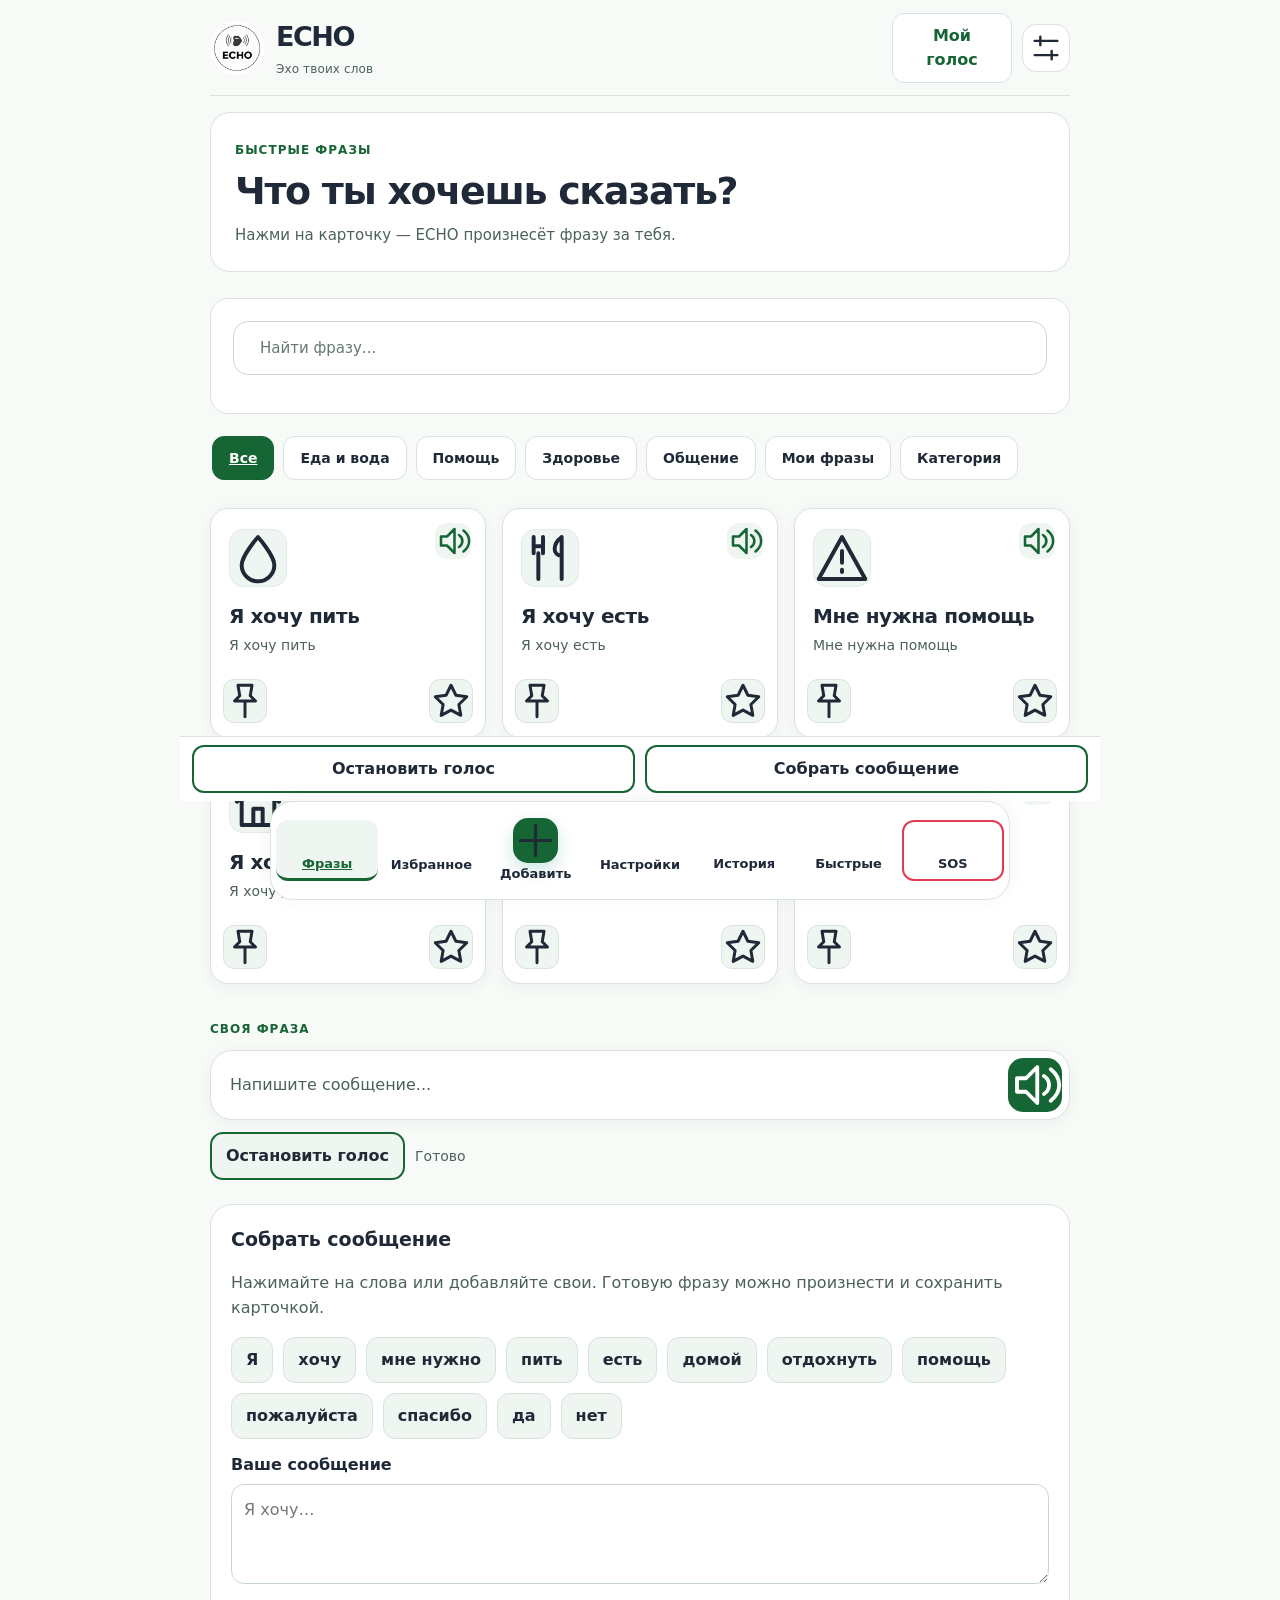
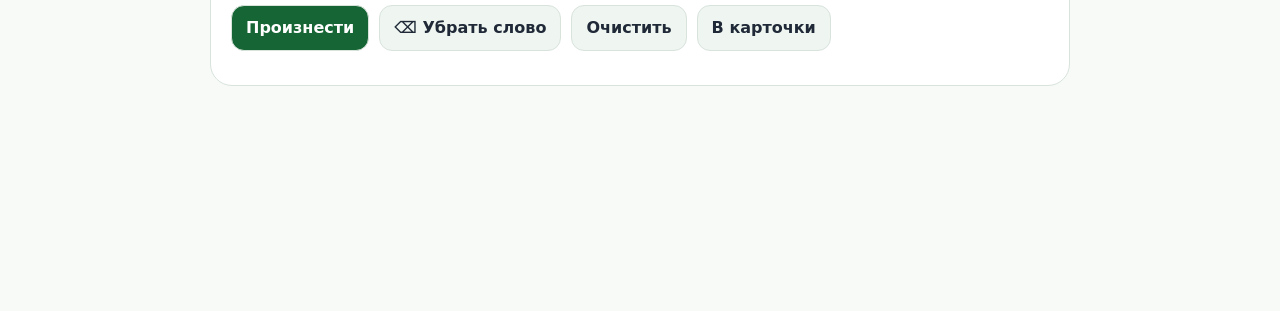
==== commit a51287df: "merge: preserve current Android WebView recording fixes" ====
--- a/index.html
+++ b/index.html
@@ -3,14 +3,13 @@
  <head>
   <meta charset="utf-8"/>
   <meta content="width=device-width,initial-scale=1,viewport-fit=cover" name="viewport"/>
-  <meta content="#f7f9f6" name="theme-color"/>
+  <meta content="#F8FAF8" name="theme-color"/>
   <meta content="ECHO — приложение альтернативной коммуникации. Твой голос рядом." name="description"/>
   <title>
    ECHO — твой голос
   </title>
   <link href="style.css" rel="stylesheet"/>
-  <link href="features.css" rel="stylesheet"/>
-  <link href="executive-light.css?v=2" rel="stylesheet"/>
+  <link href="features.css" rel="stylesheet"/>
   <link href="manifest.json" rel="manifest"/>
   <meta property="og:title" content="ECHO — эхо твоих слов"/>
   <meta property="og:description" content="Простой локальный коммуникатор с персональным голосом."/>
@@ -40,13 +39,13 @@
    <main>
     <section class="welcome">
      <p class="small-title">
-      ГОВОРИ ЛЕГКО
+      БЫСТРЫЕ ФРАЗЫ
      </p>
      <h2>
-      Мои фразы
+      Что ты хочешь сказать?
      </h2>
      <p class="description">
-      Выберите карточку — ECHO озвучит нужную фразу.
+      Нажми на карточку — ECHO произнесёт фразу за тебя.
      </p>
     </section>
     <section class="phrase-grid">
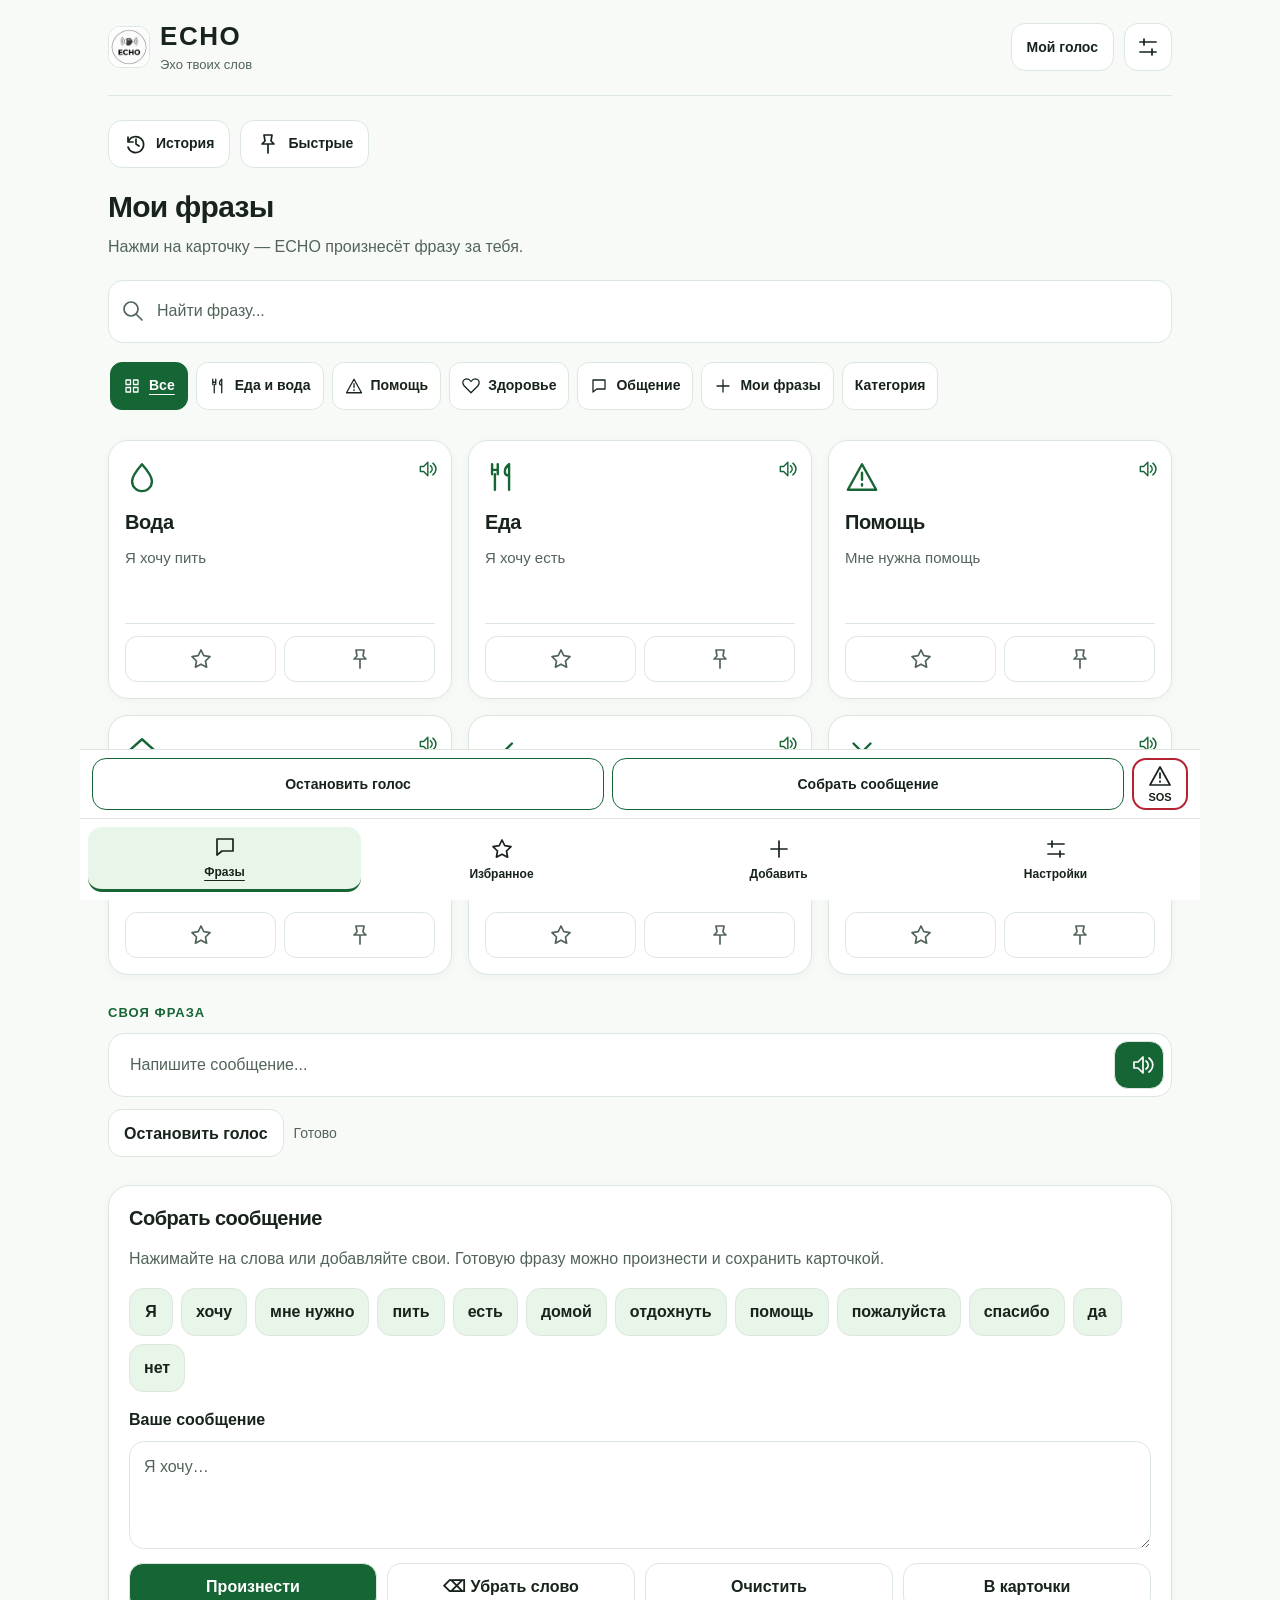
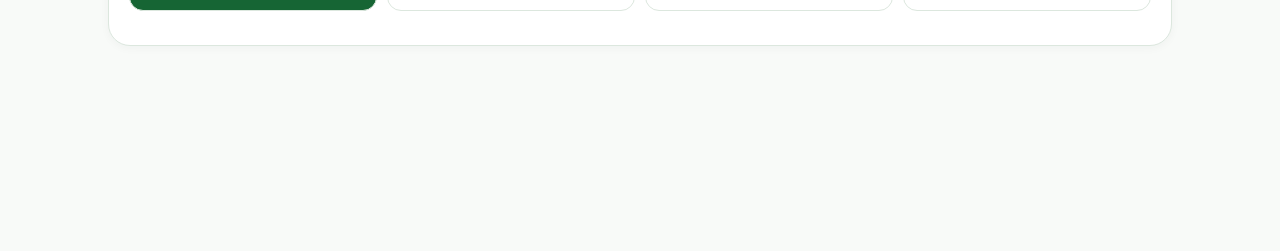
==== commit 2a05b4fc: "feat: unify Executive Light UI and build Android test APK" ====
--- a/index.html
+++ b/index.html
@@ -8,8 +8,7 @@
   <title>
    ECHO — твой голос
   </title>
-  <link href="style.css" rel="stylesheet"/>
-  <link href="features.css" rel="stylesheet"/>
+  <link href="executive-light.css" rel="stylesheet"/>
   <link href="manifest.json" rel="manifest"/>
   <meta property="og:title" content="ECHO — эхо твоих слов"/>
   <meta property="og:description" content="Простой локальный коммуникатор с персональным голосом."/>
--- a/executive-light.css
+++ b/executive-light.css
@@ -0,0 +1,119 @@
+/* ECHO Executive Light. Single active stylesheet; legacy CSS is not loaded. */
+:root {
+ color-scheme:light; --bg:#F8FAF8; --surface:#FFFFFF; --surface2:#E8F5E9;
+ --text:#17231B; --muted:#526459; --primary:#166534; --primary-dark:#123D29;
+ --primary2:#166534; --border:#DCE7DE; --danger:#B42332; --on-primary:#FFFFFF;
+ --radius:20px; --button-radius:14px; --field-radius:15px; --shadow:0 2px 10px rgb(18 61 41 / 4%);
+ --echo-nav-height:76px; --echo-dock-height:62px; --echo-visible-height:100dvh;
+ --background:var(--bg); --surface-soft:var(--surface2); --primary-light:var(--surface2);
+ --green:var(--primary); --green-light:var(--surface2); --text-soft:var(--muted);
+}
+body.dark-theme {color-scheme:dark;--bg:#111B16;--surface:#1B2921;--surface2:#263D2F;--text:#F2F8F3;--muted:#BED0C2;--primary:#9BE3B0;--primary-dark:#9BE3B0;--primary2:#B5F1C6;--border:#4B6554;--danger:#FFB4BF;--on-primary:#102116;--shadow:none;}
+body.contrast-theme {color-scheme:dark;--bg:#000;--surface:#000;--surface2:#141414;--text:#FFF;--muted:#FFF;--primary:#FFDF00;--primary-dark:#FFDF00;--primary2:#FFDF00;--border:#FFF;--danger:#FFB4BF;--on-primary:#000;--shadow:none;}
+* {box-sizing:border-box;}html {font-size:100%;scroll-padding-bottom:calc(var(--echo-nav-height) + var(--echo-dock-height) + 24px);}
+body {margin:0;background:var(--bg);color:var(--text);font:1rem/1.55 -apple-system,BlinkMacSystemFont,'Segoe UI',Roboto,Arial,sans-serif;overflow-wrap:anywhere;}
+button,input,select,textarea {font:inherit;}button,a,input,textarea,select {-webkit-tap-highlight-color:transparent;}
+[hidden] {display:none !important;}
+.phrase-card.favorite-hidden,.phrase-card.echo-category-hidden,.phrase-card.echo-search-hidden {display:none;}
+button,[role=button],a {touch-action:manipulation;}button,[role=button] {min-width:44px;min-height:48px;cursor:pointer;}
+button {padding:10px 15px;border:1px solid var(--border);border-radius:var(--button-radius);background:var(--surface);color:var(--text);font-weight:650;line-height:1.35;}
+button:disabled {opacity:.6;cursor:default;}button:not(:disabled):active,[role=button]:active {box-shadow:inset 0 0 0 2px var(--primary);}
+button.active,button.selected,button[aria-pressed=true] {background:var(--surface2);border-color:var(--primary);text-decoration:underline;text-underline-offset:4px;}
+:focus-visible {outline:3px solid var(--primary2);outline-offset:3px;}
+a {color:var(--primary);text-underline-offset:3px;}p {margin:0 0 14px;}h1,h2,h3,h4 {line-height:1.25;margin:0 0 16px;letter-spacing:-.025em;}
+h1,h2 {font-size:1.75rem;}h3 {font-size:1.25rem;}h4 {font-size:1.125rem;}small,.voice-note,.echo-local-note {font-size:.875rem;color:var(--muted);}
+:where(input:not([type=checkbox]):not([type=range]),select,textarea) {display:block;width:100%;min-width:0;max-width:100%;min-height:48px;padding:12px 14px;border:1px solid var(--border);border-radius:var(--field-radius);background:var(--surface);color:var(--text);}
+textarea {resize:vertical;line-height:1.6;}input[type=checkbox] {width:22px;height:22px;accent-color:var(--primary);flex:none;}input[type=range] {width:100%;min-height:44px;accent-color:var(--primary);}
+input[type=file] {font-size:.875rem;}input::file-selector-button {font:inherit;min-height:40px;max-width:100%;padding:8px;border:1px solid var(--border);border-radius:8px;color:var(--text);background:var(--surface2);}
+label,.field-label {display:block;margin:14px 0 8px;font-weight:650;}.small-title {font-size:.8125rem;font-weight:750;letter-spacing:.08em;color:var(--primary);margin:0 0 10px;}
+.app {max-width:1120px;margin:auto;padding:0 16px calc(var(--echo-nav-height) + var(--echo-dock-height) + 36px);}
+.header {display:grid;grid-template-columns:minmax(0,1fr) auto auto;align-items:center;gap:10px;padding:20px 0;margin-bottom:24px;border-bottom:1px solid var(--border);}
+.logo {display:flex;align-items:center;gap:10px;min-width:0;}.logo-icon {width:42px;height:42px;object-fit:contain;border-radius:12px;background:#FFF;border:1px solid var(--border);}
+.logo h1 {font-size:1.625rem;letter-spacing:.06em;margin:0;}.logo p {font-size:.8125rem;color:var(--muted);margin:2px 0 0;}
+.settings-btn {order:3;display:grid;place-items:center;width:48px;padding:10px;}.echo-voice-entry {order:2;max-width:116px;font-size:.875rem;}
+.welcome {margin:0 0 20px;}.welcome h2 {font-size:1.875rem;margin-bottom:10px;}.description {color:var(--muted);max-width:650px;}
+.echo-secondary-nav {display:flex;gap:10px;flex-wrap:wrap;margin:0 0 20px;}.echo-secondary-nav button {display:flex;align-items:center;gap:8px;font-size:.875rem;}
+.echo-secondary-nav .nav-item > span:first-child {display:grid;place-items:center;}.echo-secondary-nav small {font-size:inherit;color:inherit;}
+svg[data-echo-icon] {width:24px;height:24px;display:block;flex:none;pointer-events:none;}
+.echo-search-panel {margin:0 0 16px;}.echo-search-box {display:flex;align-items:center;gap:8px;background:var(--surface);border:1px solid var(--border);border-radius:var(--field-radius);padding:6px 12px;}
+.echo-search-box:focus-within {outline:2px solid var(--primary);outline-offset:2px;}.echo-search-box input {border:0;background:transparent;padding-inline:4px;}.echo-search-icon {color:var(--muted);}.echo-clear-search {padding:6px;}
+.echo-search-status {font-size:.875rem;color:var(--muted);margin:8px 0 0;}.echo-category-panel {margin:0 0 20px;min-width:0;}
+.echo-category-list {display:flex;gap:8px;overflow-x:auto;padding:3px 2px 10px;scroll-padding-inline:4px;scrollbar-width:thin;}
+.echo-category-button {display:inline-flex;align-items:center;justify-content:center;gap:8px;flex:none;padding:10px 12px;font-size:.875rem;border-radius:12px;}
+.echo-category-button.active {background:var(--primary);color:var(--on-primary);}.echo-category-button svg {width:18px;height:18px;}
+.echo-user-category-group {display:inline-flex;align-items:center;gap:4px;flex:none;}.echo-category-delete-btn {color:var(--danger);padding:8px;}
+.phrase-grid {display:grid;grid-template-columns:repeat(2,minmax(0,1fr));grid-template-columns:repeat(auto-fit,minmax(min(100%,max(8.5rem,calc((100% - 14px)/2))),1fr));gap:14px;align-items:stretch;}
+.phrase-card {min-width:0;min-height:230px;padding:16px;background:var(--surface);border:1px solid var(--border);border-radius:var(--radius);box-shadow:var(--shadow);display:flex;flex-direction:column;gap:12px;position:relative;}
+.card-speak {display:flex;flex-direction:column;align-items:flex-start;gap:12px;width:100%;min-height:150px;flex:1;text-align:left;padding:0;border:0;border-radius:10px;background:transparent;color:var(--text);font-weight:400;}
+.phrase-icon {display:flex;align-items:center;min-height:40px;font-size:2rem;color:var(--primary);}.phrase-icon svg {width:34px;height:34px;}
+.phrase-name {display:block;font-size:1.25rem;line-height:1.3;font-weight:750;letter-spacing:-.02em;}.phrase-text {display:block;font-size:.9375rem;line-height:1.5;color:var(--muted);}
+.sound-icon {position:absolute;right:14px;top:18px;color:var(--primary);}.sound-icon svg {width:20px;height:20px;}
+.echo-card-tools {display:grid;grid-template-columns:repeat(2,minmax(0,1fr));gap:8px;border-top:1px solid var(--border);padding-top:12px;}
+.echo-card-tools > button,.echo-card-tools > [role=button] {display:grid;place-items:center;min-width:44px;min-height:44px;position:static;border:1px solid var(--border);border-radius:12px;color:var(--muted);background:var(--surface);font-size:1rem;}
+.echo-card-tools .delete-card {color:var(--danger);}.echo-card-tools .is-favorite {background:var(--surface2);color:var(--primary);border-color:var(--primary);}.is-favorite svg {fill:currentColor;}
+.echo-order-actions {grid-column:1/-1;display:flex;gap:8px;}.echo-order-actions button {flex:1;min-width:0;font-size:.8125rem;padding:8px 3px;}
+.echo-card-tools .echo-move-card {grid-column:1/-1;}.phrase-card:focus-within {outline:2px solid var(--primary);outline-offset:2px;}
+.phrase-card.speaking {outline:3px solid var(--primary);outline-offset:2px;}.phrase-card.speaking .sound-icon {border-bottom:3px double currentColor;padding-bottom:4px;}
+.echo-card-image {width:100%;max-width:110px;height:80px;object-fit:contain;border-radius:10px;}
+.custom-section {margin:28px 0;}.custom-box {display:flex;align-items:center;gap:8px;background:var(--surface);border:1px solid var(--border);border-radius:16px;padding:7px;}.custom-box input {border:0;background:transparent;}
+.speak-custom {display:grid;place-items:center;flex:none;width:50px;background:var(--primary);color:var(--on-primary);}
+.echo-local-panel.echo-composer {border-radius:22px;}.echo-word-choices {display:flex;gap:8px;flex-wrap:wrap;margin:16px 0;}.echo-word-choices button {background:var(--surface2);padding:10px 14px;}
+#echoSentence {min-height:108px;}.echo-speech-controls {display:flex;gap:10px;flex-wrap:wrap;align-items:center;margin:12px 0;}
+#echoSpeechStatus {flex:1 1 160px;font-size:.875rem;color:var(--muted);}#echoVoiceFallback {flex-basis:100%;}#echoVoiceFallback span {display:block;margin:8px 0;}
+.echo-local-panel,.card-size-panel,.theme-settings-panel,.voice-settings-panel,.language-panel,.vibration-settings-panel,.echo-history-panel,.echo-quick-panel,.echo-profile-panel {padding:20px;margin:0 0 18px;border:1px solid var(--border);border-radius:var(--radius);background:var(--surface);box-shadow:var(--shadow);}
+.echo-local-panel > p,.voice-settings-panel > p {color:var(--muted);}.voice-settings-panel .echo-local-panel {box-shadow:none;}.echo-local-actions,.card-size-options,.theme-options,.language-options,.vibration-options,.echo-profile-buttons,.echo-piper-actions {display:flex;flex-wrap:wrap;gap:10px;margin:14px 0;}
+.echo-local-actions > button {flex:1 1 135px;}.voice-field {margin:16px 0;}.voice-range {display:flex;align-items:center;gap:12px;}.voice-value {font-variant-numeric:tabular-nums;font-weight:700;}
+.echo-settings-group {margin:0 0 28px;}.echo-settings-group > h2 {font-size:1.25rem;margin:0 0 12px;}.echo-settings-group > .echo-local-panel {margin-bottom:12px;}.echo-settings-group .voice-settings-panel {padding:16px;}
+.echo-history-choice,.echo-piper-check {display:flex;gap:10px;align-items:center;min-height:44px;}.echo-history-choice input {flex:none;}
+#echoStudioTitle {font-size:1.75rem;}#echoLocalVoicePanel > button {margin-bottom:14px;}.echo-studio-compose {padding:20px;border:1px solid var(--border);border-radius:18px;background:var(--surface2);margin:24px 0;}
+#echoStudioText {min-height:120px;}#echoStudioStatus {min-height:48px;margin-top:14px;}#echoStudioResult {padding:16px;border:1px solid var(--primary);border-radius:16px;background:var(--surface);margin:16px 0;}
+#echoStudioResultText {white-space:pre-wrap;}#echoStudioUse {width:100%;}#echoStudioSetup {margin-top:18px;border-top:1px solid var(--border);padding-top:10px;}
+summary {cursor:pointer;min-height:48px;padding:12px 0;font-weight:650;}pre {overflow:auto;max-width:100%;padding:12px;background:var(--surface);border:1px solid var(--border);border-radius:12px;font-size:.8125rem;}
+#echoOfflineModelPanel {margin:20px 0;padding:18px;border:1px solid var(--border);border-radius:18px;background:var(--surface);}#echoOfflineModelStatus {margin-top:14px;}
+#echoRecordTimer {display:block;margin-block:14px;font-variant-numeric:tabular-nums;font-weight:700;}#echoAudioDraft {padding:16px;border:1px solid var(--primary);border-radius:16px;margin-block:16px;}
+.echo-recording-row {display:flex;align-items:center;flex-wrap:wrap;gap:8px;border-top:1px solid var(--border);padding-block:12px;}.echo-recording-row > span {flex:1 1 140px;}
+.echo-piper-panel {padding:16px;border:1px solid var(--border);border-radius:16px;background:var(--surface2);margin:18px 0;}.echo-profile-button {display:flex;gap:10px;align-items:center;}
+.echo-history-header,.echo-category-dialog-header,.modal-header {display:flex;gap:14px;align-items:flex-start;justify-content:space-between;margin-bottom:20px;}
+.echo-history-item {display:flex;align-items:center;gap:12px;padding:16px;border:1px solid var(--border);border-radius:16px;margin-bottom:12px;}.echo-history-info {flex:1;min-width:0;}
+.echo-history-text {font-size:1rem;font-weight:650;}.echo-history-time {display:block;font-size:.8125rem;color:var(--muted);}.echo-history-empty,.echo-quick-empty,.favorite-empty {padding:24px;border:1px dashed var(--border);border-radius:18px;color:var(--muted);grid-column:1/-1;}
+.echo-quick-grid {display:grid;grid-template-columns:repeat(auto-fit,minmax(min(100%,230px),1fr));gap:16px;}.echo-quick-card {background:var(--surface);padding:20px;border:1px solid var(--border);border-radius:18px;}.echo-quick-emoji {font-size:1.75rem;}.echo-quick-text {font-size:1.125rem;font-weight:650;margin:12px 0;}.echo-quick-actions {display:flex;gap:10px;flex-wrap:wrap;}
+.echo-sos-panel {padding:24px;border:2px solid var(--danger);border-radius:20px;background:var(--surface);}.echo-sos-content {background:transparent;}.echo-sos-symbol {font-size:1.25rem;line-height:1.4;font-weight:750;color:var(--danger);letter-spacing:.1em;}
+#echoSOSMessage {font-size:1.5rem;font-weight:700;line-height:1.4;}#echoSOSNote {color:var(--muted);font-size:.875rem;}.echo-sos-panel button,.echo-sos-call {display:flex;justify-content:center;align-items:center;width:100%;min-height:52px;margin-top:14px;padding:14px;border-radius:14px;border:1px solid var(--danger);background:var(--surface);color:var(--text);text-decoration:none;font-weight:700;}
+#echoSOSSpeak,#echoSOSCall {background:var(--danger);color:#FFF;}.dark-theme #echoSOSSpeak,.dark-theme #echoSOSCall,.contrast-theme #echoSOSSpeak,.contrast-theme #echoSOSCall {color:#000;}
+.save-phrase,.echo-category-save,#echoSentenceSpeak,#echoRecordStart,#echoStudioGenerate,#echoStudioPlay,.voice-test-button {background:var(--primary);color:var(--on-primary);font-weight:700;}
+.modal,.echo-category-modal {position:fixed;left:0;right:0;top:var(--echo-viewport-top,0px);height:var(--echo-visible-height,100dvh);background:rgb(12 25 17 / 55%);z-index:2000;padding:16px;overflow:auto;align-items:center;justify-content:center;}
+.modal {display:none;}.modal.open,.echo-category-modal:not([hidden]) {display:flex;}
+.modal-box,.echo-category-dialog {width:100%;max-width:560px;max-height:calc(var(--echo-visible-height,100dvh) - 32px);overflow-y:auto;overscroll-behavior:contain;padding:24px;background:var(--surface);color:var(--text);border:1px solid var(--border);border-radius:22px;box-shadow:var(--shadow);}
+.modal-header h2,.echo-category-dialog-header h2 {font-size:1.625rem;}.close-modal,.echo-category-close {flex:none;padding:8px;}.emoji-list,.echo-category-emoji-list {display:flex;flex-wrap:wrap;gap:10px;margin:12px 0;}
+.emoji-option,.echo-category-emoji-option {width:48px;min-height:48px;font-size:1.5rem;}.modal-textarea {min-height:110px;}.save-phrase,.echo-category-save {width:100%;margin-top:18px;}
+.echo-image-fields {margin:16px 0;}#echoImagePreview {width:120px;height:100px;object-fit:contain;border-radius:12px;margin:10px 0;}
+#echoImageError,#echoSaveError,.echo-category-error {color:var(--danger);font-size:.9375rem;margin:10px 0;}.echo-category-error {min-height:24px;}body.echo-category-modal-open {overflow:hidden;}
+.delete-undo {position:fixed;z-index:200;bottom:calc(var(--echo-nav-height) + var(--echo-dock-height) + 12px);left:50%;transform:translateX(-50%);width:min(calc(100% - 24px),540px);padding:16px;background:var(--surface);border:2px solid var(--primary);border-radius:16px;box-shadow:var(--shadow);display:flex;gap:12px;align-items:center;flex-wrap:wrap;}
+.delete-message {flex:1;}.delete-countdown {font-variant-numeric:tabular-nums;}.undo-delete {background:var(--primary);color:var(--on-primary);}
+.bottom-nav {position:fixed;bottom:0;left:50%;transform:translateX(-50%);z-index:100;display:grid;grid-template-columns:repeat(4,minmax(0,1fr));gap:4px;width:100%;max-width:1120px;padding:8px max(8px,env(safe-area-inset-left)) calc(8px + env(safe-area-inset-bottom));background:var(--surface);border-top:1px solid var(--border);}
+.bottom-nav .nav-item {display:flex;flex-direction:column;gap:6px;align-items:center;justify-content:center;min-width:0;min-height:58px;padding:8px 4px;border:0;border-radius:14px;font-size:.75rem;}
+.bottom-nav small {font-size:inherit;line-height:1.3;color:inherit;}.bottom-nav .active {background:var(--surface2);text-decoration:underline;text-underline-offset:4px;border-bottom:3px solid var(--primary);}
+.echo-action-dock {position:fixed;left:50%;transform:translateX(-50%);bottom:var(--echo-nav-height);z-index:99;display:grid;grid-template-columns:minmax(0,1fr) minmax(0,1fr) 56px;gap:8px;width:100%;max-width:1120px;padding:8px max(12px,env(safe-area-inset-left));background:var(--surface);border-top:1px solid var(--border);}
+.echo-action-dock button {min-width:0;min-height:48px;font-size:.875rem;border:1px solid var(--primary);font-weight:700;}.echo-action-dock .echo-sos-nav {display:flex;flex-direction:column;align-items:center;gap:2px;padding:4px;border:2px solid var(--danger);font-size:.6875rem;}.echo-sos-nav small {color:inherit;font-size:inherit;}
+.echo-keyboard-open .bottom-nav,.echo-keyboard-open .echo-action-dock {display:none;}
+.echo-skip-link {position:fixed;top:8px;left:8px;z-index:3000;padding:14px;background:var(--surface);color:var(--text);border:2px solid var(--primary);transform:translateY(-200%);}.echo-skip-link:focus {transform:none;}
+.cards-small .phrase-name {font-size:1.125rem;}.cards-large .phrase-grid {grid-template-columns:1fr;}.cards-large .phrase-name {font-size:1.375rem;}.cards-large .card-speak {min-height:160px;}
+.simple-mode .echo-card-tools,.simple-mode .echo-secondary-nav {display:none;}.simple-mode .phrase-name {font-size:1.5rem;}.simple-mode .phrase-text {font-size:1.0625rem;}.simple-mode .phrase-grid {grid-template-columns:1fr;}
+.simple-mode[data-echo-section=settings] .voice-settings-panel,.simple-mode[data-echo-section=settings] .vibration-settings-panel,.simple-mode[data-echo-section=settings] #echoDataPanel,.simple-mode[data-echo-section=settings] .echo-privacy-panel {display:none;}
+.contrast-theme button,.contrast-theme [role=button] {border-width:2px;}.contrast-theme [aria-pressed=true],.contrast-theme .nav-item.active {background:var(--primary);color:var(--on-primary);text-decoration:underline;}
+@media(min-width:700px) {.app {padding-inline:28px;}.phrase-grid {grid-template-columns:repeat(auto-fit,minmax(min(100%,max(10rem,calc((100% - 32px)/3))),1fr));gap:16px;}.simple-mode .phrase-grid {grid-template-columns:repeat(2,minmax(0,1fr));}.echo-studio-compose {padding:24px;}}
+@media(min-width:1050px) {.cards-small .phrase-grid {grid-template-columns:repeat(4,minmax(0,1fr));}.echo-settings-group {display:grid;grid-template-columns:repeat(2,minmax(0,1fr));gap:14px;}.echo-settings-group > h2 {grid-column:1/-1;}.echo-settings-group > .voice-settings-panel {grid-column:1/-1;}}
+@media(max-width:359px) {.app {padding-inline:12px;}.header {gap:6px;}.logo-icon {width:32px;height:32px;}.logo h1 {font-size:1.375rem;}.logo p {font-size:.75rem;}.echo-voice-entry {padding:8px;font-size:.8125rem;max-width:90px;}.phrase-card {padding:12px;}.phrase-name {font-size:1.125rem;}.echo-local-panel,.voice-settings-panel {padding:16px;}.modal-box,.echo-category-dialog {padding:18px;}}
+@media(max-height:500px) {.header {padding-block:12px;margin-bottom:12px;}.bottom-nav .nav-item {flex-direction:row;min-height:46px;}.bottom-nav {padding-block:4px;}.echo-action-dock {padding-block:4px;}.echo-action-dock button {min-height:44px;}.modal,.echo-category-modal {align-items:flex-start;}}
+@media(prefers-reduced-motion:reduce) {*,*::before,*::after {scroll-behavior:auto;animation:none;transition:none;}}
+.echo-settings-note {grid-column:1/-1;color:var(--muted);font-size:.875rem;}
+.echo-card-state {display:block;visibility:hidden;min-height:2.3em;font-size:.8125rem;font-weight:700;padding:4px 8px;border:1px solid var(--primary);border-radius:8px;color:var(--primary);}
+.echo-selected {border:2px solid var(--primary);}.echo-selected .echo-card-state {visibility:visible;}
+.echo-speaking {outline:3px double var(--primary);}.echo-speaking .echo-card-state {background:var(--surface2);}
+
+.echo-settings-jump {display:flex;flex-wrap:wrap;gap:8px;margin:0 0 24px;}
+.echo-settings-jump a {display:flex;align-items:center;min-height:44px;padding:10px 14px;border:1px solid var(--border);border-radius:12px;background:var(--surface);font-size:.875rem;font-weight:650;}
+.echo-settings-group {scroll-margin-top:16px;}
+
+::placeholder {color:var(--muted);opacity:1;}
+.welcome > .small-title {display:none;}
